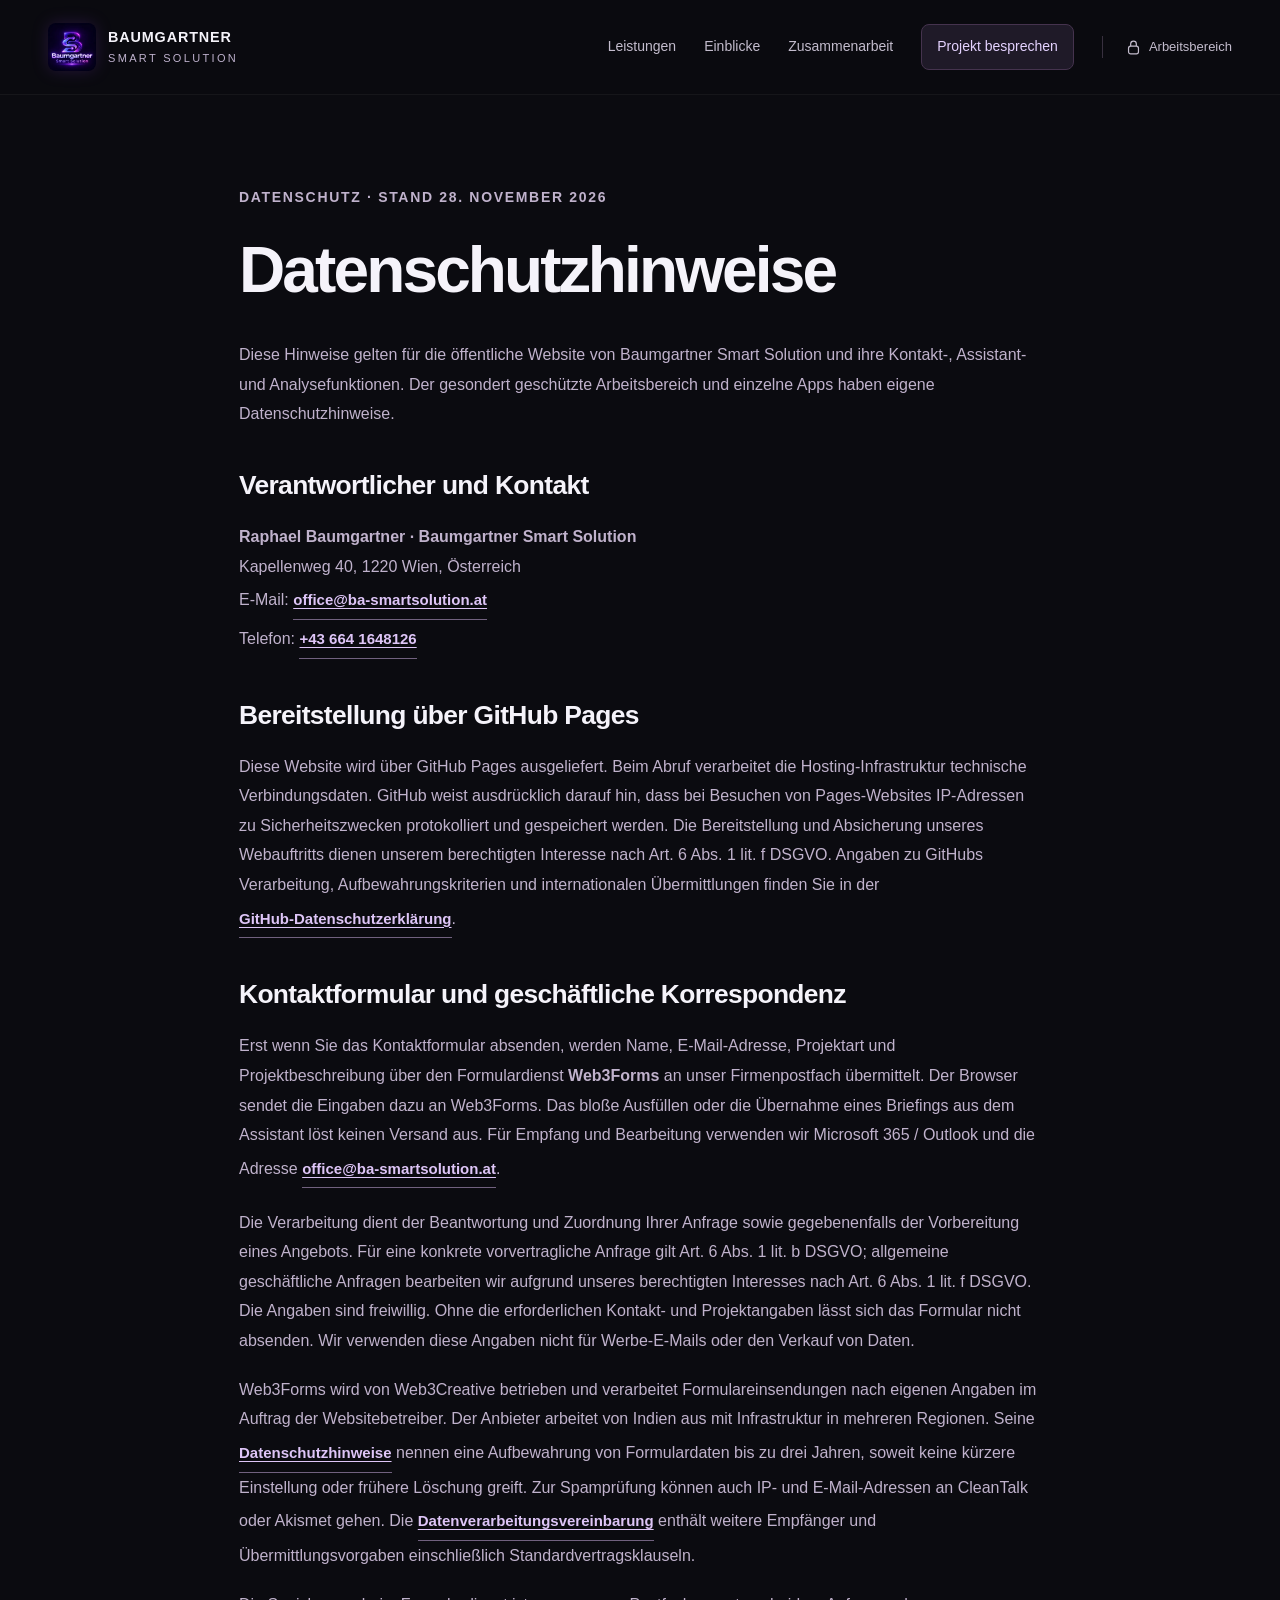
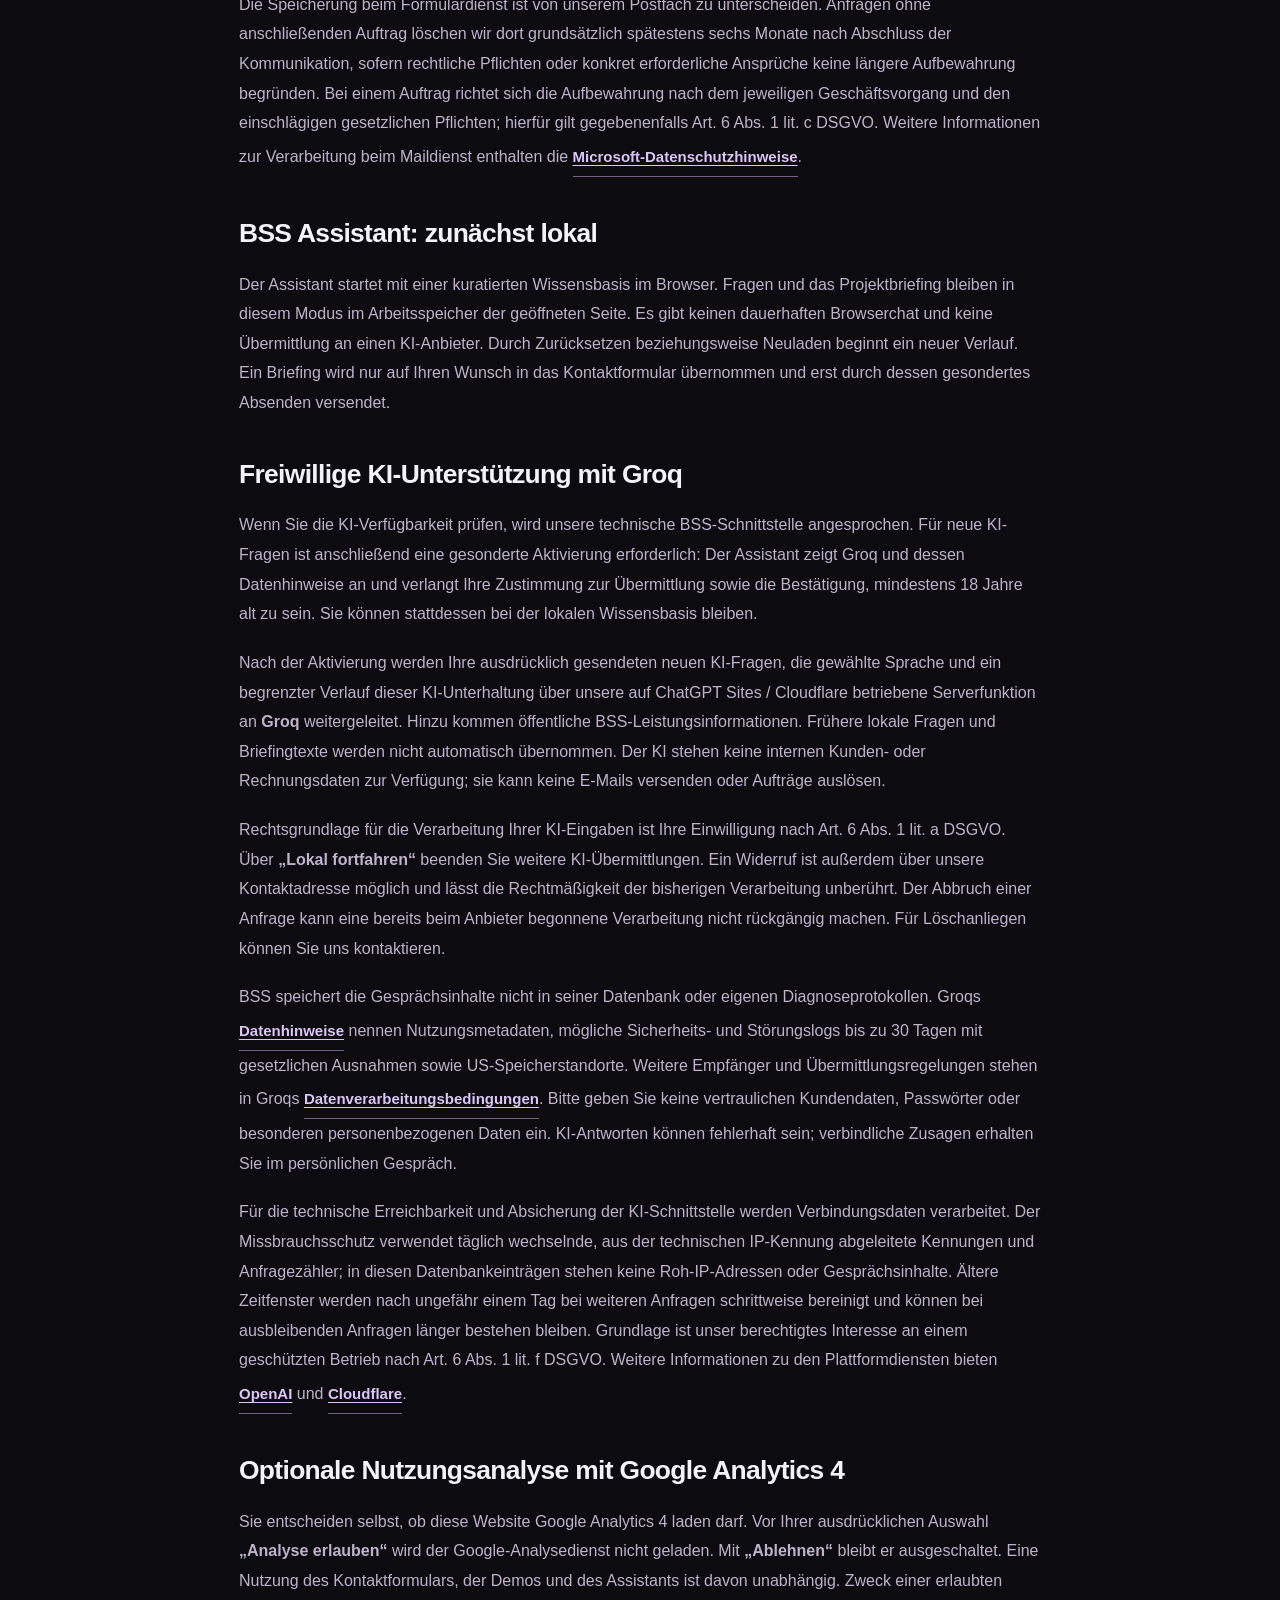
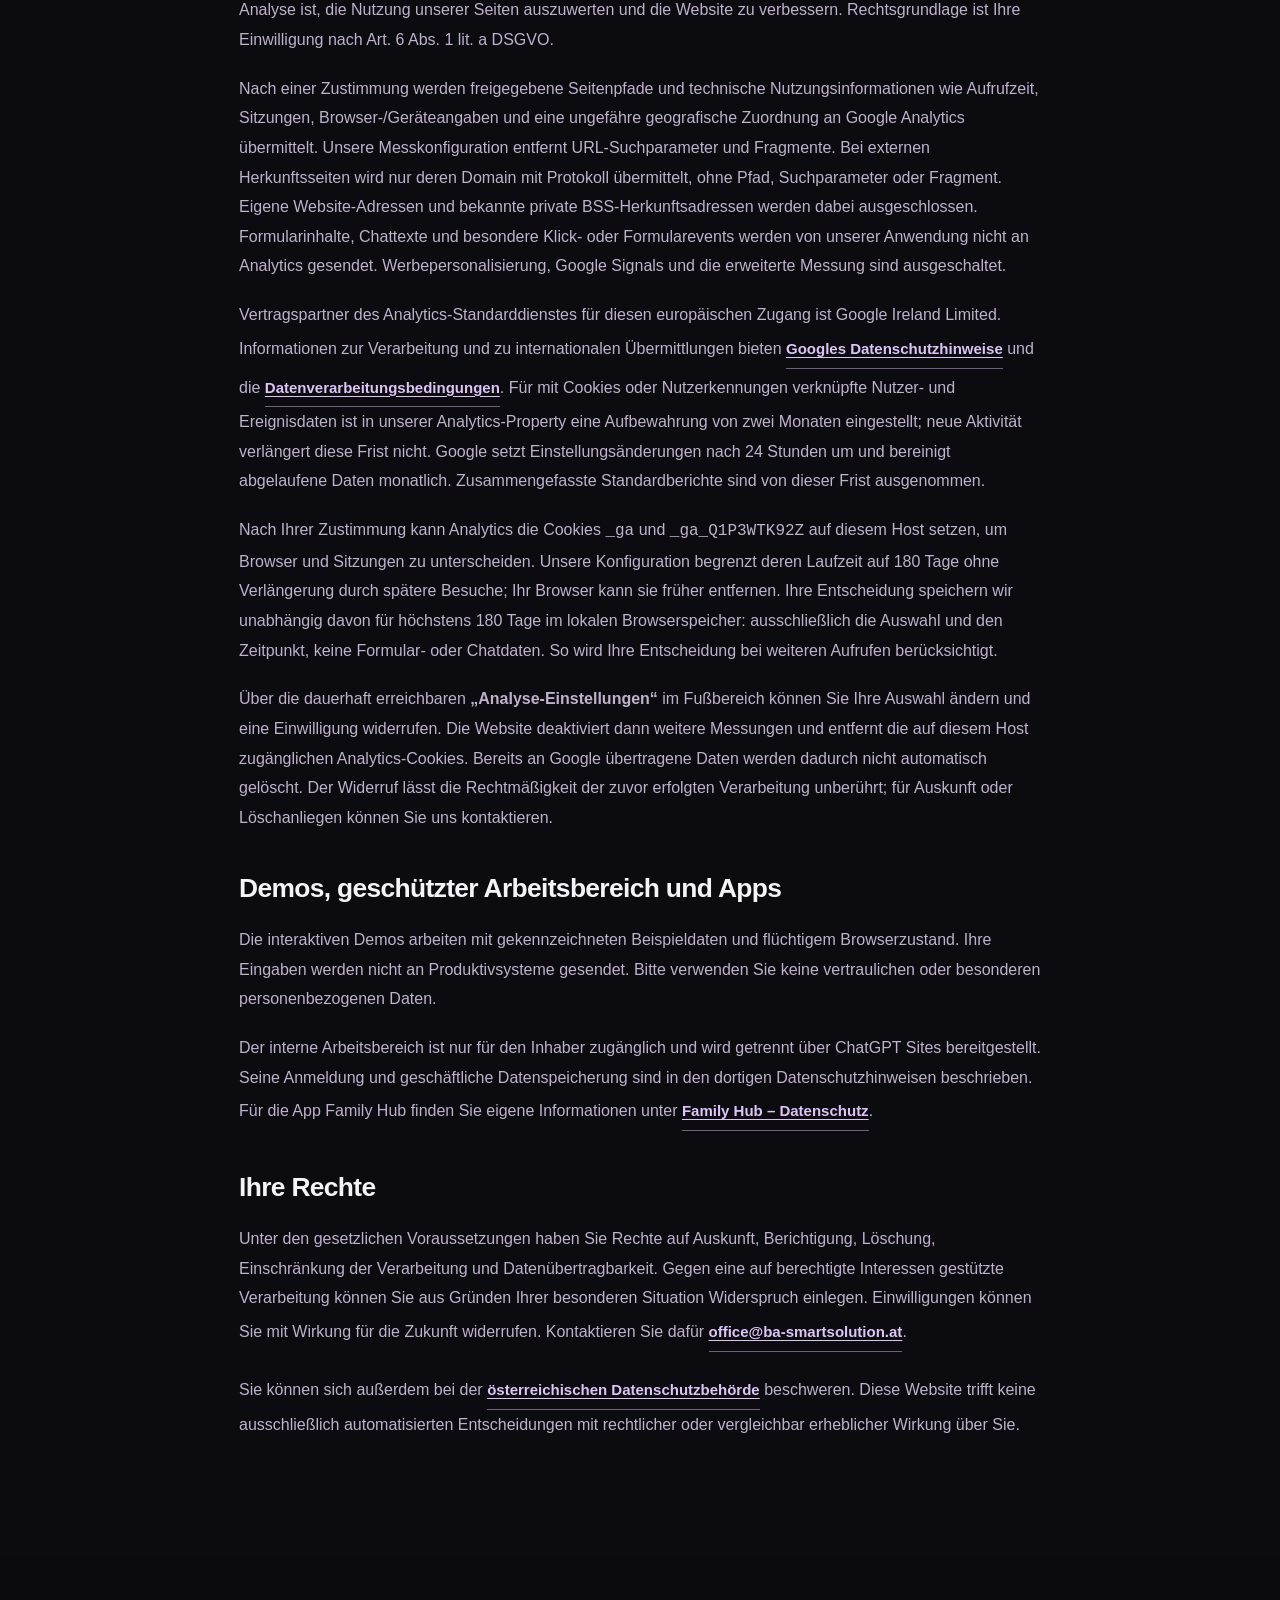
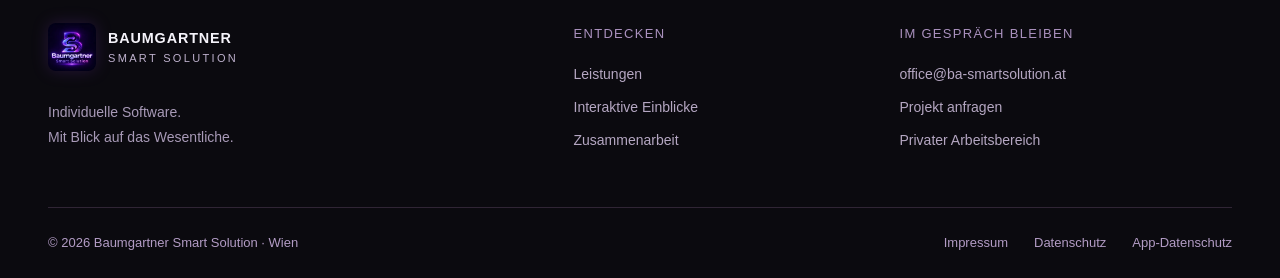
==== datenschutz/index.html @ 80ab1344 "Publish verified BSS website with assistant and consent-based analytics" ====
<!doctype html>
<html lang="de-AT" data-bss-public="true"><head><meta charset="utf-8"><meta name="viewport" content="width=device-width,initial-scale=1"><meta name="theme-color" content="#0b0b10"><meta name="robots" content="index,follow"><title>Datenschutzhinweise | Baumgartner Smart Solution</title><meta name="google-site-verification" content="pA-c0gur_8E8bolG58NgDhVEgGMbkSLI1B_qyQHLnXA"><meta name="referrer" content="strict-origin"><script src="/assets/public-config.js?v=98e39e7681a27174"></script><script type="module" src="/assets/analytics.js?v=fdeb63811a330b13"></script><meta name="description" content="Datenschutz auf der BSS-Website: GitHub Pages, Kontakt über Web3Forms, freiwillige Groq-KI und Google Analytics nur nach Ihrer Auswahl."><link rel="canonical" href="https://www.ba-smartsolution.at/datenschutz/"><meta property="og:title" content="Datenschutzhinweise | Baumgartner Smart Solution"><meta property="og:description" content="Datenschutz auf der BSS-Website: GitHub Pages, Kontakt über Web3Forms, freiwillige Groq-KI und Google Analytics nur nach Ihrer Auswahl."><meta property="og:url" content="https://www.ba-smartsolution.at/datenschutz/"><meta property="og:type" content="website"><link rel="icon" type="image/webp" href="/assets/bss-logo.webp?v=2179de34f382b040"><link rel="stylesheet" href="/assets/site.css?v=d6723d132695a896"><script type="module" src="/assets/site.js?v=258b6f87236b6660"></script></head><body><a class="skip-link" href="#main">Zum Inhalt</a><header class="site-header" id="siteHeader"><div class="container nav">
<a class="brand" href="/" aria-label="Baumgartner Smart Solution – Startseite"><img src="/assets/bss-logo.webp?v=2179de34f382b040" width="48" height="48" alt=""><span>BAUMGARTNER<small>SMART SOLUTION</small></span></a>
<button id="menuToggle" class="menu-toggle" type="button" aria-controls="navigation" aria-expanded="false"><span class="menu-lines" aria-hidden="true"></span><span>Menü</span></button>
<nav id="navigation" class="nav-links" aria-label="Hauptnavigation"><a href="/#leistungen">Leistungen</a><a href="/#portfolio">Einblicke</a><a href="/#ablauf">Zusammenarbeit</a><a class="nav-contact" href="/#kontakt">Projekt besprechen</a><a class="workspace-link" href="https://baumgartner-smart-solution-vorschau.acutetang2.chatgpt.site/arbeitsbereich" aria-label="Privaten BSS-Arbeitsbereich öffnen"><svg viewBox="0 0 24 24" aria-hidden="true"><rect x="5" y="10" width="14" height="11" rx="3"/><path d="M8 10V7a4 4 0 0 1 8 0v3"/></svg><span>Arbeitsbereich</span></a></nav>
</div></header><main id="main"><article class="container legal-main">
<p class="eyebrow">Datenschutz · Stand 28. November 2026</p>
<h1>Datenschutzhinweise</h1>
<p>Diese Hinweise gelten für die öffentliche Website von Baumgartner Smart Solution und ihre Kontakt-, Assistant- und Analysefunktionen. Der gesondert geschützte Arbeitsbereich und einzelne Apps haben eigene Datenschutzhinweise.</p>
<h2>Verantwortlicher und Kontakt</h2>
<p><strong>Raphael Baumgartner · Baumgartner Smart Solution</strong><br>Kapellenweg 40, 1220 Wien, Österreich<br>E-Mail: <a class="text-link" href="mailto:office@ba-smartsolution.at">office@ba-smartsolution.at</a><br>Telefon: <a class="text-link" href="tel:+436641648126">+43 664 1648126</a></p>
<h2>Bereitstellung über GitHub Pages</h2>
<p>Diese Website wird über GitHub Pages ausgeliefert. Beim Abruf verarbeitet die Hosting-Infrastruktur technische Verbindungsdaten. GitHub weist ausdrücklich darauf hin, dass bei Besuchen von Pages-Websites IP-Adressen zu Sicherheitszwecken protokolliert und gespeichert werden. Die Bereitstellung und Absicherung unseres Webauftritts dienen unserem berechtigten Interesse nach Art. 6 Abs. 1 lit. f DSGVO. Angaben zu GitHubs Verarbeitung, Aufbewahrungskriterien und internationalen Übermittlungen finden Sie in der <a class="text-link" href="https://docs.github.com/en/site-policy/privacy-policies/github-general-privacy-statement" target="_blank" rel="noopener noreferrer">GitHub-Datenschutzerklärung</a>.</p>
<h2>Kontaktformular und geschäftliche Korrespondenz</h2>
<p>Erst wenn Sie das Kontaktformular absenden, werden Name, E-Mail-Adresse, Projektart und Projektbeschreibung über den Formulardienst <strong>Web3Forms</strong> an unser Firmenpostfach übermittelt. Der Browser sendet die Eingaben dazu an Web3Forms. Das bloße Ausfüllen oder die Übernahme eines Briefings aus dem Assistant löst keinen Versand aus. Für Empfang und Bearbeitung verwenden wir Microsoft 365 / Outlook und die Adresse <a class="text-link" href="mailto:office@ba-smartsolution.at">office@ba-smartsolution.at</a>.</p>
<p>Die Verarbeitung dient der Beantwortung und Zuordnung Ihrer Anfrage sowie gegebenenfalls der Vorbereitung eines Angebots. Für eine konkrete vorvertragliche Anfrage gilt Art. 6 Abs. 1 lit. b DSGVO; allgemeine geschäftliche Anfragen bearbeiten wir aufgrund unseres berechtigten Interesses nach Art. 6 Abs. 1 lit. f DSGVO. Die Angaben sind freiwillig. Ohne die erforderlichen Kontakt- und Projektangaben lässt sich das Formular nicht absenden. Wir verwenden diese Angaben nicht für Werbe-E-Mails oder den Verkauf von Daten.</p>
<p>Web3Forms wird von Web3Creative betrieben und verarbeitet Formulareinsendungen nach eigenen Angaben im Auftrag der Websitebetreiber. Der Anbieter arbeitet von Indien aus mit Infrastruktur in mehreren Regionen. Seine <a class="text-link" href="https://web3forms.com/privacy" target="_blank" rel="noopener noreferrer">Datenschutzhinweise</a> nennen eine Aufbewahrung von Formulardaten bis zu drei Jahren, soweit keine kürzere Einstellung oder frühere Löschung greift. Zur Spamprüfung können auch IP- und E-Mail-Adressen an CleanTalk oder Akismet gehen. Die <a class="text-link" href="https://web3forms.com/dpa" target="_blank" rel="noopener noreferrer">Datenverarbeitungsvereinbarung</a> enthält weitere Empfänger und Übermittlungsvorgaben einschließlich Standardvertragsklauseln.</p>
<p>Die Speicherung beim Formulardienst ist von unserem Postfach zu unterscheiden. Anfragen ohne anschließenden Auftrag löschen wir dort grundsätzlich spätestens sechs Monate nach Abschluss der Kommunikation, sofern rechtliche Pflichten oder konkret erforderliche Ansprüche keine längere Aufbewahrung begründen. Bei einem Auftrag richtet sich die Aufbewahrung nach dem jeweiligen Geschäftsvorgang und den einschlägigen gesetzlichen Pflichten; hierfür gilt gegebenenfalls Art. 6 Abs. 1 lit. c DSGVO. Weitere Informationen zur Verarbeitung beim Maildienst enthalten die <a class="text-link" href="https://www.microsoft.com/de-de/privacy/privacystatement" target="_blank" rel="noopener noreferrer">Microsoft-Datenschutzhinweise</a>.</p>
<h2>BSS Assistant: zunächst lokal</h2>
<p>Der Assistant startet mit einer kuratierten Wissensbasis im Browser. Fragen und das Projektbriefing bleiben in diesem Modus im Arbeitsspeicher der geöffneten Seite. Es gibt keinen dauerhaften Browserchat und keine Übermittlung an einen KI-Anbieter. Durch Zurücksetzen beziehungsweise Neuladen beginnt ein neuer Verlauf. Ein Briefing wird nur auf Ihren Wunsch in das Kontaktformular übernommen und erst durch dessen gesondertes Absenden versendet.</p>
<h2>Freiwillige KI-Unterstützung mit Groq</h2>
<p>Wenn Sie die KI-Verfügbarkeit prüfen, wird unsere technische BSS-Schnittstelle angesprochen. Für neue KI-Fragen ist anschließend eine gesonderte Aktivierung erforderlich: Der Assistant zeigt Groq und dessen Datenhinweise an und verlangt Ihre Zustimmung zur Übermittlung sowie die Bestätigung, mindestens 18 Jahre alt zu sein. Sie können stattdessen bei der lokalen Wissensbasis bleiben.</p>
<p>Nach der Aktivierung werden Ihre ausdrücklich gesendeten neuen KI-Fragen, die gewählte Sprache und ein begrenzter Verlauf dieser KI-Unterhaltung über unsere auf ChatGPT Sites / Cloudflare betriebene Serverfunktion an <strong>Groq</strong> weitergeleitet. Hinzu kommen öffentliche BSS-Leistungsinformationen. Frühere lokale Fragen und Briefingtexte werden nicht automatisch übernommen. Der KI stehen keine internen Kunden- oder Rechnungsdaten zur Verfügung; sie kann keine E-Mails versenden oder Aufträge auslösen.</p>
<p>Rechtsgrundlage für die Verarbeitung Ihrer KI-Eingaben ist Ihre Einwilligung nach Art. 6 Abs. 1 lit. a DSGVO. Über <strong>„Lokal fortfahren“</strong> beenden Sie weitere KI-Übermittlungen. Ein Widerruf ist außerdem über unsere Kontaktadresse möglich und lässt die Rechtmäßigkeit der bisherigen Verarbeitung unberührt. Der Abbruch einer Anfrage kann eine bereits beim Anbieter begonnene Verarbeitung nicht rückgängig machen. Für Löschanliegen können Sie uns kontaktieren.</p>
<p>BSS speichert die Gesprächsinhalte nicht in seiner Datenbank oder eigenen Diagnoseprotokollen. Groqs <a class="text-link" href="https://console.groq.com/docs/your-data" target="_blank" rel="noopener noreferrer">Datenhinweise</a> nennen Nutzungsmetadaten, mögliche Sicherheits- und Störungslogs bis zu 30 Tagen mit gesetzlichen Ausnahmen sowie US-Speicherstandorte. Weitere Empfänger und Übermittlungsregelungen stehen in Groqs <a class="text-link" href="https://console.groq.com/docs/legal/customer-data-processing-addendum" target="_blank" rel="noopener noreferrer">Datenverarbeitungsbedingungen</a>. Bitte geben Sie keine vertraulichen Kundendaten, Passwörter oder besonderen personenbezogenen Daten ein. KI-Antworten können fehlerhaft sein; verbindliche Zusagen erhalten Sie im persönlichen Gespräch.</p>
<p>Für die technische Erreichbarkeit und Absicherung der KI-Schnittstelle werden Verbindungsdaten verarbeitet. Der Missbrauchsschutz verwendet täglich wechselnde, aus der technischen IP-Kennung abgeleitete Kennungen und Anfragezähler; in diesen Datenbankeinträgen stehen keine Roh-IP-Adressen oder Gesprächsinhalte. Ältere Zeitfenster werden nach ungefähr einem Tag bei weiteren Anfragen schrittweise bereinigt und können bei ausbleibenden Anfragen länger bestehen bleiben. Grundlage ist unser berechtigtes Interesse an einem geschützten Betrieb nach Art. 6 Abs. 1 lit. f DSGVO. Weitere Informationen zu den Plattformdiensten bieten <a class="text-link" href="https://openai.com/policies/eu-privacy-policy/" target="_blank" rel="noopener noreferrer">OpenAI</a> und <a class="text-link" href="https://www.cloudflare.com/privacypolicy/" target="_blank" rel="noopener noreferrer">Cloudflare</a>.</p>
<h2>Optionale Nutzungsanalyse mit Google Analytics 4</h2>
<p>Sie entscheiden selbst, ob diese Website Google Analytics 4 laden darf. Vor Ihrer ausdrücklichen Auswahl <strong>„Analyse erlauben“</strong> wird der Google-Analysedienst nicht geladen. Mit <strong>„Ablehnen“</strong> bleibt er ausgeschaltet. Eine Nutzung des Kontaktformulars, der Demos und des Assistants ist davon unabhängig. Zweck einer erlaubten Analyse ist, die Nutzung unserer Seiten auszuwerten und die Website zu verbessern. Rechtsgrundlage ist Ihre Einwilligung nach Art. 6 Abs. 1 lit. a DSGVO.</p>
<p>Nach einer Zustimmung werden freigegebene Seitenpfade und technische Nutzungsinformationen wie Aufrufzeit, Sitzungen, Browser-/Geräteangaben und eine ungefähre geografische Zuordnung an Google Analytics übermittelt. Unsere Messkonfiguration entfernt URL-Suchparameter und Fragmente. Bei externen Herkunftsseiten wird nur deren Domain mit Protokoll übermittelt, ohne Pfad, Suchparameter oder Fragment. Eigene Website-Adressen und bekannte private BSS-Herkunftsadressen werden dabei ausgeschlossen. Formularinhalte, Chattexte und besondere Klick- oder Formularevents werden von unserer Anwendung nicht an Analytics gesendet. Werbepersonalisierung, Google Signals und die erweiterte Messung sind ausgeschaltet.</p>
<p>Vertragspartner des Analytics-Standarddienstes für diesen europäischen Zugang ist Google Ireland Limited. Informationen zur Verarbeitung und zu internationalen Übermittlungen bieten <a class="text-link" href="https://policies.google.com/privacy?hl=de" target="_blank" rel="noopener noreferrer">Googles Datenschutzhinweise</a> und die <a class="text-link" href="https://business.safety.google/adsprocessorterms/" target="_blank" rel="noopener noreferrer">Datenverarbeitungsbedingungen</a>. Für mit Cookies oder Nutzerkennungen verknüpfte Nutzer- und Ereignisdaten ist in unserer Analytics-Property eine Aufbewahrung von zwei Monaten eingestellt; neue Aktivität verlängert diese Frist nicht. Google setzt Einstellungsänderungen nach 24 Stunden um und bereinigt abgelaufene Daten monatlich. Zusammengefasste Standardberichte sind von dieser Frist ausgenommen.</p>
<p>Nach Ihrer Zustimmung kann Analytics die Cookies <code>_ga</code> und <code>_ga_Q1P3WTK92Z</code> auf diesem Host setzen, um Browser und Sitzungen zu unterscheiden. Unsere Konfiguration begrenzt deren Laufzeit auf 180 Tage ohne Verlängerung durch spätere Besuche; Ihr Browser kann sie früher entfernen. Ihre Entscheidung speichern wir unabhängig davon für höchstens 180 Tage im lokalen Browserspeicher: ausschließlich die Auswahl und den Zeitpunkt, keine Formular- oder Chatdaten. So wird Ihre Entscheidung bei weiteren Aufrufen berücksichtigt.</p>
<p>Über die dauerhaft erreichbaren <strong>„Analyse-Einstellungen“</strong> im Fußbereich können Sie Ihre Auswahl ändern und eine Einwilligung widerrufen. Die Website deaktiviert dann weitere Messungen und entfernt die auf diesem Host zugänglichen Analytics-Cookies. Bereits an Google übertragene Daten werden dadurch nicht automatisch gelöscht. Der Widerruf lässt die Rechtmäßigkeit der zuvor erfolgten Verarbeitung unberührt; für Auskunft oder Löschanliegen können Sie uns kontaktieren.</p>
<h2>Demos, geschützter Arbeitsbereich und Apps</h2>
<p>Die interaktiven Demos arbeiten mit gekennzeichneten Beispieldaten und flüchtigem Browserzustand. Ihre Eingaben werden nicht an Produktivsysteme gesendet. Bitte verwenden Sie keine vertraulichen oder besonderen personenbezogenen Daten.</p>
<p>Der interne Arbeitsbereich ist nur für den Inhaber zugänglich und wird getrennt über ChatGPT Sites bereitgestellt. Seine Anmeldung und geschäftliche Datenspeicherung sind in den dortigen Datenschutzhinweisen beschrieben. Für die App Family Hub finden Sie eigene Informationen unter <a class="text-link" href="/app-datenschutz/family-hub/">Family Hub – Datenschutz</a>.</p>
<h2>Ihre Rechte</h2>
<p>Unter den gesetzlichen Voraussetzungen haben Sie Rechte auf Auskunft, Berichtigung, Löschung, Einschränkung der Verarbeitung und Datenübertragbarkeit. Gegen eine auf berechtigte Interessen gestützte Verarbeitung können Sie aus Gründen Ihrer besonderen Situation Widerspruch einlegen. Einwilligungen können Sie mit Wirkung für die Zukunft widerrufen. Kontaktieren Sie dafür <a class="text-link" href="mailto:office@ba-smartsolution.at">office@ba-smartsolution.at</a>.</p>
<p>Sie können sich außerdem bei der <a class="text-link" href="https://dsb.gv.at/eingabe-an-die-dsb/beschwerde" target="_blank" rel="noopener noreferrer">österreichischen Datenschutzbehörde</a> beschweren. Diese Website trifft keine ausschließlich automatisierten Entscheidungen mit rechtlicher oder vergleichbar erheblicher Wirkung über Sie.</p>
</article></main><footer class="footer"><div class="container"><div class="footer-main"><div><a class="brand" href="/" aria-label="Baumgartner Smart Solution – Startseite"><img src="/assets/bss-logo.webp?v=2179de34f382b040" width="48" height="48" alt=""><span>BAUMGARTNER<small>SMART SOLUTION</small></span></a><p>Individuelle Software.<br>Mit Blick auf das Wesentliche.</p></div><nav aria-label="Leistungen im Footer"><span>Entdecken</span><a href="/#leistungen">Leistungen</a><a href="/#portfolio">Interaktive Einblicke</a><a href="/#ablauf">Zusammenarbeit</a></nav><nav aria-label="Kontakt im Footer"><span>Im Gespräch bleiben</span><a href="mailto:office@ba-smartsolution.at">office@ba-smartsolution.at</a><a href="/#kontakt">Projekt anfragen</a><a href="https://baumgartner-smart-solution-vorschau.acutetang2.chatgpt.site/arbeitsbereich">Privater Arbeitsbereich</a></nav></div><div class="footer-bottom"><span>© <span id="year">2026</span> Baumgartner Smart Solution · Wien</span><nav aria-label="Rechtliche Informationen"><a href="/impressum/">Impressum</a><a href="/datenschutz/">Datenschutz</a><a href="/app-datenschutz/">App-Datenschutz</a></nav></div></div></footer></body></html>
---- assets/site.css ----
@charset "UTF-8";
:root{color-scheme:dark;--bg:#0b0b10;--surface:#14121b;--line:#302837;--text:#f5f3fa;--muted:#b5adbf;--purple:#b399ff;--purple-light:#dac8ff;--radius:20px;font-synthesis:none}
*{box-sizing:border-box}html{scroll-behavior:smooth;scroll-padding-top:110px}body{margin:0;font:16px/1.65 -apple-system,BlinkMacSystemFont,"Segoe UI",Arial,sans-serif;background:var(--bg);color:var(--text);overflow-x:clip}button,input,select,textarea{font:inherit}button,a,input,select,textarea{-webkit-tap-highlight-color:transparent}button{cursor:pointer;color:inherit}a{color:inherit;text-decoration:none}a,button{touch-action:manipulation}img,svg{max-width:100%}h1,h2,h3,p{margin-top:0}h1,h2,h3{line-height:1.1;letter-spacing:-.045em}h2{font-size:clamp(2.15rem,3.45vw,3.65rem);font-weight:650}h3{font-size:1.5rem;font-weight:600}p{margin-bottom:1.2rem}button:disabled{cursor:wait;opacity:.65}[hidden]{display:none!important}:focus-visible{outline:3px solid var(--purple-light);outline-offset:5px}::selection{background:#7451ac;color:#fff}.container{width:min(1280px,calc(100% - 96px));margin-inline:auto}.section{padding:115px 0}.eyebrow{font-size:.875rem;letter-spacing:.12em;text-transform:uppercase;color:var(--purple-light);font-weight:600;margin-bottom:24px;display:flex;align-items:center;gap:12px}.eyebrow-line{width:30px;height:1px;background:var(--purple)}.accent{color:var(--purple-light)}.text-muted{color:#a39bad}.sr-only{position:absolute;width:1px;height:1px;margin:-1px;padding:0;overflow:hidden;clip:rect(0,0,0,0);white-space:nowrap;border:0}.skip-link{position:fixed;top:12px;left:12px;z-index:500;padding:12px 20px;background:var(--purple-light);color:var(--bg);border-radius:8px;transform:translateY(-180%)}.skip-link:focus{transform:none}.button{display:inline-flex;align-items:center;justify-content:center;gap:12px;min-height:50px;padding:13px 23px;border:1px solid transparent;border-radius:9px;font-size:.95rem;font-weight:600;line-height:1.4;transition:background .2s,border-color .2s,transform .2s;text-align:center}.button:hover{transform:translateY(-2px)}.button-primary{background:var(--purple-light);color:#211334;box-shadow:0 8px 36px #9861df1c}.button-primary:hover{background:#e7d9ff;box-shadow:0 12px 40px #9861df30}.button-secondary{background:#25212f;border-color:#4b405d;color:#eee4ff}.button-secondary:hover{background:#32283f;border-color:#8e6eba}.button-text{padding-left:4px;background:none;color:#e5dced}.play-icon{display:inline-block;width:21px;height:21px;border:1px solid #776287;border-radius:50%;position:relative}.play-icon:after{content:"";position:absolute;left:8px;top:6px;border-left:5px solid #d7c2ef;border-top:4px solid transparent;border-bottom:4px solid transparent}.text-link{display:inline-block;color:var(--purple-light);font-size:.9375rem;font-weight:600;border:0;border-bottom:1px solid #71617f;background:transparent;padding:5px 0;text-align:left}.text-link:hover{color:#fff;border-color:var(--purple-light)}.button-small{min-height:44px;padding:9px 15px;background:#332746;color:#e4d3ff;border-color:#534067;font-size:.875rem}.category{font-size:.875rem;letter-spacing:.1em;text-transform:uppercase;color:var(--purple-light);margin-bottom:13px}.tag,.demo-label{border:1px solid #574563;background:#31273e;color:#e0caf6;border-radius:5px;font-size:.8125rem;padding:5px 9px}.tag{display:inline-block;margin-bottom:24px}
.site-header{position:sticky;top:0;z-index:80;background:#0b0b10ed;border-bottom:1px solid #ffffff0c;backdrop-filter:blur(18px)}.nav{display:flex;align-items:center;justify-content:space-between;gap:30px;min-height:94px}.brand{display:inline-flex;align-items:center;gap:12px;font-size:.9rem;font-weight:750;line-height:1.15;letter-spacing:.06em;flex:none}.brand img{object-fit:contain;filter:drop-shadow(0 0 8px #9d43ff2b);border-radius:8px}.brand small{display:block;font-size:.69rem;letter-spacing:.21em;color:#beb1cd;margin-top:6px;font-weight:500}.nav-links{display:flex;align-items:center;gap:28px}.nav-links>a{font-size:.875rem;color:#c3bccd;transition:color .2s}.nav-links>a:hover{color:#fff}.nav-links .nav-contact{padding:10px 15px;background:#1f1a28;border:1px solid #45334e;border-radius:8px;color:#e4d2ff}.workspace-link{display:flex;gap:7px;align-items:center;border-left:1px solid #38303f;padding-left:22px}.workspace-link svg{width:17px;height:17px;fill:none;stroke:currentColor;stroke-width:1.7}.workspace-link span{font-size:.8125rem}.menu-toggle{display:none}
.hero{position:relative;overflow:hidden;background:radial-gradient(ellipse at 76% 34%,#34204733 0,transparent 46%),var(--bg)}.hero-grid{display:grid;grid-template-columns:1.05fr 1fr;gap:30px;align-items:center;min-height:700px;padding-top:74px;padding-bottom:80px}.hero-copy{position:relative;z-index:2}.hero h1{font-size:clamp(3.5rem,5.9vw,6.3rem);letter-spacing:-.065em;font-weight:650;line-height:1.035;margin-bottom:28px}.hero h1 span{color:var(--purple-light);background:linear-gradient(125deg,#f1e6ff 5%,#c6a7ff 70%,#9262cf);background-clip:text;-webkit-text-fill-color:transparent}.hero-lead{font-size:1.07rem;color:#b9b1c6;max-width:450px;line-height:1.8}.hero-actions{display:flex;gap:22px;align-items:center;flex-wrap:wrap;margin-top:32px}.hero-signature{display:flex;gap:16px;align-items:center;margin-top:38px;color:#aa9cba;font-size:.8125rem}.hero-signature p{margin:0}.hero-signature strong{font-weight:400;color:#c6bdd2}.signature-line{display:block;width:34px;height:1px;background:#615270}.hero-stage{min-width:0;min-height:500px;display:flex;align-items:center;justify-content:center;position:relative;perspective:1300px;padding:30px 0 30px 15px}.stage-orbit{position:absolute;width:570px;height:570px;border:1px solid #b086e519;border-radius:50%;transform:rotateX(57deg) rotateZ(-27deg);pointer-events:none}.orbit-two{width:730px;height:730px;border-color:#b086e50d}.orbit-three{width:410px;height:410px;border-color:#b086e526}.studio-window{position:relative;width:100%;min-width:0;max-width:550px;border:1px solid #69517c6b;background:linear-gradient(140deg,#262130,#141219);border-radius:15px;box-shadow:0 30px 80px #0008,0 0 70px #6f3dac17;transform:rotateY(-9deg) rotateX(6deg) rotateZ(-2deg);transition:transform .5s ease;overflow:hidden;z-index:2}.window-toolbar{padding:15px;display:flex;align-items:center;gap:13px;border-bottom:1px solid #ffffff0c;color:#b5a7c6;font-size:.75rem;letter-spacing:.02em}.window-controls{display:flex;gap:5px}.window-controls i{display:block;width:7px;height:7px;background:#695775;border-radius:50%}.window-controls i:nth-child(2){background:#81698b}.window-controls i:nth-child(3){background:#967aaa}.window-symbol{margin-left:auto}.mini-workspace{display:grid;grid-template-columns:58px 1fr}.mini-sidebar{padding:18px 9px;display:flex;align-items:center;flex-direction:column;gap:18px;background:#100e1677;border-right:1px solid #ffffff07}.mini-sidebar img{margin-bottom:13px}.side-square{font-size:22px;line-height:1.5;color:#6e617d;width:34px;text-align:center;border-radius:8px}.side-square.active{background:#332644;color:#d0b4ed}.mini-main{padding:22px 20px 26px;min-width:0}.mini-kicker{font-size:.8125rem;color:#b6a8c4;margin-bottom:4px}.mini-heading{display:flex;gap:8px;align-items:center;justify-content:space-between;margin-bottom:22px}.mini-heading h2{font-size:1.65rem;margin:0;letter-spacing:-.03em}.demo-label{font-size:.75rem;white-space:nowrap;padding:3px 6px}.mini-stats{display:grid;grid-template-columns:.8fr 1.3fr;gap:12px;margin-bottom:23px}.mini-stats>div{background:#ffffff04;border:1px solid #ffffff0c;border-radius:9px;padding:12px}.mini-stats span{display:block;font-size:.8125rem;color:#b9aac8}.mini-stats strong{display:block;font-size:1.75rem;font-weight:500;letter-spacing:-.06em;line-height:1.25;margin:8px 0 2px}.mini-stats small{display:block;font-size:.75rem;color:#b6a4c8}.mini-tasks{font-size:.875rem}.mini-tasks-head{display:flex;justify-content:space-between;color:#b8a8c8;margin-bottom:10px;font-size:.8125rem}.mini-tasks label{display:flex;gap:9px;align-items:center;min-height:45px;border-top:1px solid #ffffff09;cursor:pointer}.mini-tasks input{accent-color:#bc98f4;width:17px;height:17px;flex:none;margin:0}.mini-tasks label:has(input:checked)>span:first-of-type{color:#ad9bbd;text-decoration:line-through}.task-tag{margin-left:auto;color:#b8a2cf;background:#44354f55;padding:2px 6px;border-radius:4px;font-size:.75rem}.mini-progress{display:flex;flex-wrap:wrap;justify-content:space-between;font-size:.8125rem;color:#b6a4c9;margin-top:18px;gap:9px}.progress-track{width:100%;height:5px;background:#31263d;border-radius:5px;overflow:hidden}.progress-track span{display:block;height:100%;width:0;background:linear-gradient(90deg,#8664b5,#d7b5ff);transition:width .4s}.floating-label{position:absolute;z-index:3;display:flex;align-items:center;gap:12px;background:#211a2de8;border:1px solid #6b52795c;box-shadow:0 10px 30px #0004;backdrop-filter:blur(15px);border-radius:10px;padding:14px 18px;color:#ddcdeb;font-size:.875rem;animation:float-gently 7s ease-in-out infinite}.floating-label small{display:block;color:#b9a2cc;margin-top:2px;font-size:.75rem}.top-label{top:0;right:0}.layer-icon{font-size:1.7rem;color:#bb95f3;line-height:1}.bottom-label{bottom:-8px;left:0;animation-delay:-3s}.check-symbol{width:30px;height:30px;border-radius:50%;background:#7352983b;color:#d6afff;display:grid;place-items:center;font-size:1.1rem}.motion-control{position:absolute;bottom:-50px;right:0;border:0;background:transparent;color:#b6a2ca;font-size:.75rem;text-decoration:underline;text-underline-offset:4px;min-height:36px}.expertise-strip{display:flex;justify-content:space-between;gap:30px;align-items:center;padding:28px 0;border-top:1px solid #ffffff12;font-size:.875rem;color:#aba1b9}.expertise-strip>span{color:#a091af}.expertise-strip ul{display:flex;gap:36px;list-style:none;padding:0;margin:0}.expertise-strip li{white-space:nowrap}
.section-intro{display:grid;grid-template-columns:1.3fr .8fr;align-items:end;gap:80px;margin-bottom:50px}.section-intro h2{margin-bottom:0}.section-intro>p{color:var(--muted);line-height:1.8;max-width:430px;margin-bottom:0}.services-section{background:#101015;border-top:1px solid #ffffff07}.services-grid{display:grid;grid-template-columns:repeat(3,1fr);gap:24px}.service-card{border:1px solid #ffffff0d;border-radius:var(--radius);overflow:hidden;background:#14131b;transition:border-color .3s,transform .3s}.service-card:hover{border-color:#785a945e;transform:translateY(-5px)}.service-art{height:235px;position:relative;overflow:hidden;background:radial-gradient(ellipse at 50% 95%,#4c2d6d5c,transparent 70%);border-bottom:1px solid #ffffff06;display:flex;align-items:center;justify-content:center}.service-body{padding:30px 27px 32px}.service-body h3{font-size:1.55rem}.service-body>p:not(.category){font-size:1rem;color:var(--muted);min-height:104px}.service-body .text-link{font-size:.875rem}.art-phone{position:relative;width:136px;height:207px;border:1px solid #8c6ab265;border-radius:23px;background:linear-gradient(135deg,#33283d,#17121e);padding:25px 13px 10px;transform:rotate(-12deg) translate(-16px,30px);box-shadow:10px 12px 40px #0006;z-index:2}.art-notch{width:48px;height:7px;border-radius:8px;background:#0d0a11;position:absolute;top:9px;left:44px}.art-greeting{font-size:.875rem;line-height:1.3;color:#e5d5f6;font-weight:500;display:block;margin-bottom:15px}.art-tile{display:block;height:36px;background:linear-gradient(120deg,#715298,#9f74d0);border-radius:7px}.art-tiles{display:flex;gap:6px;margin:7px 0}.art-tiles i{height:30px;flex:1;background:#41304f;border-radius:6px}.art-line{display:block;width:80%;height:5px;border-radius:3px;background:#655170;margin:11px 0}.art-line.short{width:55%;background:#3f3348}.ghost-phone{z-index:1;position:absolute;transform:rotate(12deg) translate(43px,54px);background:#241b2f;width:133px;height:198px;opacity:.7}.art-browser{width:265px;height:177px;border-radius:11px;border:1px solid #80649855;background:linear-gradient(140deg,#2d2439,#18131f);transform:perspective(700px) rotateY(-16deg) rotateX(8deg) translateY(17px);box-shadow:0 15px 30px #0004;overflow:hidden}.art-browser-dots{display:block;color:#8e779d;font-size:1.05rem;letter-spacing:3px;border-bottom:1px solid #ffffff0b;padding:0 12px;height:28px}.art-browser-grid{display:grid;grid-template-columns:42px 1fr;gap:15px;height:145px}.art-browser-grid>i{background:#100c1644;border-right:1px solid #ffffff05}.art-browser-grid>div{padding-right:18px}.art-data-bars{display:flex;gap:9px;height:66px;align-items:end;padding-top:3px}.art-data-bars i{flex:1;height:36%;border-radius:3px 3px 0 0;background:linear-gradient(#b08ae6,#59446f)}.art-data-bars i:nth-child(2){height:58%}.art-data-bars i:nth-child(3){height:45%}.art-data-bars i:nth-child(4){height:78%}.art-data-bars i:nth-child(5){height:66%}.art-data-bars i:nth-child(6){height:95%}.flow-route{position:absolute;border:1px solid #8560ab66;width:216px;height:120px;border-radius:40px;transform:rotate(-15deg)}.flow-node{position:absolute;font-size:.875rem;padding:9px 14px;background:#30243f;border:1px solid #79559777;border-radius:8px;box-shadow:0 8px 25px #0003}.flow-a{top:50px;left:22px}.flow-b{top:123px;left:90px}.flow-c{right:20px;top:65px}.flow-center{position:absolute;bottom:16px;right:75px;display:grid;place-items:center;width:47px;height:47px;border-radius:12px;background:#6f4c98;color:#e3cbff;font-weight:600;box-shadow:0 0 40px #8b4ddf30}.portfolio-section{background:radial-gradient(ellipse at 65% 70%,#4e2a7214,transparent 55%),#0b0b10}
.approach-section{border-block:1px solid #ffffff0b;background:radial-gradient(ellipse at 0 0,#4c2b6d19,transparent 70%),#100e15}.approach-grid{display:grid;grid-template-columns:1fr 1fr;gap:100px;align-items:center}.approach-grid h2{font-size:clamp(2.25rem,3.7vw,3.85rem);line-height:1.18;margin-bottom:28px}.approach-grid>div>p:not(.eyebrow){color:var(--muted);max-width:380px;font-size:1rem}.approach-principles article{display:flex;gap:26px;padding:32px 0;border-bottom:1px solid #ffffff10}.approach-principles article:last-child{border:0}.principle-icon{flex:none;color:#d5b7f8;font-size:1.8rem;line-height:1.4;width:38px}.approach-principles h3{font-size:1.4rem;letter-spacing:-.03em;margin-bottom:12px}.approach-principles p{color:var(--muted);font-size:1rem;line-height:1.7;margin:0;max-width:350px}.process-grid{display:grid;grid-template-columns:repeat(4,1fr);gap:30px;margin-top:65px}.process-grid article{border-top:1px solid #6d527b;padding-top:40px;position:relative}.process-marker{position:absolute;width:10px;height:10px;left:0;top:-5px;border-radius:50%;background:#b996df;box-shadow:0 0 0 6px #251c32}.process-grid h3{font-size:1.35rem;line-height:1.25;margin-bottom:17px}.process-grid article>p:last-child{font-size:1rem;color:var(--muted);line-height:1.8;margin:0}.process-grid .category{font-size:.875rem}.faq-section{padding-top:50px}.faq-grid{display:grid;grid-template-columns:1fr 1.2fr;gap:100px}.faq-list{border-top:1px solid #392e42}.faq-list details{border-bottom:1px solid #392e42}.faq-list summary{font-size:1rem;font-weight:500;padding:23px 35px 23px 0;list-style:none;cursor:pointer;position:relative;line-height:1.5}.faq-list summary::-webkit-details-marker{display:none}.faq-list summary:after{content:"+";position:absolute;right:3px;top:21px;color:#bb9adc;font-size:1.4rem;font-weight:300}.faq-list details[open] summary:after{content:"−"}.faq-list details p{font-size:1rem;line-height:1.8;color:var(--muted);padding-right:32px;margin-bottom:26px}.faq-list details a{color:var(--purple-light);text-decoration:underline;text-underline-offset:3px}
.contact-section{position:relative;background:radial-gradient(ellipse at 18% 30%,#62417d2e,transparent 60%),#141018;border-block:1px solid #ffffff0f}.contact-grid{display:grid;grid-template-columns:1fr 1.05fr;gap:100px;align-items:start}.contact-copy{padding-top:25px}.contact-copy h2{font-size:clamp(2.6rem,4.1vw,4.3rem);line-height:1.12;margin-bottom:28px}.contact-copy>p:not(.eyebrow){max-width:390px;color:var(--muted);line-height:1.85}.contact-details{display:flex;flex-direction:column;gap:8px;margin-top:38px}.contact-details a{font-size:1.1rem;color:#e7d8f3;overflow-wrap:anywhere}.contact-details span{font-size:.875rem;color:#b19bc4}.contact-note{margin-top:48px;border-top:1px solid #4c395b;padding-top:25px;display:flex;gap:16px}.contact-note>span{font-size:1.5rem;color:#b799d2}.contact-note p{font-size:.875rem;color:#bca8cc;line-height:1.8}.contact-note button{display:block;font-size:.875rem;margin-top:5px;line-height:1.6}.contact-card{background:#1c1723;border:1px solid #4b365c77;border-radius:var(--radius);padding:34px;box-shadow:0 20px 60px #0002}.contact-card h3{font-size:1.65rem;line-height:1.3;margin-bottom:28px}.form-row{display:grid;grid-template-columns:1fr 1fr;gap:16px}form label{display:block;font-size:.875rem;color:#d3c6df}form input,form select,form textarea{width:100%;background:#120f18;color:#f0e8f7;border:1px solid #493852;border-radius:7px;padding:11px 12px;min-height:47px;margin-top:7px;outline-offset:3px;transition:border-color .2s}form input::placeholder,form textarea::placeholder{color:#aa99b5;opacity:1}form input:hover,form select:hover,form textarea:hover{border-color:#705180}form input:focus,form select:focus,form textarea:focus{border-color:#c19ae6}form select{appearance:none;padding-right:32px;background-image:url("data:image/svg+xml,%3Csvg xmlns='http://www.w3.org/2000/svg' width='16' height='16' viewBox='0 0 16 16'%3E%3Cpath d='m4 6 4 4 4-4' fill='none' stroke='%23cdb4df' stroke-width='1.5'/%3E%3C/svg%3E");background-repeat:no-repeat;background-position:right 11px center}.contact-card form>label{margin-top:19px}.contact-card textarea{resize:vertical;min-height:125px}.form-hint{font-size:.8125rem;line-height:1.65;color:#b9a5c5;margin:19px 0 22px}.form-hint a{color:#dfc5f2;text-decoration:underline;text-underline-offset:3px}.contact-card button[type=submit]{width:100%}.form-status{color:#e3c5f6;font-size:.875rem;line-height:1.7}.form-status:not(:empty){border-top:1px solid #5b4068;margin-top:18px;padding-top:15px}.honey{position:absolute;left:-9999px;width:1px;height:1px;overflow:hidden}
.footer{background:#0b0a0f;padding:65px 0 26px}.footer-main{display:grid;grid-template-columns:1.4fr .8fr 1fr;gap:60px;padding-bottom:55px}.footer-main>div>p{font-size:.875rem;line-height:1.8;color:#a89ab7;margin:20px 0 0}.footer-main nav{display:flex;flex-direction:column;gap:10px;align-items:flex-start;font-size:.875rem;color:#b5a7c2}.footer-main nav>span{font-size:.8125rem;letter-spacing:.1em;text-transform:uppercase;color:#aa91be;margin-bottom:8px}.footer-main nav a:hover{color:#e7d4fa}.footer-bottom{display:flex;justify-content:space-between;gap:25px;border-top:1px solid #302535;padding-top:24px;font-size:.8125rem;color:#b39cc5}.footer-bottom nav{display:flex;gap:26px}.footer a{overflow-wrap:anywhere}.legal-main{max-width:850px;margin:auto;padding:90px 24px 100px}.legal-main h1{font-size:clamp(2.7rem,5vw,4.5rem);margin:20px 0 35px}.legal-main h2{font-size:1.65rem;letter-spacing:-.025em;margin-top:42px}.legal-main p,.legal-main li{color:#c0b2cc;line-height:1.85}.legal-main a:not(.button){color:#dec5f7;text-decoration:underline;text-underline-offset:3px}.legal-main .back-link{font-size:.875rem}.legal-note{padding:20px 24px;border:1px solid #73528b;background:#332340;border-radius:10px;color:#e7d1f6}.service-page-hero{padding:95px 0 75px;max-width:950px}.service-page-hero h1{font-size:clamp(3rem,5vw,5.2rem);line-height:1.06}.service-page-hero p:not(.eyebrow){max-width:650px;font-size:1.15rem;line-height:1.8;color:var(--muted)}.service-detail-grid{display:grid;grid-template-columns:1fr 1fr;gap:70px;border-top:1px solid var(--line);padding:55px 0 80px}.service-detail-grid h2{font-size:2rem}.service-detail-grid p,.service-detail-grid li{color:var(--muted);line-height:1.8}.service-detail-grid li{margin-bottom:12px}.motion-paused *, .motion-paused *:before,.motion-paused *:after{animation-play-state:paused!important}.motion-paused .studio-window{transform:none!important}.reveal{opacity:1;transform:none}.js-motion .reveal.pending{opacity:0;transform:translateY(18px)}.js-motion .reveal{transition:opacity .65s ease,transform .65s ease}
@keyframes float-gently{0%,100%{transform:translateY(0)}50%{transform:translateY(-9px)}}
@media(min-width:1450px){.hero-grid{min-height:760px}.hero-stage{min-height:555px}.hero h1{font-size:6.5rem}.top-label{top:6px}.bottom-label{bottom:4px}}
@media(max-width:1180px){.container{width:calc(100% - 60px)}.nav-links{gap:20px}.workspace-link span{display:none}.workspace-link{padding-left:16px}.hero-grid{gap:28px}.hero h1{font-size:5.4vw}.hero-stage{min-height:500px}.mini-heading h2{font-size:1.4rem}.mini-main{padding:18px 15px}.task-tag{display:none}.studio-window{transform:rotateY(-6deg) rotateX(4deg) rotateZ(-1deg)}.floating-label{padding:12px 14px}.hero-signature{margin-top:26px}.section-intro{gap:55px}.approach-grid,.contact-grid,.faq-grid{gap:65px}.service-body{padding:26px 22px}.service-body h3{font-size:1.4rem}.service-body>p:not(.category){min-height:120px}.contact-card{padding:28px}.expertise-strip ul{gap:25px}}
@media(max-width:960px){.nav{min-height:80px}.brand{font-size:.8rem}.brand img{width:42px;height:42px}.brand small{font-size:.61rem}.nav-links{gap:15px}.nav-links>a{font-size:.875rem}.nav-links .nav-contact{padding:8px 10px}.hero-grid{padding:65px 0 85px;gap:35px;grid-template-columns:1fr 1fr;min-height:0}.hero h1{font-size:5.6vw}.hero-lead{font-size:1rem}.hero .eyebrow{font-size:.75rem}.hero-stage{min-height:455px;padding-left:0}.mini-sidebar{display:none}.mini-workspace{grid-template-columns:1fr}.mini-stats{margin-bottom:14px}.mini-main{padding:18px}.mini-heading{margin-bottom:16px}.mini-stats strong{font-size:1.55rem}.floating-label{font-size:.8125rem;padding:10px 13px}.hero-actions{gap:10px;margin-top:25px}.hero-actions .button{font-size:.875rem;padding:12px 17px}.hero-actions .button-text{padding-left:0}.expertise-strip{gap:20px}.expertise-strip>span{display:none}.expertise-strip ul{width:100%;justify-content:space-between;gap:20px}.section{padding:85px 0}.section-intro{gap:40px;margin-bottom:38px}.services-grid{gap:15px}.service-art{height:200px}.service-body{padding:22px 18px}.service-body h3{font-size:1.25rem}.service-body>p:not(.category){min-height:145px}.art-browser{width:220px}.flow-a{left:10px}.flow-b{left:50px}.flow-c{right:8px}.approach-grid,.contact-grid{gap:40px}.process-grid{grid-template-columns:repeat(2,1fr);gap:60px 35px}.process-grid p{max-width:310px}.faq-grid{gap:45px;grid-template-columns:.8fr 1.2fr}.contact-grid{grid-template-columns:.9fr 1.1fr}.contact-card{padding:24px}.form-row{grid-template-columns:1fr;gap:17px}.footer-main{gap:40px;grid-template-columns:1.2fr .8fr 1fr}}
@media(max-width:760px){html{scroll-padding-top:85px}.container{width:calc(100% - 40px)}.nav{min-height:75px}.brand{font-size:.81rem}.brand img{width:42px;height:42px}.menu-toggle{display:flex;align-items:center;gap:9px;color:#dbc8ec;border:1px solid #4b355e;border-radius:7px;background:#1d1429;padding:9px 12px;font-size:.875rem;min-height:44px}.menu-lines{width:15px;height:10px;border-block:1px solid #d9c3ee;position:relative}.menu-lines:after{content:"";position:absolute;top:4px;left:0;width:10px;height:1px;background:#d9c3ee}.nav-links{display:none;position:absolute;top:75px;left:0;right:0;flex-direction:column;align-items:stretch;gap:0;padding:12px 20px 22px;background:#130e1cf7;backdrop-filter:blur(20px);border-bottom:1px solid #574065;box-shadow:0 12px 25px #0005}.nav-links.open{display:flex}.nav-links>a{padding:13px 10px;font-size:1rem;border-bottom:1px solid #34273c;min-height:48px}.nav-links .nav-contact{padding:13px 14px;margin-top:13px;text-align:center}.nav-links .workspace-link{border-left:none;border-bottom:0;justify-content:center;margin-top:8px;padding:12px}.workspace-link span{display:inline;font-size:.875rem}.hero-grid{grid-template-columns:1fr;gap:40px;padding:55px 0 85px}.hero h1{font-size:clamp(3.1rem,10.1vw,5.4rem);max-width:650px;line-height:1.03;margin-bottom:24px}.desktop-break{display:none}.hero .eyebrow{font-size:.75rem;margin-bottom:25px;letter-spacing:.08em}.hero-lead{max-width:500px;font-size:1rem;line-height:1.8}.hero-actions{gap:16px;margin-top:28px}.hero-actions .button{min-height:49px}.hero-signature{display:none}.hero-stage{max-width:540px;width:100%;min-height:490px;margin:auto;padding:25px 12px}.studio-window{max-width:460px;transform:rotateY(-5deg) rotateX(3deg) rotateZ(-1.5deg)}.mini-sidebar{display:flex}.mini-workspace{grid-template-columns:54px 1fr}.mini-main{padding:21px 18px}.mini-heading h2{font-size:1.6rem}.mini-stats strong{font-size:1.65rem}.mini-tasks label{min-height:43px}.top-label{top:-4px;right:5px}.bottom-label{bottom:-6px;left:0}.motion-control{bottom:-46px;right:6px}.expertise-strip{padding:23px 0}.expertise-strip ul{display:grid;grid-template-columns:1fr 1fr;gap:14px;text-align:center;font-size:.875rem}.section{padding:72px 0}.section-intro{grid-template-columns:1fr;gap:23px;margin-bottom:35px}.section-intro h2{font-size:2.25rem;line-height:1.13}.section-intro>p{max-width:530px;font-size:1rem}.eyebrow{font-size:.8125rem;margin-bottom:19px}.services-grid{grid-template-columns:1fr;gap:20px}.service-card{display:grid;grid-template-columns:.85fr 1.15fr}.service-art{height:100%;min-height:255px;border-bottom:0;border-right:1px solid #ffffff06}.service-body{padding:30px 24px}.service-body h3{font-size:1.4rem}.service-body>p:not(.category){min-height:0;font-size:1rem;margin-bottom:19px}.art-phone{width:125px;transform:rotate(-10deg) translate(-8px,22px)}.ghost-phone{transform:rotate(13deg) translate(31px,43px)}.art-browser{width:215px;transform:perspective(500px) rotateY(-17deg) rotateX(8deg) translate(15px,14px)}.flow-c{right:4px;top:68px}.flow-a{left:7px;top:38px}.flow-b{top:140px;left:20px}.flow-center{right:40px}.approach-grid{grid-template-columns:1fr;gap:35px}.approach-grid h2{font-size:2.65rem}.approach-grid>div>p:not(.eyebrow){max-width:500px}.approach-principles article{padding:25px 0;gap:19px}.approach-principles p{max-width:none}.process-grid{gap:50px 25px;margin-top:50px}.process-grid article{padding-top:29px}.process-grid h3{font-size:1.3rem}.faq-grid{grid-template-columns:1fr;gap:30px}.faq-grid h2{font-size:2.3rem}.faq-list summary{font-size:1rem;padding:20px 35px 20px 0}.contact-grid{grid-template-columns:1fr;gap:35px}.contact-copy{padding:0}.contact-copy h2{font-size:2.75rem}.contact-copy>p:not(.eyebrow){max-width:530px}.contact-details{margin-top:25px}.contact-note{margin-top:25px;padding-top:20px}.contact-card{padding:28px}.form-row{grid-template-columns:1fr 1fr}.contact-card h3{font-size:1.6rem}.footer{padding:50px 0 25px}.footer-main{grid-template-columns:1fr 1fr;gap:35px 25px;padding-bottom:35px}.footer-main>div{grid-column:1/-1}.footer-main>div>p{margin-top:16px}.footer-bottom{flex-direction:column;gap:16px}.footer-bottom nav{gap:24px;flex-wrap:wrap}.service-page-hero{padding:65px 0 45px}.service-page-hero h1{font-size:3rem}.service-page-hero p:not(.eyebrow){font-size:1rem}.service-detail-grid{grid-template-columns:1fr;gap:30px;padding-top:35px}.legal-main{padding-top:50px}.legal-main h1{font-size:2.5rem;overflow-wrap:break-word}}
@media(max-width:430px){.container{width:calc(100% - 36px)}.brand{font-size:.75rem;gap:8px}.brand small{font-size:.58rem}.brand img{width:38px;height:38px}.menu-toggle{padding:8px 10px}.hero-grid{padding-top:44px;gap:30px}.hero h1{font-size:3.25rem}.hero-stage{min-height:465px;padding:20px 1px}.mini-sidebar{display:none}.mini-workspace{grid-template-columns:1fr}.mini-main{padding:23px 18px}.window-toolbar{padding:12px;font-size:.75rem}.mini-heading h2{font-size:1.5rem}.top-label{font-size:.8125rem;padding:8px 10px;top:-5px}.bottom-label{font-size:.8125rem;padding:11px 12px;bottom:0}.hero-actions{gap:14px}.hero-actions .button-text{font-size:.875rem}.hero-actions .button-primary{font-size:.875rem;padding-inline:16px}.expertise-strip ul{font-size:.8125rem;gap:13px 7px}.section-intro h2{font-size:2rem}.service-card{display:block}.service-art{height:190px;min-height:0;border-right:0;border-bottom:1px solid #ffffff06}.service-body{padding:25px}.art-browser{width:250px}.flow-a{left:38px;top:30px}.flow-b{left:95px;top:102px}.flow-c{right:35px;top:45px}.flow-center{right:69px;bottom:8px}.process-grid{grid-template-columns:1fr;gap:40px}.process-grid article{padding-top:25px}.process-grid article>p:last-child{max-width:none}.contact-card{padding:25px 21px}.form-row{grid-template-columns:1fr;gap:17px}.contact-copy h2{font-size:2.5rem}.footer-main{gap:32px 18px}.footer-main nav{font-size:.875rem}.footer-main nav>span{font-size:.75rem}.footer-bottom nav{gap:17px}}
@media(prefers-reduced-motion:reduce){html{scroll-behavior:auto}*,*:before,*:after{animation:none!important;transition:none!important}.studio-window{transform:none!important}.js-motion .reveal.pending{opacity:1;transform:none}.motion-control{display:none}}
@media print{body{background:#fff;color:#111}.site-header,.hero-stage,.service-art,.motion-control,#bss-assistant-root,.contact-card,.footer{display:none}.container{width:100%}.section{padding:20px 0;border:0;background:#fff}.hero-grid,.section-intro,.approach-grid,.faq-grid,.contact-grid{display:block}.hero h1{font-size:36px}.hero h1 span{color:#333;-webkit-text-fill-color:#333}.hero h1 br{display:none}.hero,.services-section{background:#fff}.hero-lead,.section p,.accent,.text-muted,.eyebrow{color:#333}.services-grid{display:block}.service-card{border:1px solid #ccc;break-inside:avoid;background:#fff;margin-bottom:12px}a{color:#222;text-decoration:underline}.button{border:1px solid #aaa;background:#fff;color:#222}}
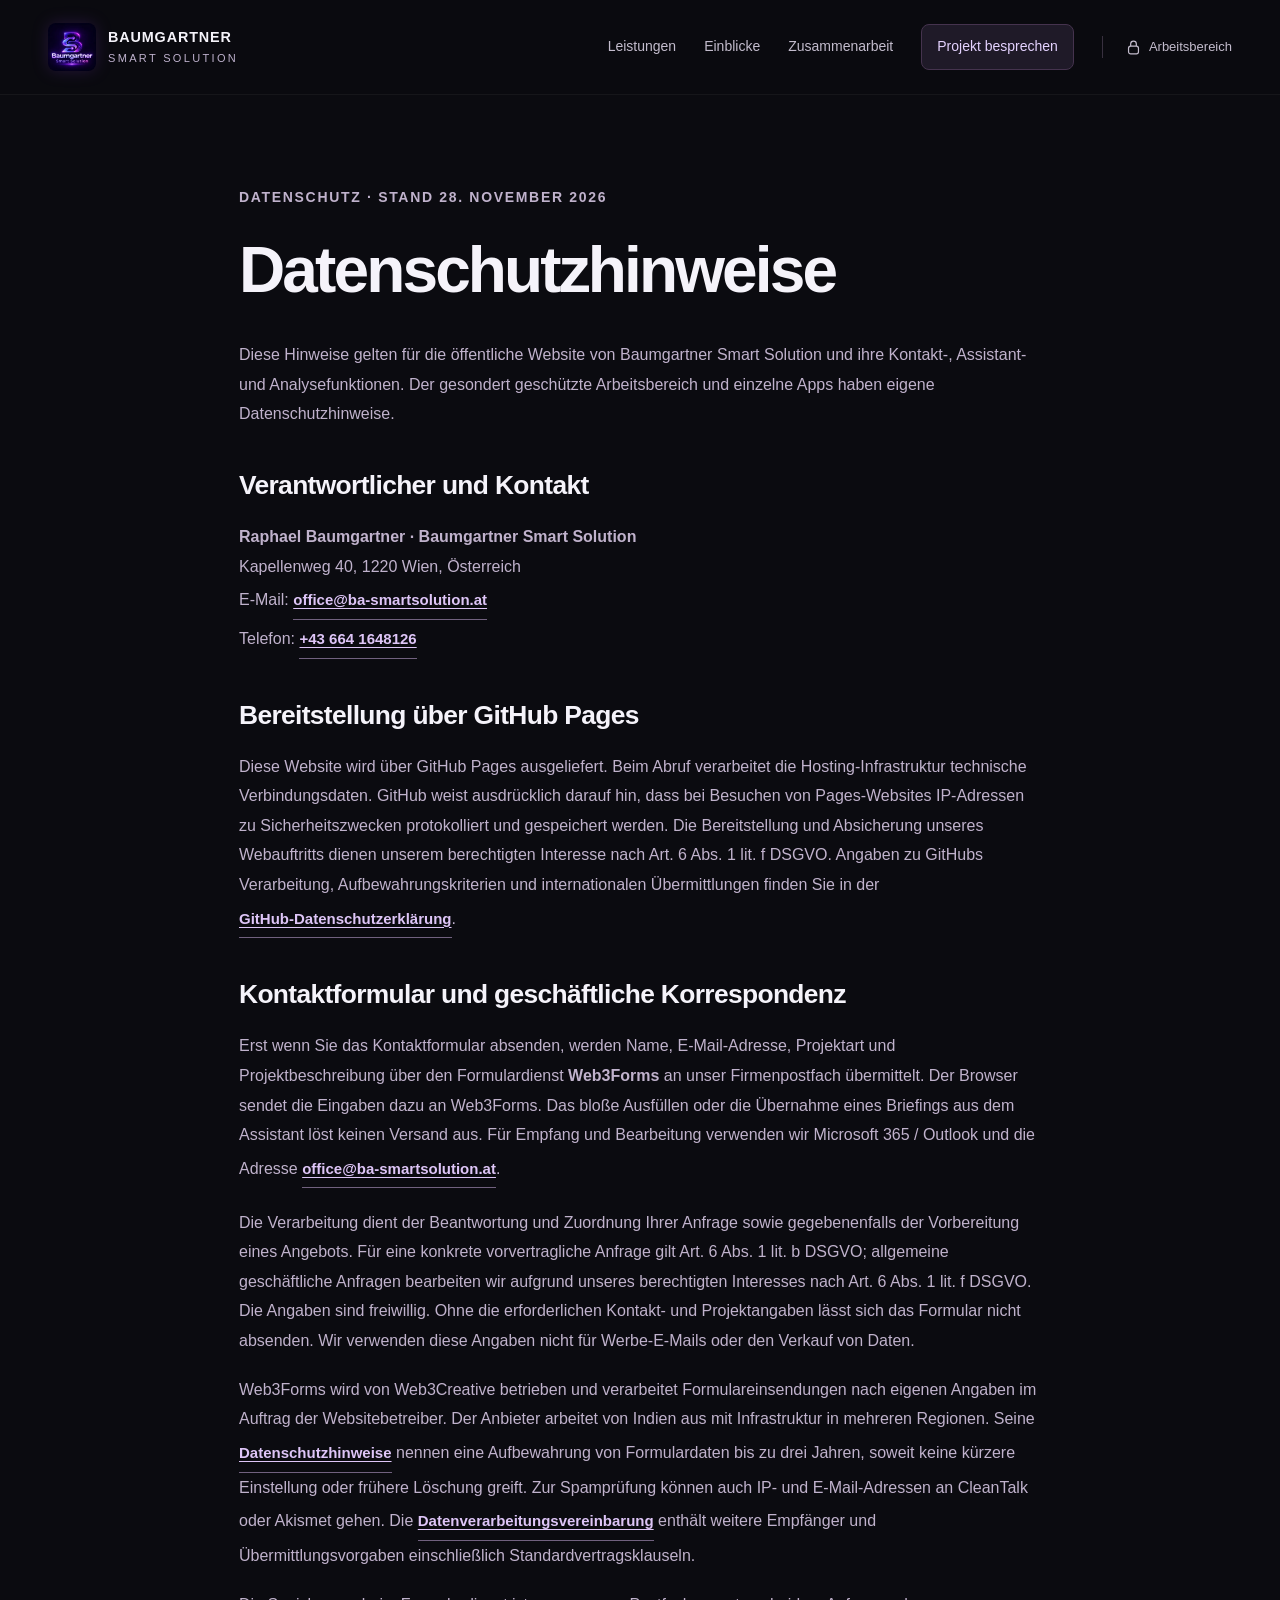
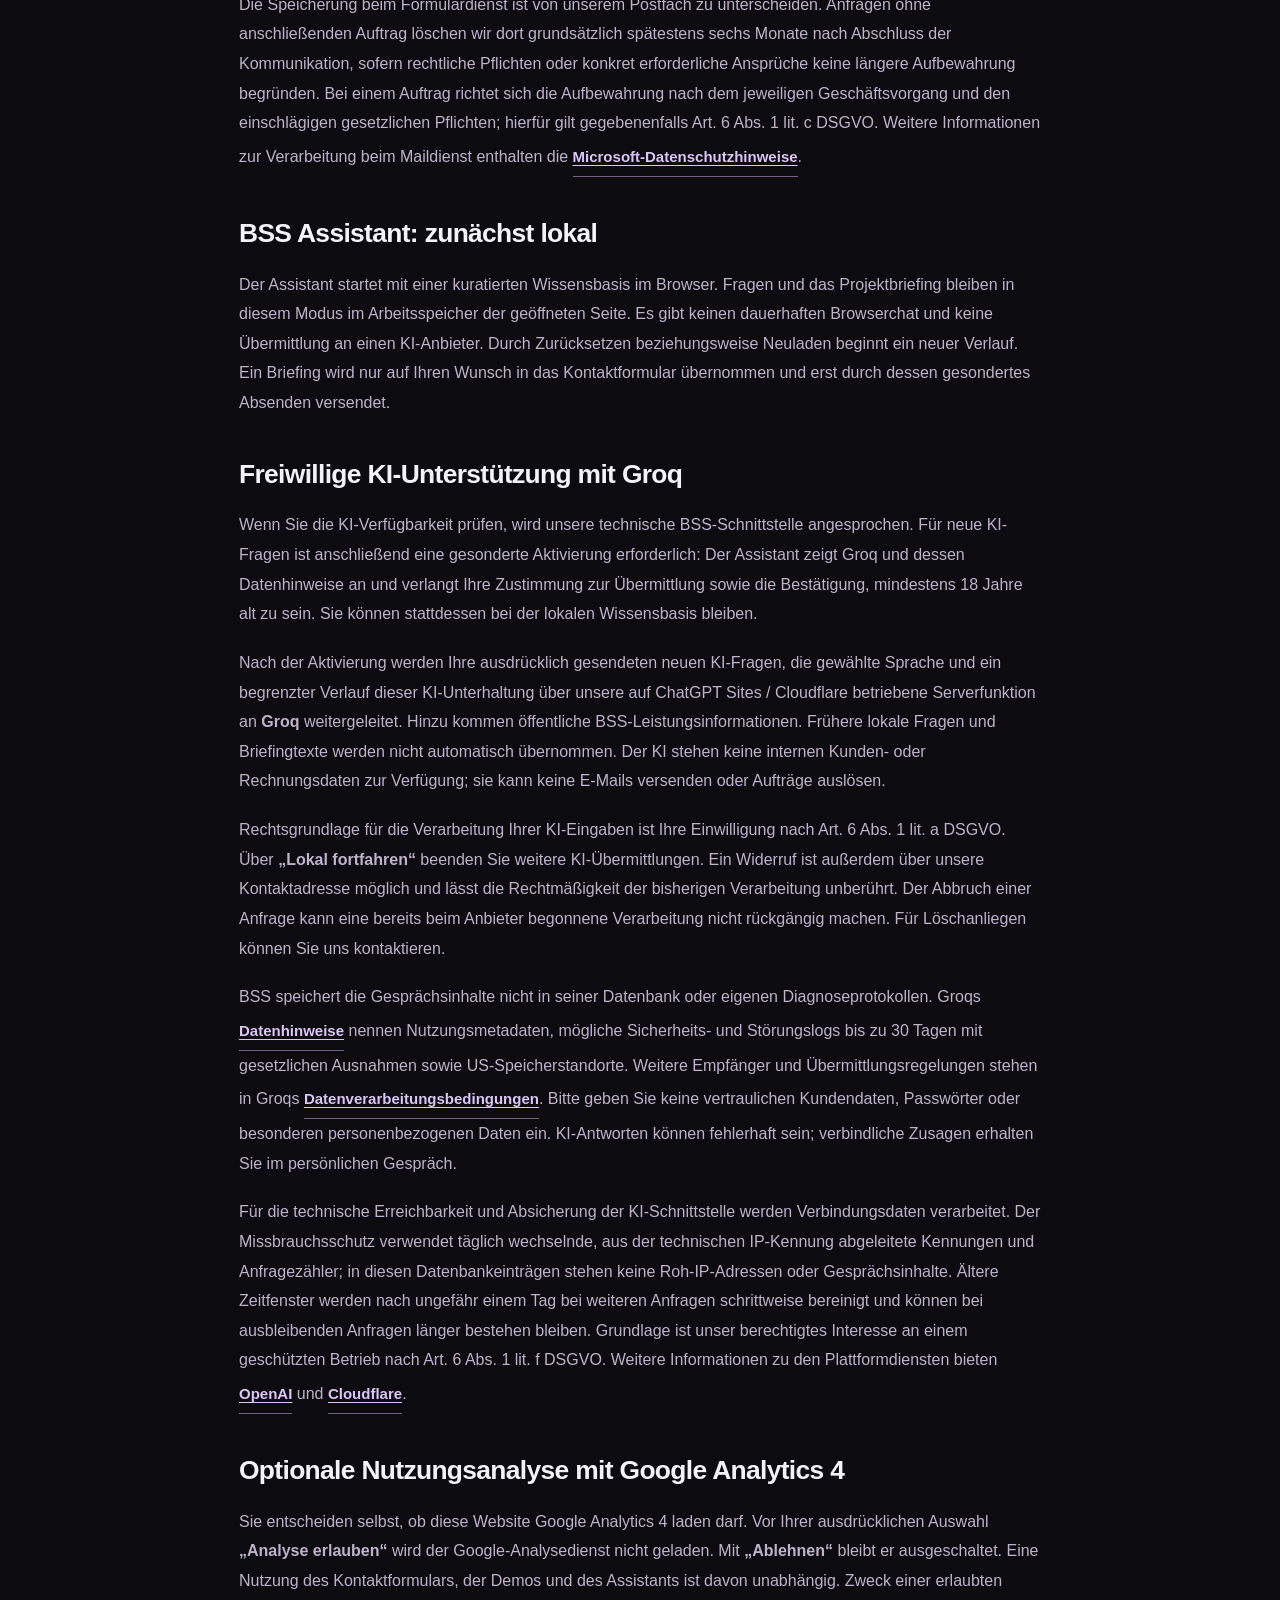
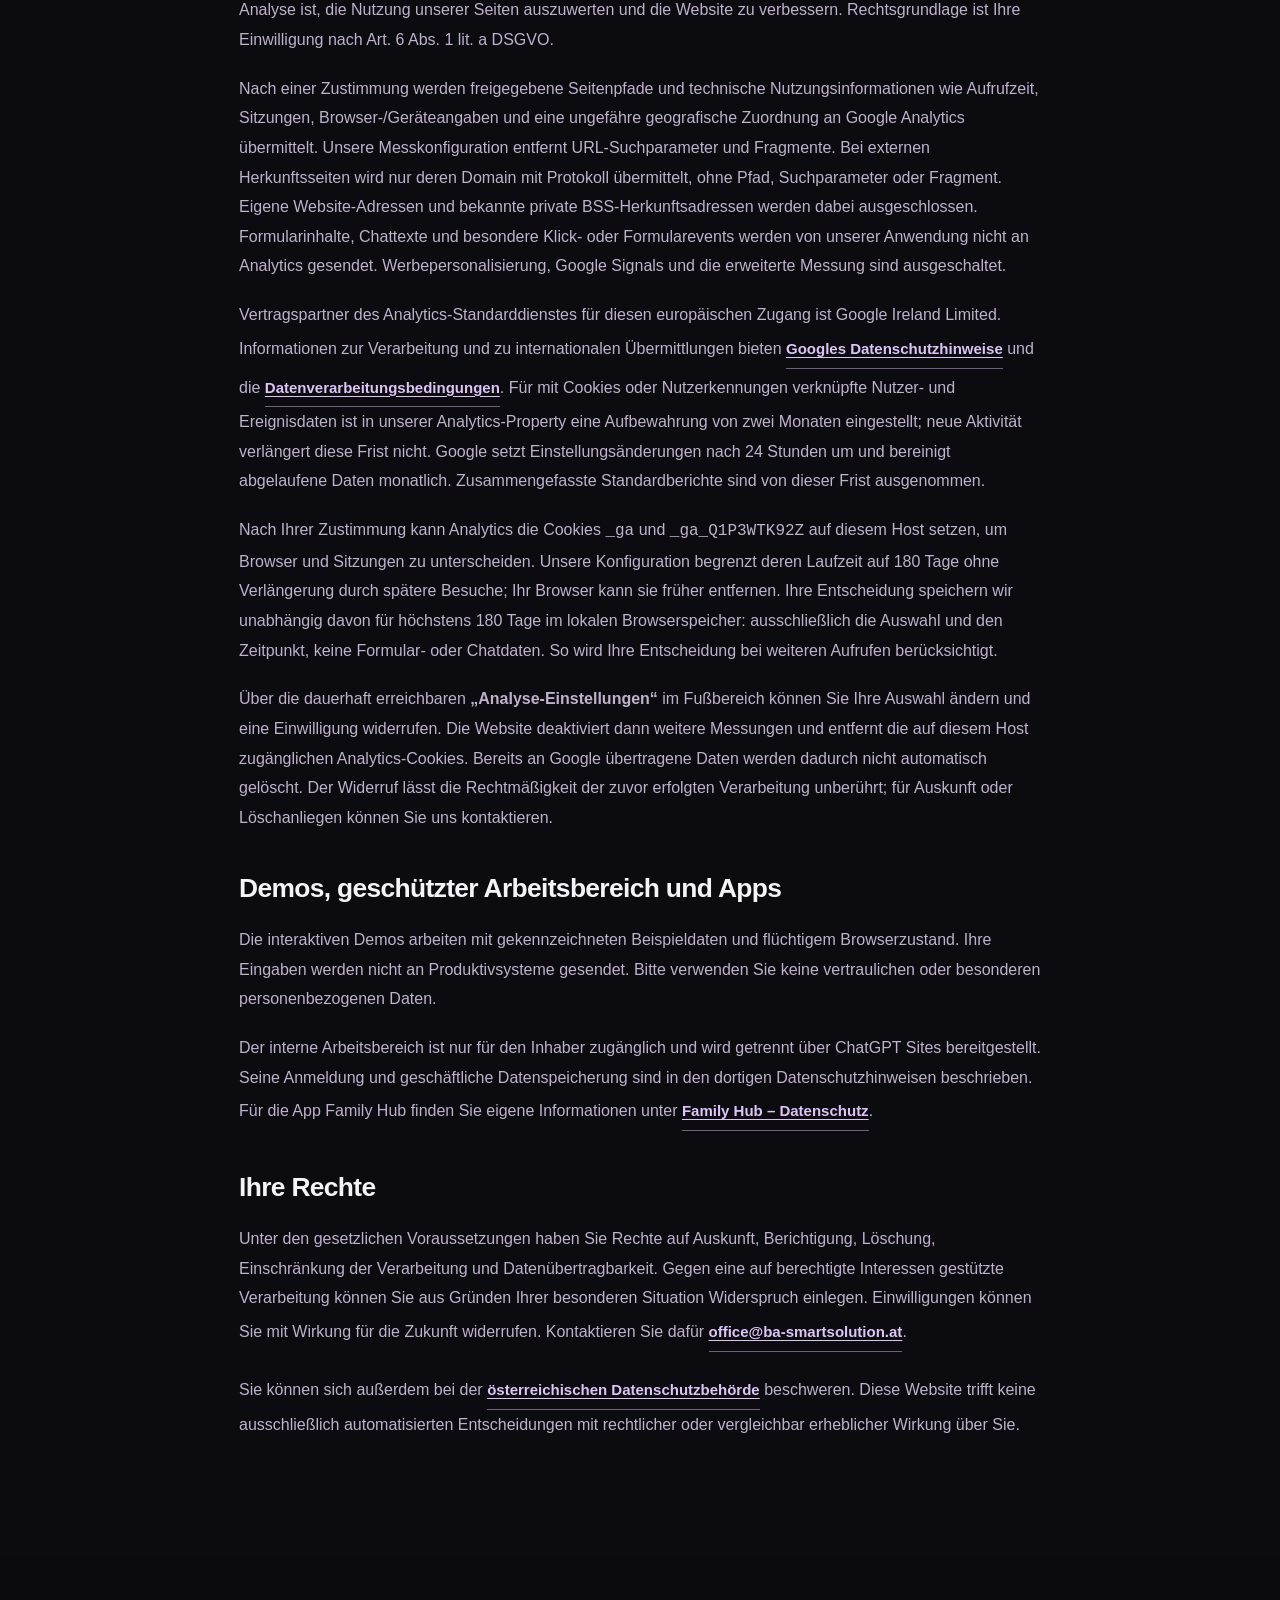
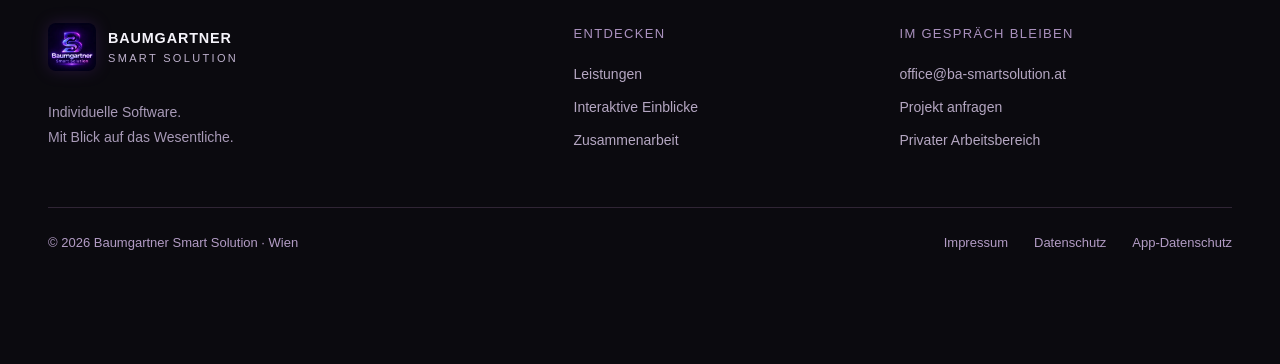
==== commit 3e8c2fc5: "Keep privacy controls clear of the floating assistant" ====
--- a/datenschutz/index.html
+++ b/datenschutz/index.html
@@ -1,5 +1,5 @@
 <!doctype html>
-<html lang="de-AT" data-bss-public="true"><head><meta charset="utf-8"><meta name="viewport" content="width=device-width,initial-scale=1"><meta name="theme-color" content="#0b0b10"><meta name="robots" content="index,follow"><title>Datenschutzhinweise | Baumgartner Smart Solution</title><meta name="google-site-verification" content="pA-c0gur_8E8bolG58NgDhVEgGMbkSLI1B_qyQHLnXA"><meta name="referrer" content="strict-origin"><script src="/assets/public-config.js?v=98e39e7681a27174"></script><script type="module" src="/assets/analytics.js?v=fdeb63811a330b13"></script><meta name="description" content="Datenschutz auf der BSS-Website: GitHub Pages, Kontakt über Web3Forms, freiwillige Groq-KI und Google Analytics nur nach Ihrer Auswahl."><link rel="canonical" href="https://www.ba-smartsolution.at/datenschutz/"><meta property="og:title" content="Datenschutzhinweise | Baumgartner Smart Solution"><meta property="og:description" content="Datenschutz auf der BSS-Website: GitHub Pages, Kontakt über Web3Forms, freiwillige Groq-KI und Google Analytics nur nach Ihrer Auswahl."><meta property="og:url" content="https://www.ba-smartsolution.at/datenschutz/"><meta property="og:type" content="website"><link rel="icon" type="image/webp" href="/assets/bss-logo.webp?v=2179de34f382b040"><link rel="stylesheet" href="/assets/site.css?v=d6723d132695a896"><script type="module" src="/assets/site.js?v=258b6f87236b6660"></script></head><body><a class="skip-link" href="#main">Zum Inhalt</a><header class="site-header" id="siteHeader"><div class="container nav">
+<html lang="de-AT" data-bss-public="true"><head><meta charset="utf-8"><meta name="viewport" content="width=device-width,initial-scale=1"><meta name="theme-color" content="#0b0b10"><meta name="robots" content="index,follow"><title>Datenschutzhinweise | Baumgartner Smart Solution</title><meta name="google-site-verification" content="pA-c0gur_8E8bolG58NgDhVEgGMbkSLI1B_qyQHLnXA"><meta name="referrer" content="strict-origin"><script src="/assets/public-config.js?v=98e39e7681a27174"></script><script type="module" src="/assets/analytics.js?v=fdeb63811a330b13"></script><meta name="description" content="Datenschutz auf der BSS-Website: GitHub Pages, Kontakt über Web3Forms, freiwillige Groq-KI und Google Analytics nur nach Ihrer Auswahl."><link rel="canonical" href="https://www.ba-smartsolution.at/datenschutz/"><meta property="og:title" content="Datenschutzhinweise | Baumgartner Smart Solution"><meta property="og:description" content="Datenschutz auf der BSS-Website: GitHub Pages, Kontakt über Web3Forms, freiwillige Groq-KI und Google Analytics nur nach Ihrer Auswahl."><meta property="og:url" content="https://www.ba-smartsolution.at/datenschutz/"><meta property="og:type" content="website"><link rel="icon" type="image/webp" href="/assets/bss-logo.webp?v=2179de34f382b040"><link rel="stylesheet" href="/assets/site.css?v=f07c1f18b81f6017"><script type="module" src="/assets/site.js?v=258b6f87236b6660"></script></head><body><a class="skip-link" href="#main">Zum Inhalt</a><header class="site-header" id="siteHeader"><div class="container nav">
 <a class="brand" href="/" aria-label="Baumgartner Smart Solution – Startseite"><img src="/assets/bss-logo.webp?v=2179de34f382b040" width="48" height="48" alt=""><span>BAUMGARTNER<small>SMART SOLUTION</small></span></a>
 <button id="menuToggle" class="menu-toggle" type="button" aria-controls="navigation" aria-expanded="false"><span class="menu-lines" aria-hidden="true"></span><span>Menü</span></button>
 <nav id="navigation" class="nav-links" aria-label="Hauptnavigation"><a href="/#leistungen">Leistungen</a><a href="/#portfolio">Einblicke</a><a href="/#ablauf">Zusammenarbeit</a><a class="nav-contact" href="/#kontakt">Projekt besprechen</a><a class="workspace-link" href="https://baumgartner-smart-solution-vorschau.acutetang2.chatgpt.site/arbeitsbereich" aria-label="Privaten BSS-Arbeitsbereich öffnen"><svg viewBox="0 0 24 24" aria-hidden="true"><rect x="5" y="10" width="14" height="11" rx="3"/><path d="M8 10V7a4 4 0 0 1 8 0v3"/></svg><span>Arbeitsbereich</span></a></nav>
--- a/assets/site.css
+++ b/assets/site.css
@@ -6,12 +6,12 @@
 .section-intro{display:grid;grid-template-columns:1.3fr .8fr;align-items:end;gap:80px;margin-bottom:50px}.section-intro h2{margin-bottom:0}.section-intro>p{color:var(--muted);line-height:1.8;max-width:430px;margin-bottom:0}.services-section{background:#101015;border-top:1px solid #ffffff07}.services-grid{display:grid;grid-template-columns:repeat(3,1fr);gap:24px}.service-card{border:1px solid #ffffff0d;border-radius:var(--radius);overflow:hidden;background:#14131b;transition:border-color .3s,transform .3s}.service-card:hover{border-color:#785a945e;transform:translateY(-5px)}.service-art{height:235px;position:relative;overflow:hidden;background:radial-gradient(ellipse at 50% 95%,#4c2d6d5c,transparent 70%);border-bottom:1px solid #ffffff06;display:flex;align-items:center;justify-content:center}.service-body{padding:30px 27px 32px}.service-body h3{font-size:1.55rem}.service-body>p:not(.category){font-size:1rem;color:var(--muted);min-height:104px}.service-body .text-link{font-size:.875rem}.art-phone{position:relative;width:136px;height:207px;border:1px solid #8c6ab265;border-radius:23px;background:linear-gradient(135deg,#33283d,#17121e);padding:25px 13px 10px;transform:rotate(-12deg) translate(-16px,30px);box-shadow:10px 12px 40px #0006;z-index:2}.art-notch{width:48px;height:7px;border-radius:8px;background:#0d0a11;position:absolute;top:9px;left:44px}.art-greeting{font-size:.875rem;line-height:1.3;color:#e5d5f6;font-weight:500;display:block;margin-bottom:15px}.art-tile{display:block;height:36px;background:linear-gradient(120deg,#715298,#9f74d0);border-radius:7px}.art-tiles{display:flex;gap:6px;margin:7px 0}.art-tiles i{height:30px;flex:1;background:#41304f;border-radius:6px}.art-line{display:block;width:80%;height:5px;border-radius:3px;background:#655170;margin:11px 0}.art-line.short{width:55%;background:#3f3348}.ghost-phone{z-index:1;position:absolute;transform:rotate(12deg) translate(43px,54px);background:#241b2f;width:133px;height:198px;opacity:.7}.art-browser{width:265px;height:177px;border-radius:11px;border:1px solid #80649855;background:linear-gradient(140deg,#2d2439,#18131f);transform:perspective(700px) rotateY(-16deg) rotateX(8deg) translateY(17px);box-shadow:0 15px 30px #0004;overflow:hidden}.art-browser-dots{display:block;color:#8e779d;font-size:1.05rem;letter-spacing:3px;border-bottom:1px solid #ffffff0b;padding:0 12px;height:28px}.art-browser-grid{display:grid;grid-template-columns:42px 1fr;gap:15px;height:145px}.art-browser-grid>i{background:#100c1644;border-right:1px solid #ffffff05}.art-browser-grid>div{padding-right:18px}.art-data-bars{display:flex;gap:9px;height:66px;align-items:end;padding-top:3px}.art-data-bars i{flex:1;height:36%;border-radius:3px 3px 0 0;background:linear-gradient(#b08ae6,#59446f)}.art-data-bars i:nth-child(2){height:58%}.art-data-bars i:nth-child(3){height:45%}.art-data-bars i:nth-child(4){height:78%}.art-data-bars i:nth-child(5){height:66%}.art-data-bars i:nth-child(6){height:95%}.flow-route{position:absolute;border:1px solid #8560ab66;width:216px;height:120px;border-radius:40px;transform:rotate(-15deg)}.flow-node{position:absolute;font-size:.875rem;padding:9px 14px;background:#30243f;border:1px solid #79559777;border-radius:8px;box-shadow:0 8px 25px #0003}.flow-a{top:50px;left:22px}.flow-b{top:123px;left:90px}.flow-c{right:20px;top:65px}.flow-center{position:absolute;bottom:16px;right:75px;display:grid;place-items:center;width:47px;height:47px;border-radius:12px;background:#6f4c98;color:#e3cbff;font-weight:600;box-shadow:0 0 40px #8b4ddf30}.portfolio-section{background:radial-gradient(ellipse at 65% 70%,#4e2a7214,transparent 55%),#0b0b10}
 .approach-section{border-block:1px solid #ffffff0b;background:radial-gradient(ellipse at 0 0,#4c2b6d19,transparent 70%),#100e15}.approach-grid{display:grid;grid-template-columns:1fr 1fr;gap:100px;align-items:center}.approach-grid h2{font-size:clamp(2.25rem,3.7vw,3.85rem);line-height:1.18;margin-bottom:28px}.approach-grid>div>p:not(.eyebrow){color:var(--muted);max-width:380px;font-size:1rem}.approach-principles article{display:flex;gap:26px;padding:32px 0;border-bottom:1px solid #ffffff10}.approach-principles article:last-child{border:0}.principle-icon{flex:none;color:#d5b7f8;font-size:1.8rem;line-height:1.4;width:38px}.approach-principles h3{font-size:1.4rem;letter-spacing:-.03em;margin-bottom:12px}.approach-principles p{color:var(--muted);font-size:1rem;line-height:1.7;margin:0;max-width:350px}.process-grid{display:grid;grid-template-columns:repeat(4,1fr);gap:30px;margin-top:65px}.process-grid article{border-top:1px solid #6d527b;padding-top:40px;position:relative}.process-marker{position:absolute;width:10px;height:10px;left:0;top:-5px;border-radius:50%;background:#b996df;box-shadow:0 0 0 6px #251c32}.process-grid h3{font-size:1.35rem;line-height:1.25;margin-bottom:17px}.process-grid article>p:last-child{font-size:1rem;color:var(--muted);line-height:1.8;margin:0}.process-grid .category{font-size:.875rem}.faq-section{padding-top:50px}.faq-grid{display:grid;grid-template-columns:1fr 1.2fr;gap:100px}.faq-list{border-top:1px solid #392e42}.faq-list details{border-bottom:1px solid #392e42}.faq-list summary{font-size:1rem;font-weight:500;padding:23px 35px 23px 0;list-style:none;cursor:pointer;position:relative;line-height:1.5}.faq-list summary::-webkit-details-marker{display:none}.faq-list summary:after{content:"+";position:absolute;right:3px;top:21px;color:#bb9adc;font-size:1.4rem;font-weight:300}.faq-list details[open] summary:after{content:"−"}.faq-list details p{font-size:1rem;line-height:1.8;color:var(--muted);padding-right:32px;margin-bottom:26px}.faq-list details a{color:var(--purple-light);text-decoration:underline;text-underline-offset:3px}
 .contact-section{position:relative;background:radial-gradient(ellipse at 18% 30%,#62417d2e,transparent 60%),#141018;border-block:1px solid #ffffff0f}.contact-grid{display:grid;grid-template-columns:1fr 1.05fr;gap:100px;align-items:start}.contact-copy{padding-top:25px}.contact-copy h2{font-size:clamp(2.6rem,4.1vw,4.3rem);line-height:1.12;margin-bottom:28px}.contact-copy>p:not(.eyebrow){max-width:390px;color:var(--muted);line-height:1.85}.contact-details{display:flex;flex-direction:column;gap:8px;margin-top:38px}.contact-details a{font-size:1.1rem;color:#e7d8f3;overflow-wrap:anywhere}.contact-details span{font-size:.875rem;color:#b19bc4}.contact-note{margin-top:48px;border-top:1px solid #4c395b;padding-top:25px;display:flex;gap:16px}.contact-note>span{font-size:1.5rem;color:#b799d2}.contact-note p{font-size:.875rem;color:#bca8cc;line-height:1.8}.contact-note button{display:block;font-size:.875rem;margin-top:5px;line-height:1.6}.contact-card{background:#1c1723;border:1px solid #4b365c77;border-radius:var(--radius);padding:34px;box-shadow:0 20px 60px #0002}.contact-card h3{font-size:1.65rem;line-height:1.3;margin-bottom:28px}.form-row{display:grid;grid-template-columns:1fr 1fr;gap:16px}form label{display:block;font-size:.875rem;color:#d3c6df}form input,form select,form textarea{width:100%;background:#120f18;color:#f0e8f7;border:1px solid #493852;border-radius:7px;padding:11px 12px;min-height:47px;margin-top:7px;outline-offset:3px;transition:border-color .2s}form input::placeholder,form textarea::placeholder{color:#aa99b5;opacity:1}form input:hover,form select:hover,form textarea:hover{border-color:#705180}form input:focus,form select:focus,form textarea:focus{border-color:#c19ae6}form select{appearance:none;padding-right:32px;background-image:url("data:image/svg+xml,%3Csvg xmlns='http://www.w3.org/2000/svg' width='16' height='16' viewBox='0 0 16 16'%3E%3Cpath d='m4 6 4 4 4-4' fill='none' stroke='%23cdb4df' stroke-width='1.5'/%3E%3C/svg%3E");background-repeat:no-repeat;background-position:right 11px center}.contact-card form>label{margin-top:19px}.contact-card textarea{resize:vertical;min-height:125px}.form-hint{font-size:.8125rem;line-height:1.65;color:#b9a5c5;margin:19px 0 22px}.form-hint a{color:#dfc5f2;text-decoration:underline;text-underline-offset:3px}.contact-card button[type=submit]{width:100%}.form-status{color:#e3c5f6;font-size:.875rem;line-height:1.7}.form-status:not(:empty){border-top:1px solid #5b4068;margin-top:18px;padding-top:15px}.honey{position:absolute;left:-9999px;width:1px;height:1px;overflow:hidden}
-.footer{background:#0b0a0f;padding:65px 0 26px}.footer-main{display:grid;grid-template-columns:1.4fr .8fr 1fr;gap:60px;padding-bottom:55px}.footer-main>div>p{font-size:.875rem;line-height:1.8;color:#a89ab7;margin:20px 0 0}.footer-main nav{display:flex;flex-direction:column;gap:10px;align-items:flex-start;font-size:.875rem;color:#b5a7c2}.footer-main nav>span{font-size:.8125rem;letter-spacing:.1em;text-transform:uppercase;color:#aa91be;margin-bottom:8px}.footer-main nav a:hover{color:#e7d4fa}.footer-bottom{display:flex;justify-content:space-between;gap:25px;border-top:1px solid #302535;padding-top:24px;font-size:.8125rem;color:#b39cc5}.footer-bottom nav{display:flex;gap:26px}.footer a{overflow-wrap:anywhere}.legal-main{max-width:850px;margin:auto;padding:90px 24px 100px}.legal-main h1{font-size:clamp(2.7rem,5vw,4.5rem);margin:20px 0 35px}.legal-main h2{font-size:1.65rem;letter-spacing:-.025em;margin-top:42px}.legal-main p,.legal-main li{color:#c0b2cc;line-height:1.85}.legal-main a:not(.button){color:#dec5f7;text-decoration:underline;text-underline-offset:3px}.legal-main .back-link{font-size:.875rem}.legal-note{padding:20px 24px;border:1px solid #73528b;background:#332340;border-radius:10px;color:#e7d1f6}.service-page-hero{padding:95px 0 75px;max-width:950px}.service-page-hero h1{font-size:clamp(3rem,5vw,5.2rem);line-height:1.06}.service-page-hero p:not(.eyebrow){max-width:650px;font-size:1.15rem;line-height:1.8;color:var(--muted)}.service-detail-grid{display:grid;grid-template-columns:1fr 1fr;gap:70px;border-top:1px solid var(--line);padding:55px 0 80px}.service-detail-grid h2{font-size:2rem}.service-detail-grid p,.service-detail-grid li{color:var(--muted);line-height:1.8}.service-detail-grid li{margin-bottom:12px}.motion-paused *, .motion-paused *:before,.motion-paused *:after{animation-play-state:paused!important}.motion-paused .studio-window{transform:none!important}.reveal{opacity:1;transform:none}.js-motion .reveal.pending{opacity:0;transform:translateY(18px)}.js-motion .reveal{transition:opacity .65s ease,transform .65s ease}
+.footer{background:#0b0a0f;padding:65px 0 calc(112px + env(safe-area-inset-bottom,0px))}.footer-main{display:grid;grid-template-columns:1.4fr .8fr 1fr;gap:60px;padding-bottom:55px}.footer-main>div>p{font-size:.875rem;line-height:1.8;color:#a89ab7;margin:20px 0 0}.footer-main nav{display:flex;flex-direction:column;gap:10px;align-items:flex-start;font-size:.875rem;color:#b5a7c2}.footer-main nav>span{font-size:.8125rem;letter-spacing:.1em;text-transform:uppercase;color:#aa91be;margin-bottom:8px}.footer-main nav a:hover{color:#e7d4fa}.footer-bottom{display:flex;justify-content:space-between;gap:25px;border-top:1px solid #302535;padding-top:24px;font-size:.8125rem;color:#b39cc5}.footer-bottom nav{display:flex;gap:26px}.footer a{overflow-wrap:anywhere}.legal-main{max-width:850px;margin:auto;padding:90px 24px 100px}.legal-main h1{font-size:clamp(2.7rem,5vw,4.5rem);margin:20px 0 35px}.legal-main h2{font-size:1.65rem;letter-spacing:-.025em;margin-top:42px}.legal-main p,.legal-main li{color:#c0b2cc;line-height:1.85}.legal-main a:not(.button){color:#dec5f7;text-decoration:underline;text-underline-offset:3px}.legal-main .back-link{font-size:.875rem}.legal-note{padding:20px 24px;border:1px solid #73528b;background:#332340;border-radius:10px;color:#e7d1f6}.service-page-hero{padding:95px 0 75px;max-width:950px}.service-page-hero h1{font-size:clamp(3rem,5vw,5.2rem);line-height:1.06}.service-page-hero p:not(.eyebrow){max-width:650px;font-size:1.15rem;line-height:1.8;color:var(--muted)}.service-detail-grid{display:grid;grid-template-columns:1fr 1fr;gap:70px;border-top:1px solid var(--line);padding:55px 0 80px}.service-detail-grid h2{font-size:2rem}.service-detail-grid p,.service-detail-grid li{color:var(--muted);line-height:1.8}.service-detail-grid li{margin-bottom:12px}.motion-paused *, .motion-paused *:before,.motion-paused *:after{animation-play-state:paused!important}.motion-paused .studio-window{transform:none!important}.reveal{opacity:1;transform:none}.js-motion .reveal.pending{opacity:0;transform:translateY(18px)}.js-motion .reveal{transition:opacity .65s ease,transform .65s ease}
 @keyframes float-gently{0%,100%{transform:translateY(0)}50%{transform:translateY(-9px)}}
 @media(min-width:1450px){.hero-grid{min-height:760px}.hero-stage{min-height:555px}.hero h1{font-size:6.5rem}.top-label{top:6px}.bottom-label{bottom:4px}}
 @media(max-width:1180px){.container{width:calc(100% - 60px)}.nav-links{gap:20px}.workspace-link span{display:none}.workspace-link{padding-left:16px}.hero-grid{gap:28px}.hero h1{font-size:5.4vw}.hero-stage{min-height:500px}.mini-heading h2{font-size:1.4rem}.mini-main{padding:18px 15px}.task-tag{display:none}.studio-window{transform:rotateY(-6deg) rotateX(4deg) rotateZ(-1deg)}.floating-label{padding:12px 14px}.hero-signature{margin-top:26px}.section-intro{gap:55px}.approach-grid,.contact-grid,.faq-grid{gap:65px}.service-body{padding:26px 22px}.service-body h3{font-size:1.4rem}.service-body>p:not(.category){min-height:120px}.contact-card{padding:28px}.expertise-strip ul{gap:25px}}
 @media(max-width:960px){.nav{min-height:80px}.brand{font-size:.8rem}.brand img{width:42px;height:42px}.brand small{font-size:.61rem}.nav-links{gap:15px}.nav-links>a{font-size:.875rem}.nav-links .nav-contact{padding:8px 10px}.hero-grid{padding:65px 0 85px;gap:35px;grid-template-columns:1fr 1fr;min-height:0}.hero h1{font-size:5.6vw}.hero-lead{font-size:1rem}.hero .eyebrow{font-size:.75rem}.hero-stage{min-height:455px;padding-left:0}.mini-sidebar{display:none}.mini-workspace{grid-template-columns:1fr}.mini-stats{margin-bottom:14px}.mini-main{padding:18px}.mini-heading{margin-bottom:16px}.mini-stats strong{font-size:1.55rem}.floating-label{font-size:.8125rem;padding:10px 13px}.hero-actions{gap:10px;margin-top:25px}.hero-actions .button{font-size:.875rem;padding:12px 17px}.hero-actions .button-text{padding-left:0}.expertise-strip{gap:20px}.expertise-strip>span{display:none}.expertise-strip ul{width:100%;justify-content:space-between;gap:20px}.section{padding:85px 0}.section-intro{gap:40px;margin-bottom:38px}.services-grid{gap:15px}.service-art{height:200px}.service-body{padding:22px 18px}.service-body h3{font-size:1.25rem}.service-body>p:not(.category){min-height:145px}.art-browser{width:220px}.flow-a{left:10px}.flow-b{left:50px}.flow-c{right:8px}.approach-grid,.contact-grid{gap:40px}.process-grid{grid-template-columns:repeat(2,1fr);gap:60px 35px}.process-grid p{max-width:310px}.faq-grid{gap:45px;grid-template-columns:.8fr 1.2fr}.contact-grid{grid-template-columns:.9fr 1.1fr}.contact-card{padding:24px}.form-row{grid-template-columns:1fr;gap:17px}.footer-main{gap:40px;grid-template-columns:1.2fr .8fr 1fr}}
-@media(max-width:760px){html{scroll-padding-top:85px}.container{width:calc(100% - 40px)}.nav{min-height:75px}.brand{font-size:.81rem}.brand img{width:42px;height:42px}.menu-toggle{display:flex;align-items:center;gap:9px;color:#dbc8ec;border:1px solid #4b355e;border-radius:7px;background:#1d1429;padding:9px 12px;font-size:.875rem;min-height:44px}.menu-lines{width:15px;height:10px;border-block:1px solid #d9c3ee;position:relative}.menu-lines:after{content:"";position:absolute;top:4px;left:0;width:10px;height:1px;background:#d9c3ee}.nav-links{display:none;position:absolute;top:75px;left:0;right:0;flex-direction:column;align-items:stretch;gap:0;padding:12px 20px 22px;background:#130e1cf7;backdrop-filter:blur(20px);border-bottom:1px solid #574065;box-shadow:0 12px 25px #0005}.nav-links.open{display:flex}.nav-links>a{padding:13px 10px;font-size:1rem;border-bottom:1px solid #34273c;min-height:48px}.nav-links .nav-contact{padding:13px 14px;margin-top:13px;text-align:center}.nav-links .workspace-link{border-left:none;border-bottom:0;justify-content:center;margin-top:8px;padding:12px}.workspace-link span{display:inline;font-size:.875rem}.hero-grid{grid-template-columns:1fr;gap:40px;padding:55px 0 85px}.hero h1{font-size:clamp(3.1rem,10.1vw,5.4rem);max-width:650px;line-height:1.03;margin-bottom:24px}.desktop-break{display:none}.hero .eyebrow{font-size:.75rem;margin-bottom:25px;letter-spacing:.08em}.hero-lead{max-width:500px;font-size:1rem;line-height:1.8}.hero-actions{gap:16px;margin-top:28px}.hero-actions .button{min-height:49px}.hero-signature{display:none}.hero-stage{max-width:540px;width:100%;min-height:490px;margin:auto;padding:25px 12px}.studio-window{max-width:460px;transform:rotateY(-5deg) rotateX(3deg) rotateZ(-1.5deg)}.mini-sidebar{display:flex}.mini-workspace{grid-template-columns:54px 1fr}.mini-main{padding:21px 18px}.mini-heading h2{font-size:1.6rem}.mini-stats strong{font-size:1.65rem}.mini-tasks label{min-height:43px}.top-label{top:-4px;right:5px}.bottom-label{bottom:-6px;left:0}.motion-control{bottom:-46px;right:6px}.expertise-strip{padding:23px 0}.expertise-strip ul{display:grid;grid-template-columns:1fr 1fr;gap:14px;text-align:center;font-size:.875rem}.section{padding:72px 0}.section-intro{grid-template-columns:1fr;gap:23px;margin-bottom:35px}.section-intro h2{font-size:2.25rem;line-height:1.13}.section-intro>p{max-width:530px;font-size:1rem}.eyebrow{font-size:.8125rem;margin-bottom:19px}.services-grid{grid-template-columns:1fr;gap:20px}.service-card{display:grid;grid-template-columns:.85fr 1.15fr}.service-art{height:100%;min-height:255px;border-bottom:0;border-right:1px solid #ffffff06}.service-body{padding:30px 24px}.service-body h3{font-size:1.4rem}.service-body>p:not(.category){min-height:0;font-size:1rem;margin-bottom:19px}.art-phone{width:125px;transform:rotate(-10deg) translate(-8px,22px)}.ghost-phone{transform:rotate(13deg) translate(31px,43px)}.art-browser{width:215px;transform:perspective(500px) rotateY(-17deg) rotateX(8deg) translate(15px,14px)}.flow-c{right:4px;top:68px}.flow-a{left:7px;top:38px}.flow-b{top:140px;left:20px}.flow-center{right:40px}.approach-grid{grid-template-columns:1fr;gap:35px}.approach-grid h2{font-size:2.65rem}.approach-grid>div>p:not(.eyebrow){max-width:500px}.approach-principles article{padding:25px 0;gap:19px}.approach-principles p{max-width:none}.process-grid{gap:50px 25px;margin-top:50px}.process-grid article{padding-top:29px}.process-grid h3{font-size:1.3rem}.faq-grid{grid-template-columns:1fr;gap:30px}.faq-grid h2{font-size:2.3rem}.faq-list summary{font-size:1rem;padding:20px 35px 20px 0}.contact-grid{grid-template-columns:1fr;gap:35px}.contact-copy{padding:0}.contact-copy h2{font-size:2.75rem}.contact-copy>p:not(.eyebrow){max-width:530px}.contact-details{margin-top:25px}.contact-note{margin-top:25px;padding-top:20px}.contact-card{padding:28px}.form-row{grid-template-columns:1fr 1fr}.contact-card h3{font-size:1.6rem}.footer{padding:50px 0 25px}.footer-main{grid-template-columns:1fr 1fr;gap:35px 25px;padding-bottom:35px}.footer-main>div{grid-column:1/-1}.footer-main>div>p{margin-top:16px}.footer-bottom{flex-direction:column;gap:16px}.footer-bottom nav{gap:24px;flex-wrap:wrap}.service-page-hero{padding:65px 0 45px}.service-page-hero h1{font-size:3rem}.service-page-hero p:not(.eyebrow){font-size:1rem}.service-detail-grid{grid-template-columns:1fr;gap:30px;padding-top:35px}.legal-main{padding-top:50px}.legal-main h1{font-size:2.5rem;overflow-wrap:break-word}}
+@media(max-width:760px){html{scroll-padding-top:85px}.container{width:calc(100% - 40px)}.nav{min-height:75px}.brand{font-size:.81rem}.brand img{width:42px;height:42px}.menu-toggle{display:flex;align-items:center;gap:9px;color:#dbc8ec;border:1px solid #4b355e;border-radius:7px;background:#1d1429;padding:9px 12px;font-size:.875rem;min-height:44px}.menu-lines{width:15px;height:10px;border-block:1px solid #d9c3ee;position:relative}.menu-lines:after{content:"";position:absolute;top:4px;left:0;width:10px;height:1px;background:#d9c3ee}.nav-links{display:none;position:absolute;top:75px;left:0;right:0;flex-direction:column;align-items:stretch;gap:0;padding:12px 20px 22px;background:#130e1cf7;backdrop-filter:blur(20px);border-bottom:1px solid #574065;box-shadow:0 12px 25px #0005}.nav-links.open{display:flex}.nav-links>a{padding:13px 10px;font-size:1rem;border-bottom:1px solid #34273c;min-height:48px}.nav-links .nav-contact{padding:13px 14px;margin-top:13px;text-align:center}.nav-links .workspace-link{border-left:none;border-bottom:0;justify-content:center;margin-top:8px;padding:12px}.workspace-link span{display:inline;font-size:.875rem}.hero-grid{grid-template-columns:1fr;gap:40px;padding:55px 0 85px}.hero h1{font-size:clamp(3.1rem,10.1vw,5.4rem);max-width:650px;line-height:1.03;margin-bottom:24px}.desktop-break{display:none}.hero .eyebrow{font-size:.75rem;margin-bottom:25px;letter-spacing:.08em}.hero-lead{max-width:500px;font-size:1rem;line-height:1.8}.hero-actions{gap:16px;margin-top:28px}.hero-actions .button{min-height:49px}.hero-signature{display:none}.hero-stage{max-width:540px;width:100%;min-height:490px;margin:auto;padding:25px 12px}.studio-window{max-width:460px;transform:rotateY(-5deg) rotateX(3deg) rotateZ(-1.5deg)}.mini-sidebar{display:flex}.mini-workspace{grid-template-columns:54px 1fr}.mini-main{padding:21px 18px}.mini-heading h2{font-size:1.6rem}.mini-stats strong{font-size:1.65rem}.mini-tasks label{min-height:43px}.top-label{top:-4px;right:5px}.bottom-label{bottom:-6px;left:0}.motion-control{bottom:-46px;right:6px}.expertise-strip{padding:23px 0}.expertise-strip ul{display:grid;grid-template-columns:1fr 1fr;gap:14px;text-align:center;font-size:.875rem}.section{padding:72px 0}.section-intro{grid-template-columns:1fr;gap:23px;margin-bottom:35px}.section-intro h2{font-size:2.25rem;line-height:1.13}.section-intro>p{max-width:530px;font-size:1rem}.eyebrow{font-size:.8125rem;margin-bottom:19px}.services-grid{grid-template-columns:1fr;gap:20px}.service-card{display:grid;grid-template-columns:.85fr 1.15fr}.service-art{height:100%;min-height:255px;border-bottom:0;border-right:1px solid #ffffff06}.service-body{padding:30px 24px}.service-body h3{font-size:1.4rem}.service-body>p:not(.category){min-height:0;font-size:1rem;margin-bottom:19px}.art-phone{width:125px;transform:rotate(-10deg) translate(-8px,22px)}.ghost-phone{transform:rotate(13deg) translate(31px,43px)}.art-browser{width:215px;transform:perspective(500px) rotateY(-17deg) rotateX(8deg) translate(15px,14px)}.flow-c{right:4px;top:68px}.flow-a{left:7px;top:38px}.flow-b{top:140px;left:20px}.flow-center{right:40px}.approach-grid{grid-template-columns:1fr;gap:35px}.approach-grid h2{font-size:2.65rem}.approach-grid>div>p:not(.eyebrow){max-width:500px}.approach-principles article{padding:25px 0;gap:19px}.approach-principles p{max-width:none}.process-grid{gap:50px 25px;margin-top:50px}.process-grid article{padding-top:29px}.process-grid h3{font-size:1.3rem}.faq-grid{grid-template-columns:1fr;gap:30px}.faq-grid h2{font-size:2.3rem}.faq-list summary{font-size:1rem;padding:20px 35px 20px 0}.contact-grid{grid-template-columns:1fr;gap:35px}.contact-copy{padding:0}.contact-copy h2{font-size:2.75rem}.contact-copy>p:not(.eyebrow){max-width:530px}.contact-details{margin-top:25px}.contact-note{margin-top:25px;padding-top:20px}.contact-card{padding:28px}.form-row{grid-template-columns:1fr 1fr}.contact-card h3{font-size:1.6rem}.footer{padding:50px 0 calc(104px + env(safe-area-inset-bottom,0px))}.footer-main{grid-template-columns:1fr 1fr;gap:35px 25px;padding-bottom:35px}.footer-main>div{grid-column:1/-1}.footer-main>div>p{margin-top:16px}.footer-bottom{flex-direction:column;gap:16px}.footer-bottom nav{gap:24px;flex-wrap:wrap}.service-page-hero{padding:65px 0 45px}.service-page-hero h1{font-size:3rem}.service-page-hero p:not(.eyebrow){font-size:1rem}.service-detail-grid{grid-template-columns:1fr;gap:30px;padding-top:35px}.legal-main{padding-top:50px}.legal-main h1{font-size:2.5rem;overflow-wrap:break-word}}
 @media(max-width:430px){.container{width:calc(100% - 36px)}.brand{font-size:.75rem;gap:8px}.brand small{font-size:.58rem}.brand img{width:38px;height:38px}.menu-toggle{padding:8px 10px}.hero-grid{padding-top:44px;gap:30px}.hero h1{font-size:3.25rem}.hero-stage{min-height:465px;padding:20px 1px}.mini-sidebar{display:none}.mini-workspace{grid-template-columns:1fr}.mini-main{padding:23px 18px}.window-toolbar{padding:12px;font-size:.75rem}.mini-heading h2{font-size:1.5rem}.top-label{font-size:.8125rem;padding:8px 10px;top:-5px}.bottom-label{font-size:.8125rem;padding:11px 12px;bottom:0}.hero-actions{gap:14px}.hero-actions .button-text{font-size:.875rem}.hero-actions .button-primary{font-size:.875rem;padding-inline:16px}.expertise-strip ul{font-size:.8125rem;gap:13px 7px}.section-intro h2{font-size:2rem}.service-card{display:block}.service-art{height:190px;min-height:0;border-right:0;border-bottom:1px solid #ffffff06}.service-body{padding:25px}.art-browser{width:250px}.flow-a{left:38px;top:30px}.flow-b{left:95px;top:102px}.flow-c{right:35px;top:45px}.flow-center{right:69px;bottom:8px}.process-grid{grid-template-columns:1fr;gap:40px}.process-grid article{padding-top:25px}.process-grid article>p:last-child{max-width:none}.contact-card{padding:25px 21px}.form-row{grid-template-columns:1fr;gap:17px}.contact-copy h2{font-size:2.5rem}.footer-main{gap:32px 18px}.footer-main nav{font-size:.875rem}.footer-main nav>span{font-size:.75rem}.footer-bottom nav{gap:17px}}
 @media(prefers-reduced-motion:reduce){html{scroll-behavior:auto}*,*:before,*:after{animation:none!important;transition:none!important}.studio-window{transform:none!important}.js-motion .reveal.pending{opacity:1;transform:none}.motion-control{display:none}}
 @media print{body{background:#fff;color:#111}.site-header,.hero-stage,.service-art,.motion-control,#bss-assistant-root,.contact-card,.footer{display:none}.container{width:100%}.section{padding:20px 0;border:0;background:#fff}.hero-grid,.section-intro,.approach-grid,.faq-grid,.contact-grid{display:block}.hero h1{font-size:36px}.hero h1 span{color:#333;-webkit-text-fill-color:#333}.hero h1 br{display:none}.hero,.services-section{background:#fff}.hero-lead,.section p,.accent,.text-muted,.eyebrow{color:#333}.services-grid{display:block}.service-card{border:1px solid #ccc;break-inside:avoid;background:#fff;margin-bottom:12px}a{color:#222;text-decoration:underline}.button{border:1px solid #aaa;background:#fff;color:#222}}
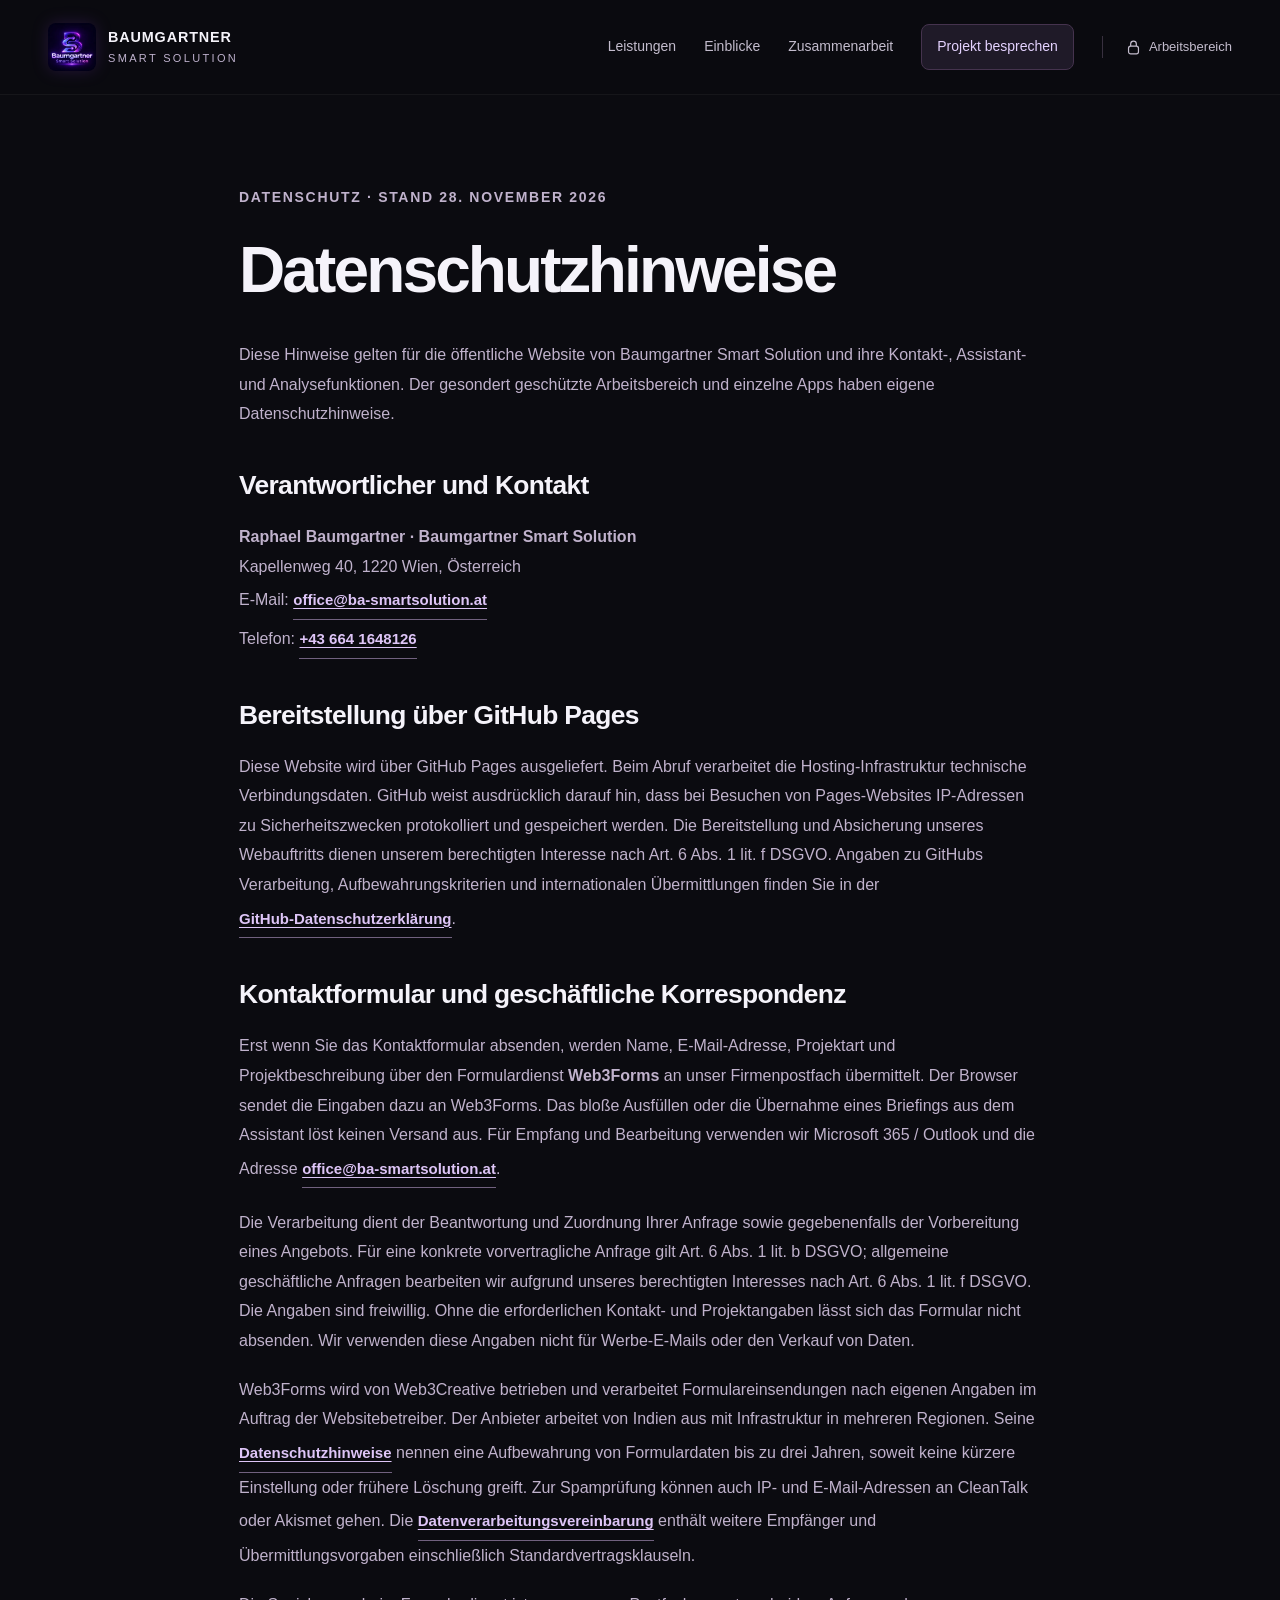
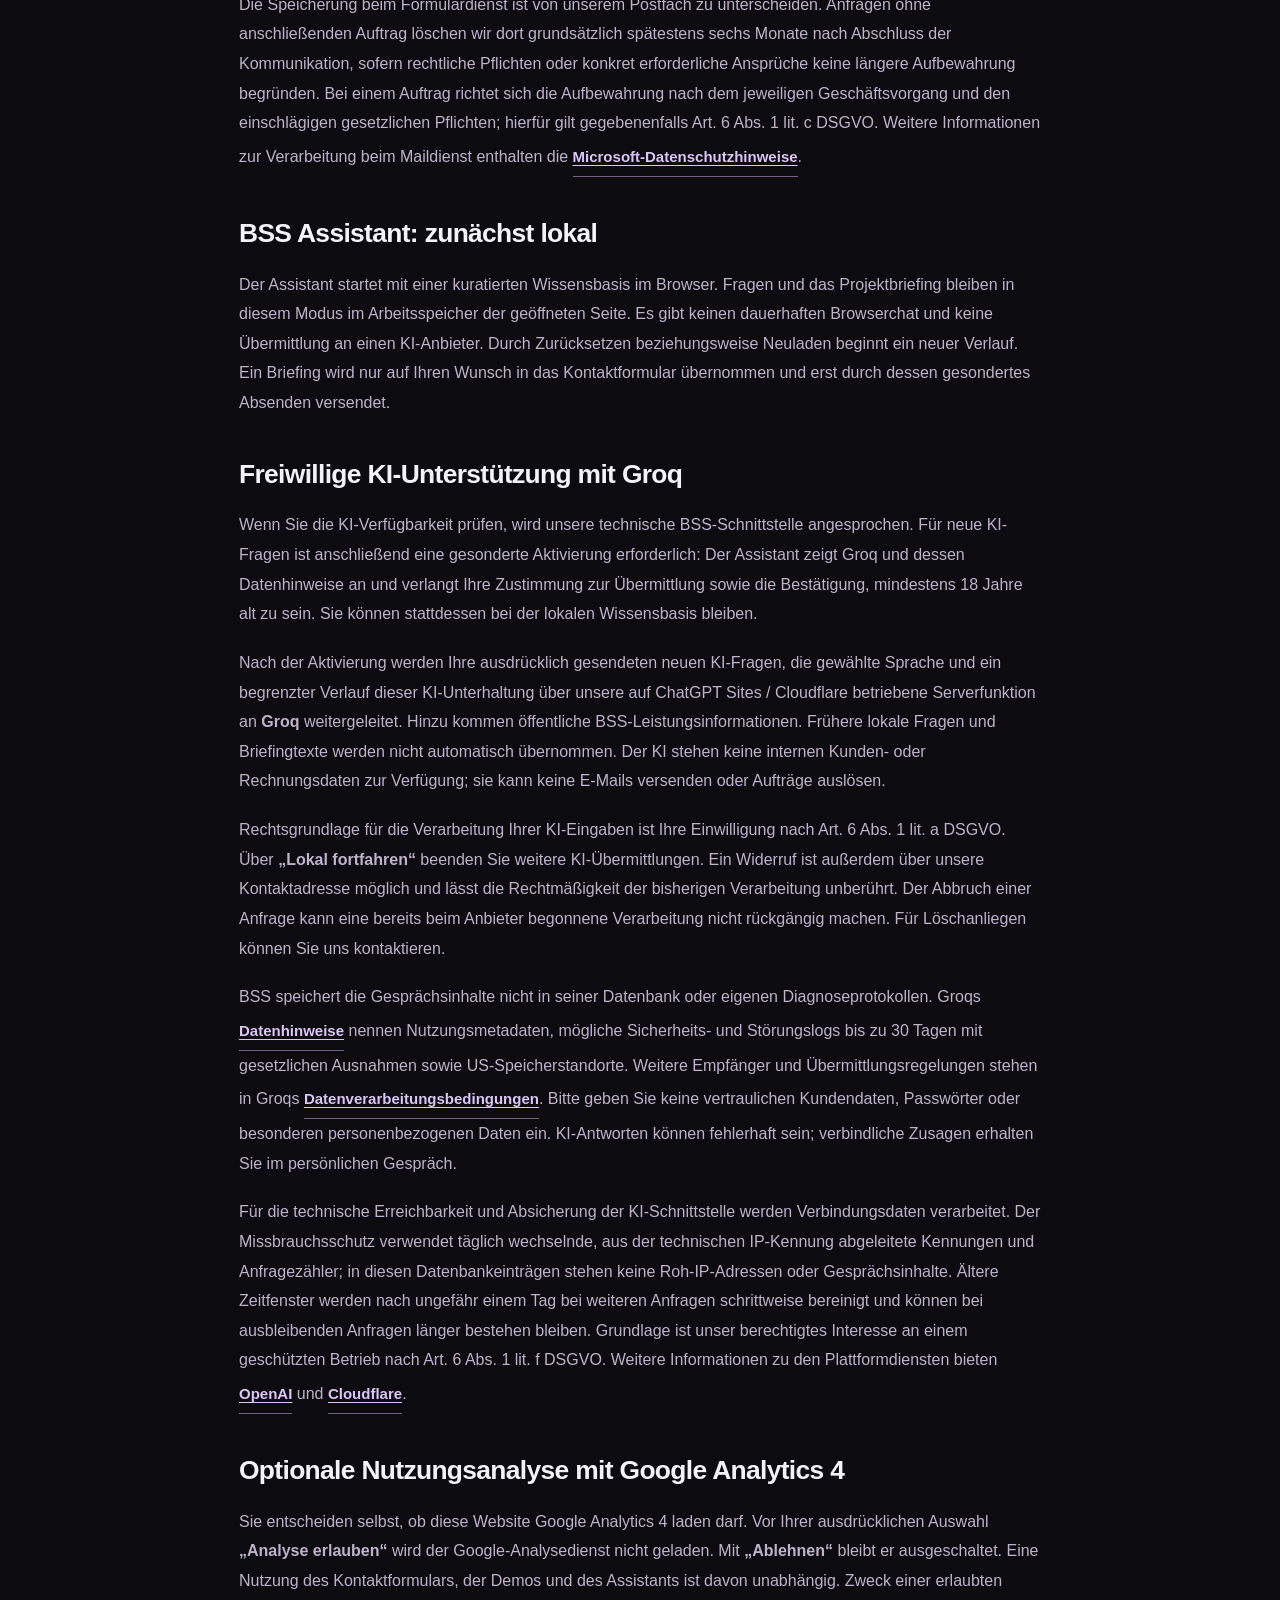
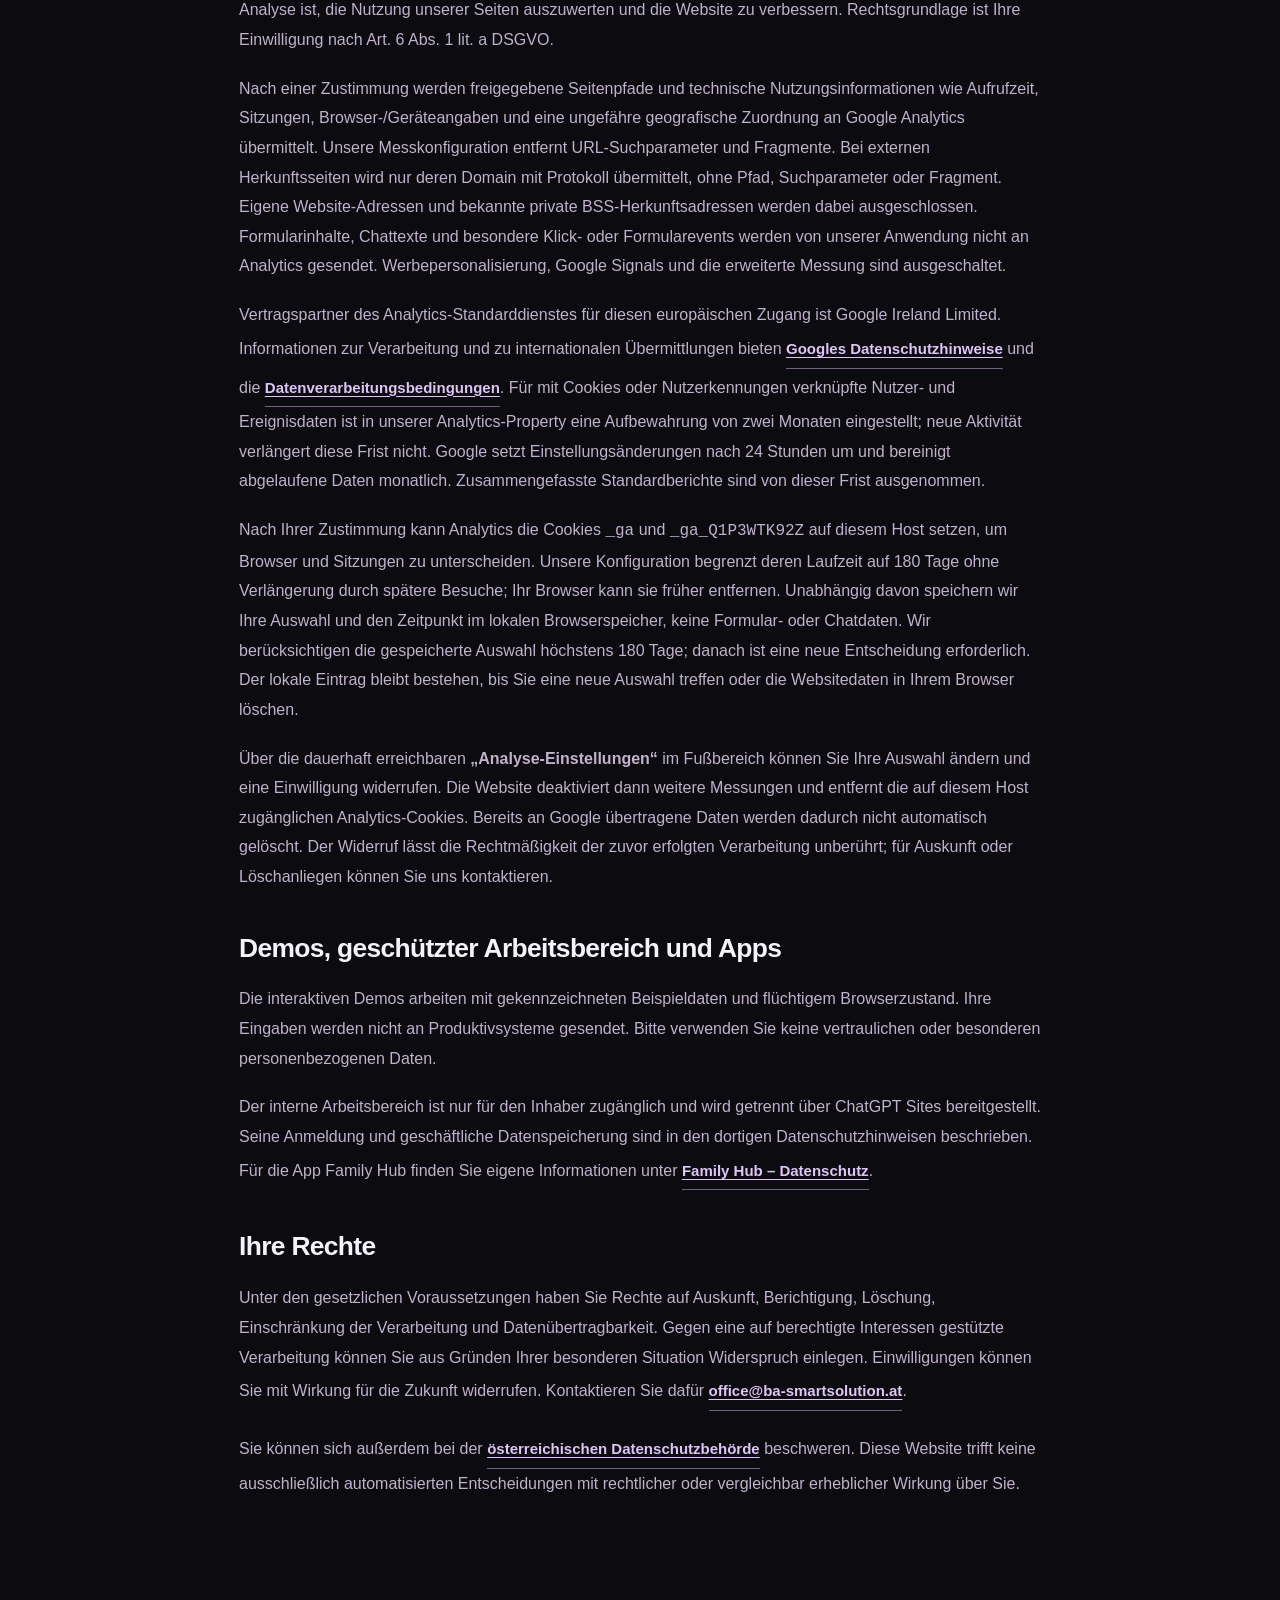
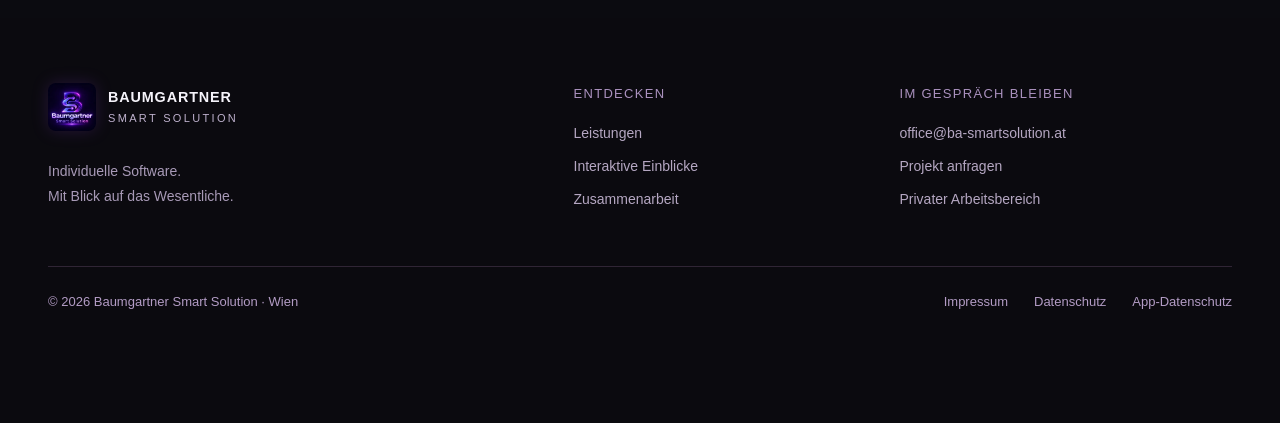
==== commit dd08a45b: "Clarify analytics consent identity and withdrawal information" ====
--- a/datenschutz/index.html
+++ b/datenschutz/index.html
@@ -1,5 +1,5 @@
 <!doctype html>
-<html lang="de-AT" data-bss-public="true"><head><meta charset="utf-8"><meta name="viewport" content="width=device-width,initial-scale=1"><meta name="theme-color" content="#0b0b10"><meta name="robots" content="index,follow"><title>Datenschutzhinweise | Baumgartner Smart Solution</title><meta name="google-site-verification" content="pA-c0gur_8E8bolG58NgDhVEgGMbkSLI1B_qyQHLnXA"><meta name="referrer" content="strict-origin"><script src="/assets/public-config.js?v=98e39e7681a27174"></script><script type="module" src="/assets/analytics.js?v=fdeb63811a330b13"></script><meta name="description" content="Datenschutz auf der BSS-Website: GitHub Pages, Kontakt über Web3Forms, freiwillige Groq-KI und Google Analytics nur nach Ihrer Auswahl."><link rel="canonical" href="https://www.ba-smartsolution.at/datenschutz/"><meta property="og:title" content="Datenschutzhinweise | Baumgartner Smart Solution"><meta property="og:description" content="Datenschutz auf der BSS-Website: GitHub Pages, Kontakt über Web3Forms, freiwillige Groq-KI und Google Analytics nur nach Ihrer Auswahl."><meta property="og:url" content="https://www.ba-smartsolution.at/datenschutz/"><meta property="og:type" content="website"><link rel="icon" type="image/webp" href="/assets/bss-logo.webp?v=2179de34f382b040"><link rel="stylesheet" href="/assets/site.css?v=f07c1f18b81f6017"><script type="module" src="/assets/site.js?v=258b6f87236b6660"></script></head><body><a class="skip-link" href="#main">Zum Inhalt</a><header class="site-header" id="siteHeader"><div class="container nav">
+<html lang="de-AT" data-bss-public="true"><head><meta charset="utf-8"><meta name="viewport" content="width=device-width,initial-scale=1"><meta name="theme-color" content="#0b0b10"><meta name="robots" content="index,follow"><title>Datenschutzhinweise | Baumgartner Smart Solution</title><meta name="google-site-verification" content="pA-c0gur_8E8bolG58NgDhVEgGMbkSLI1B_qyQHLnXA"><meta name="referrer" content="strict-origin"><script src="/assets/public-config.js?v=98e39e7681a27174"></script><script type="module" src="/assets/analytics.js?v=622d36d52c6e0fca"></script><meta name="description" content="Datenschutz auf der BSS-Website: GitHub Pages, Kontakt über Web3Forms, freiwillige Groq-KI und Google Analytics nur nach Ihrer Auswahl."><link rel="canonical" href="https://www.ba-smartsolution.at/datenschutz/"><meta property="og:title" content="Datenschutzhinweise | Baumgartner Smart Solution"><meta property="og:description" content="Datenschutz auf der BSS-Website: GitHub Pages, Kontakt über Web3Forms, freiwillige Groq-KI und Google Analytics nur nach Ihrer Auswahl."><meta property="og:url" content="https://www.ba-smartsolution.at/datenschutz/"><meta property="og:type" content="website"><link rel="icon" type="image/webp" href="/assets/bss-logo.webp?v=2179de34f382b040"><link rel="stylesheet" href="/assets/site.css?v=f07c1f18b81f6017"><script type="module" src="/assets/site.js?v=258b6f87236b6660"></script></head><body><a class="skip-link" href="#main">Zum Inhalt</a><header class="site-header" id="siteHeader"><div class="container nav">
 <a class="brand" href="/" aria-label="Baumgartner Smart Solution – Startseite"><img src="/assets/bss-logo.webp?v=2179de34f382b040" width="48" height="48" alt=""><span>BAUMGARTNER<small>SMART SOLUTION</small></span></a>
 <button id="menuToggle" class="menu-toggle" type="button" aria-controls="navigation" aria-expanded="false"><span class="menu-lines" aria-hidden="true"></span><span>Menü</span></button>
 <nav id="navigation" class="nav-links" aria-label="Hauptnavigation"><a href="/#leistungen">Leistungen</a><a href="/#portfolio">Einblicke</a><a href="/#ablauf">Zusammenarbeit</a><a class="nav-contact" href="/#kontakt">Projekt besprechen</a><a class="workspace-link" href="https://baumgartner-smart-solution-vorschau.acutetang2.chatgpt.site/arbeitsbereich" aria-label="Privaten BSS-Arbeitsbereich öffnen"><svg viewBox="0 0 24 24" aria-hidden="true"><rect x="5" y="10" width="14" height="11" rx="3"/><path d="M8 10V7a4 4 0 0 1 8 0v3"/></svg><span>Arbeitsbereich</span></a></nav>
@@ -28,7 +28,7 @@
 <p>Sie entscheiden selbst, ob diese Website Google Analytics 4 laden darf. Vor Ihrer ausdrücklichen Auswahl <strong>„Analyse erlauben“</strong> wird der Google-Analysedienst nicht geladen. Mit <strong>„Ablehnen“</strong> bleibt er ausgeschaltet. Eine Nutzung des Kontaktformulars, der Demos und des Assistants ist davon unabhängig. Zweck einer erlaubten Analyse ist, die Nutzung unserer Seiten auszuwerten und die Website zu verbessern. Rechtsgrundlage ist Ihre Einwilligung nach Art. 6 Abs. 1 lit. a DSGVO.</p>
 <p>Nach einer Zustimmung werden freigegebene Seitenpfade und technische Nutzungsinformationen wie Aufrufzeit, Sitzungen, Browser-/Geräteangaben und eine ungefähre geografische Zuordnung an Google Analytics übermittelt. Unsere Messkonfiguration entfernt URL-Suchparameter und Fragmente. Bei externen Herkunftsseiten wird nur deren Domain mit Protokoll übermittelt, ohne Pfad, Suchparameter oder Fragment. Eigene Website-Adressen und bekannte private BSS-Herkunftsadressen werden dabei ausgeschlossen. Formularinhalte, Chattexte und besondere Klick- oder Formularevents werden von unserer Anwendung nicht an Analytics gesendet. Werbepersonalisierung, Google Signals und die erweiterte Messung sind ausgeschaltet.</p>
 <p>Vertragspartner des Analytics-Standarddienstes für diesen europäischen Zugang ist Google Ireland Limited. Informationen zur Verarbeitung und zu internationalen Übermittlungen bieten <a class="text-link" href="https://policies.google.com/privacy?hl=de" target="_blank" rel="noopener noreferrer">Googles Datenschutzhinweise</a> und die <a class="text-link" href="https://business.safety.google/adsprocessorterms/" target="_blank" rel="noopener noreferrer">Datenverarbeitungsbedingungen</a>. Für mit Cookies oder Nutzerkennungen verknüpfte Nutzer- und Ereignisdaten ist in unserer Analytics-Property eine Aufbewahrung von zwei Monaten eingestellt; neue Aktivität verlängert diese Frist nicht. Google setzt Einstellungsänderungen nach 24 Stunden um und bereinigt abgelaufene Daten monatlich. Zusammengefasste Standardberichte sind von dieser Frist ausgenommen.</p>
-<p>Nach Ihrer Zustimmung kann Analytics die Cookies <code>_ga</code> und <code>_ga_Q1P3WTK92Z</code> auf diesem Host setzen, um Browser und Sitzungen zu unterscheiden. Unsere Konfiguration begrenzt deren Laufzeit auf 180 Tage ohne Verlängerung durch spätere Besuche; Ihr Browser kann sie früher entfernen. Ihre Entscheidung speichern wir unabhängig davon für höchstens 180 Tage im lokalen Browserspeicher: ausschließlich die Auswahl und den Zeitpunkt, keine Formular- oder Chatdaten. So wird Ihre Entscheidung bei weiteren Aufrufen berücksichtigt.</p>
+<p>Nach Ihrer Zustimmung kann Analytics die Cookies <code>_ga</code> und <code>_ga_Q1P3WTK92Z</code> auf diesem Host setzen, um Browser und Sitzungen zu unterscheiden. Unsere Konfiguration begrenzt deren Laufzeit auf 180 Tage ohne Verlängerung durch spätere Besuche; Ihr Browser kann sie früher entfernen. Unabhängig davon speichern wir Ihre Auswahl und den Zeitpunkt im lokalen Browserspeicher, keine Formular- oder Chatdaten. Wir berücksichtigen die gespeicherte Auswahl höchstens 180 Tage; danach ist eine neue Entscheidung erforderlich. Der lokale Eintrag bleibt bestehen, bis Sie eine neue Auswahl treffen oder die Websitedaten in Ihrem Browser löschen.</p>
 <p>Über die dauerhaft erreichbaren <strong>„Analyse-Einstellungen“</strong> im Fußbereich können Sie Ihre Auswahl ändern und eine Einwilligung widerrufen. Die Website deaktiviert dann weitere Messungen und entfernt die auf diesem Host zugänglichen Analytics-Cookies. Bereits an Google übertragene Daten werden dadurch nicht automatisch gelöscht. Der Widerruf lässt die Rechtmäßigkeit der zuvor erfolgten Verarbeitung unberührt; für Auskunft oder Löschanliegen können Sie uns kontaktieren.</p>
 <h2>Demos, geschützter Arbeitsbereich und Apps</h2>
 <p>Die interaktiven Demos arbeiten mit gekennzeichneten Beispieldaten und flüchtigem Browserzustand. Ihre Eingaben werden nicht an Produktivsysteme gesendet. Bitte verwenden Sie keine vertraulichen oder besonderen personenbezogenen Daten.</p>
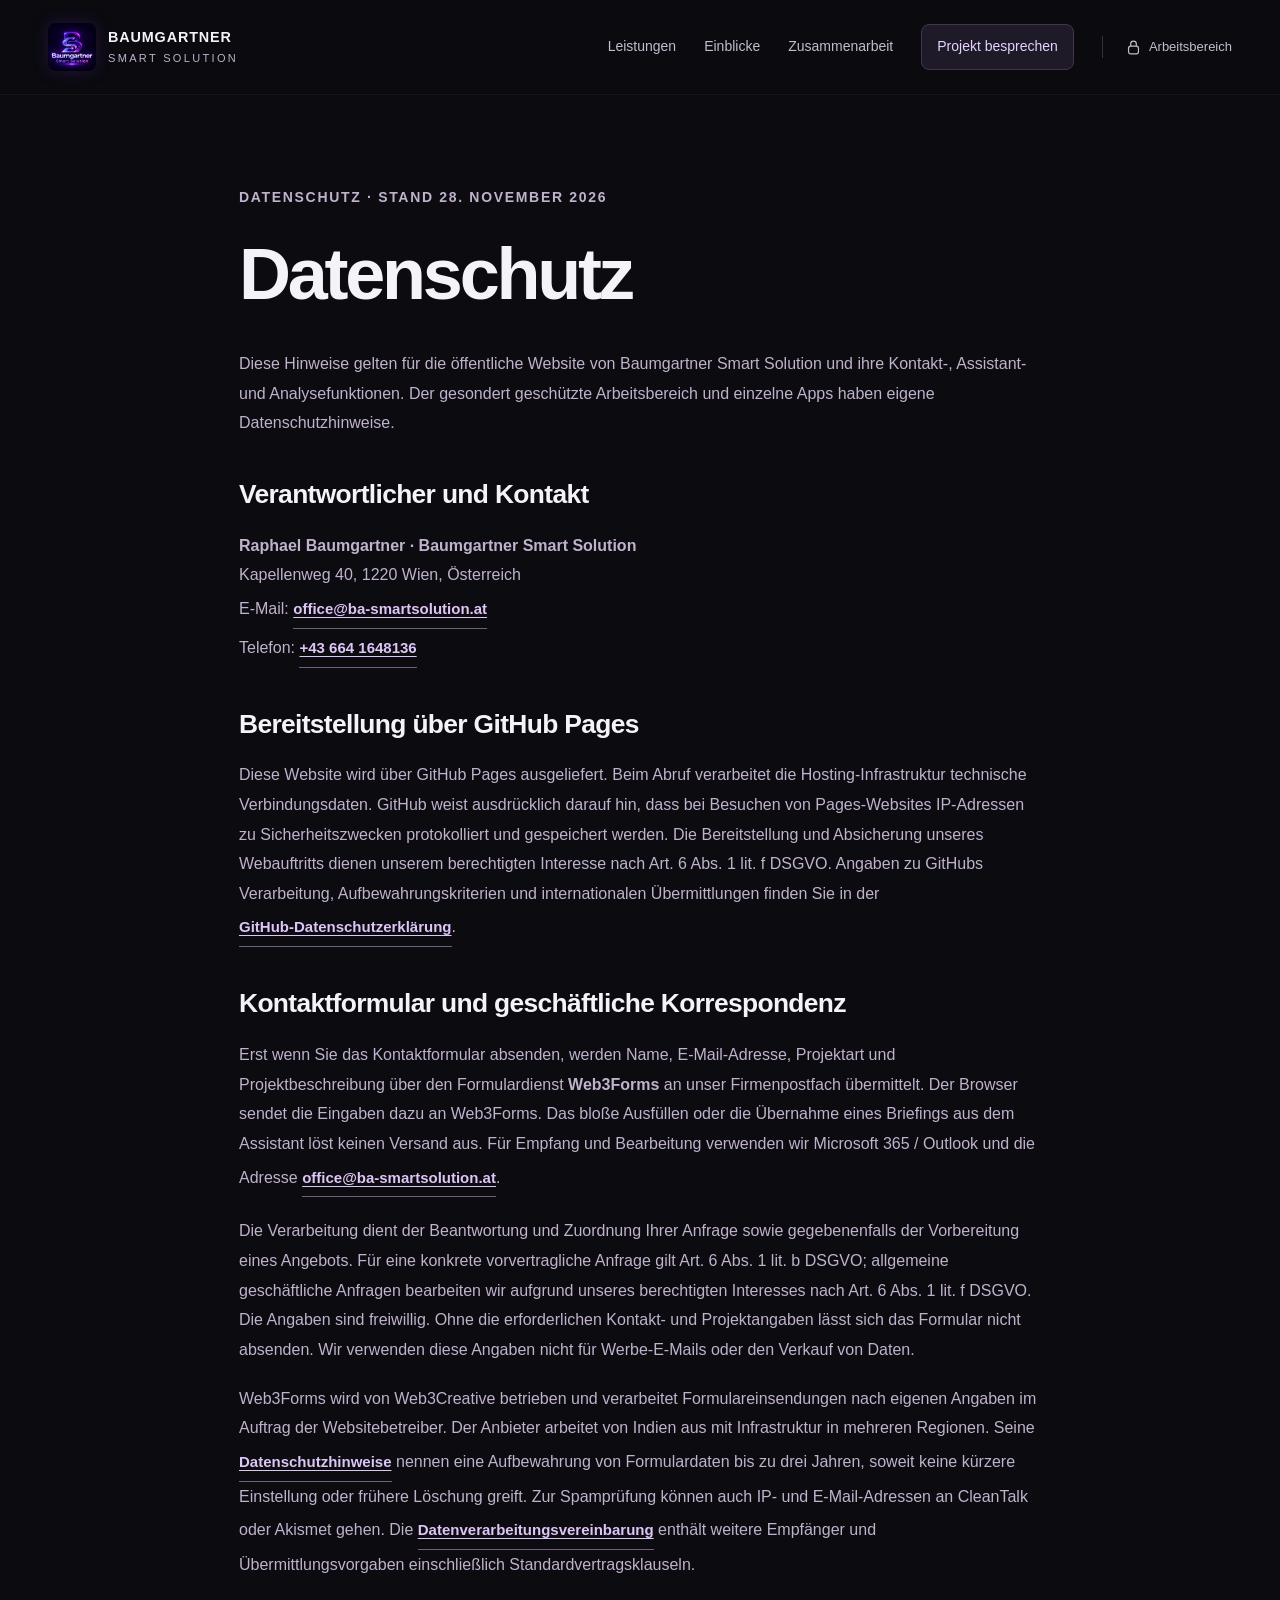
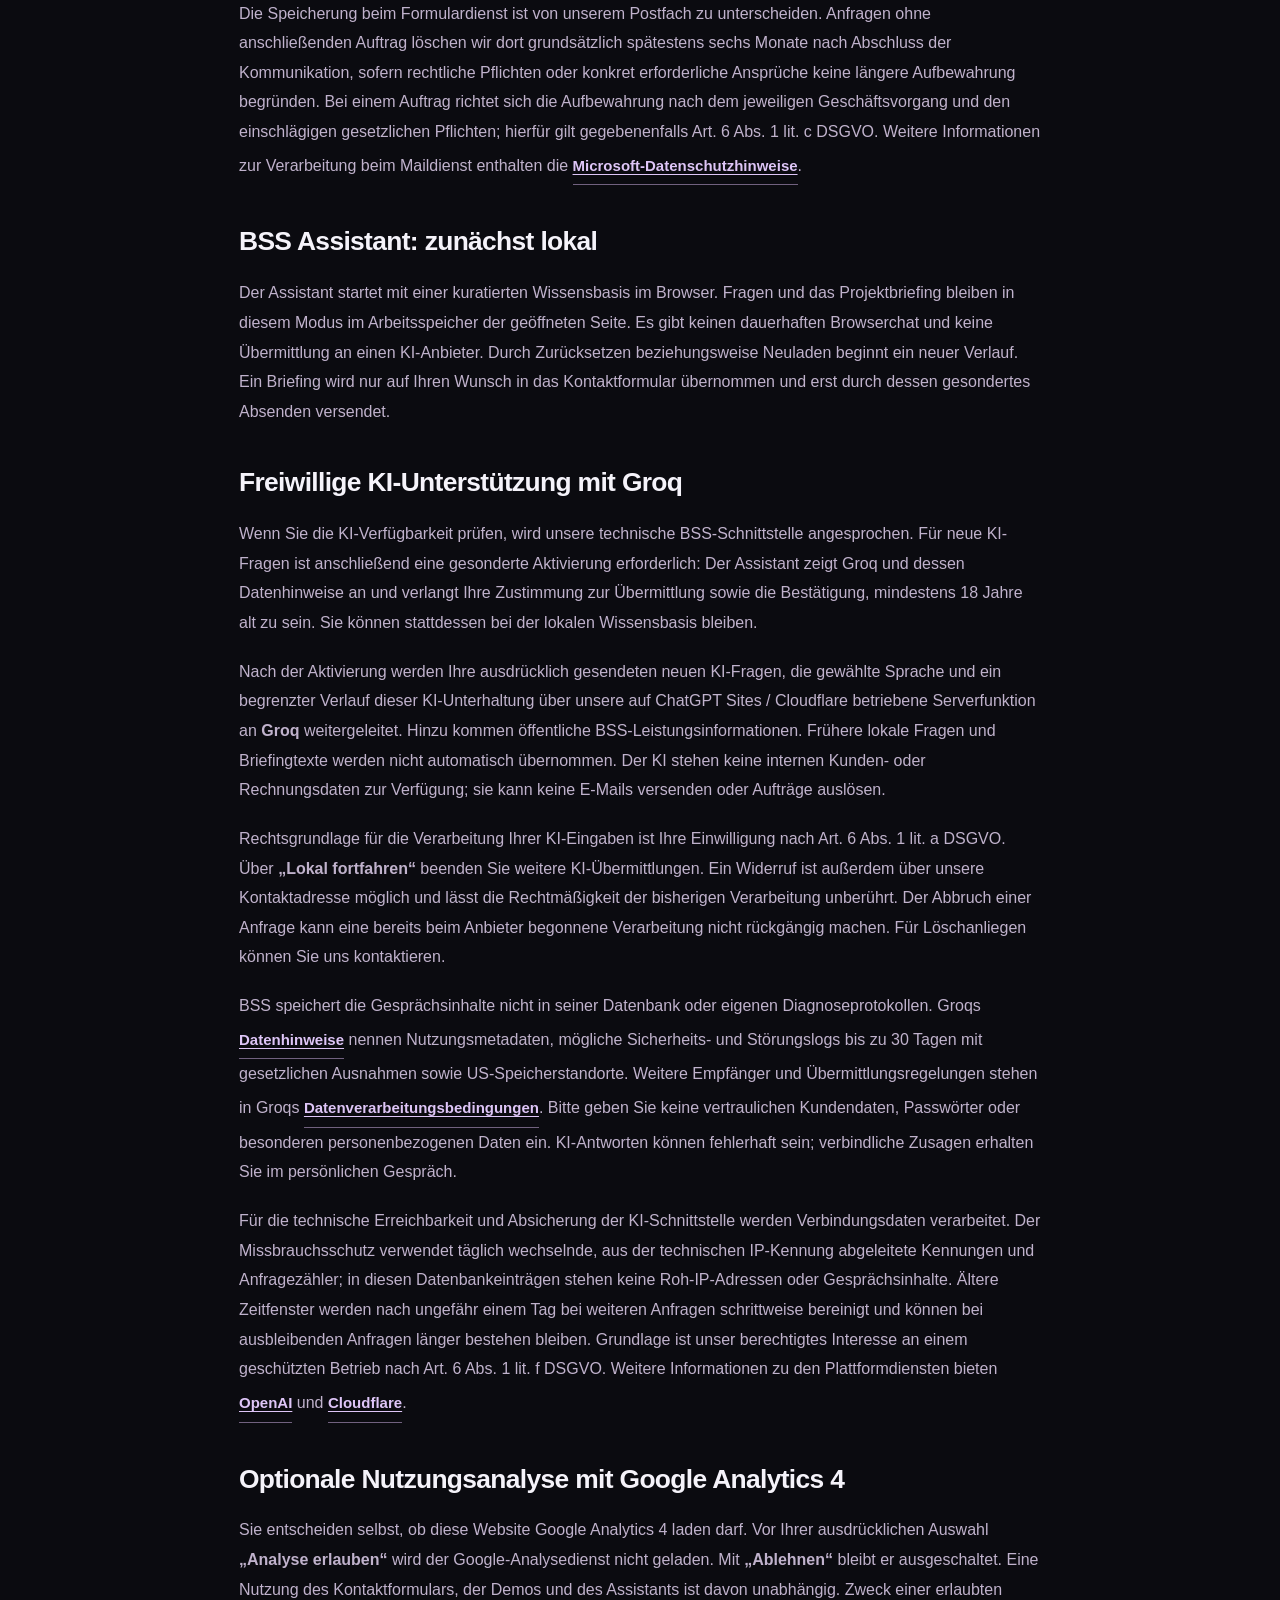
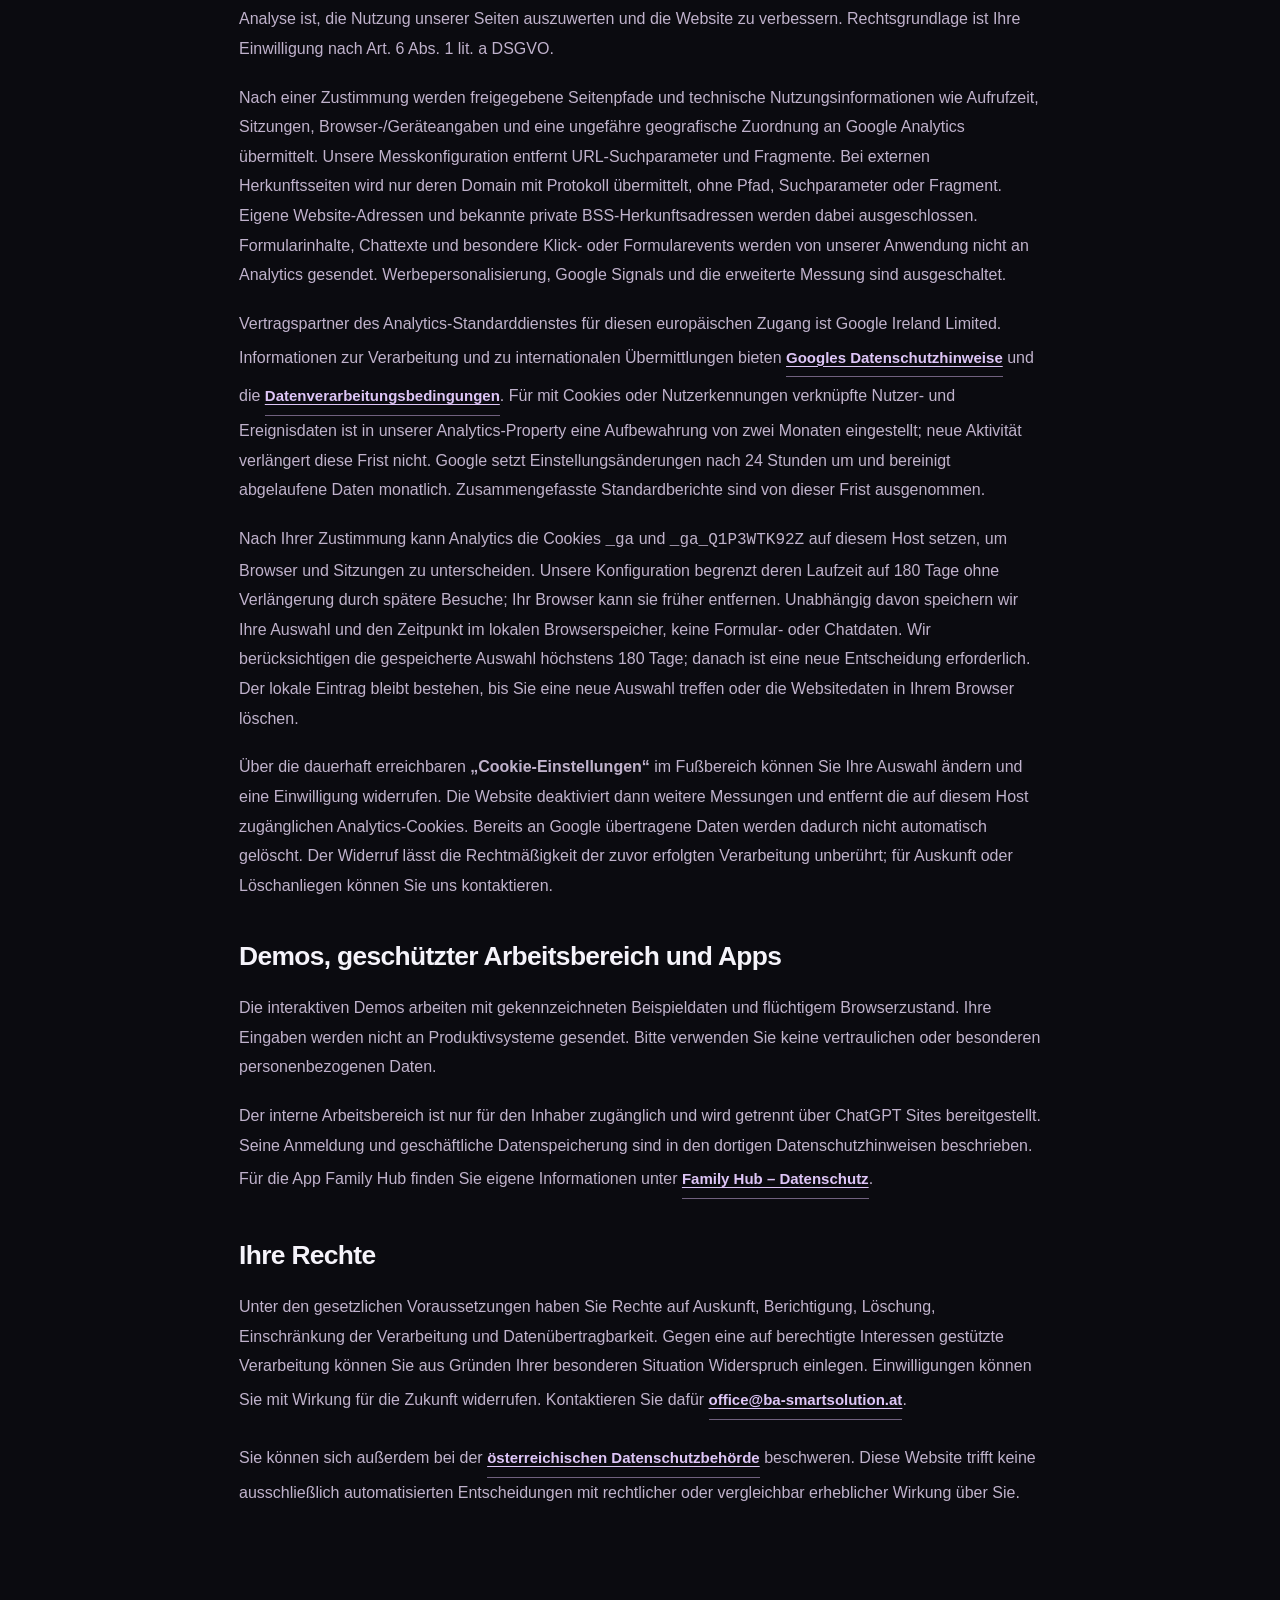
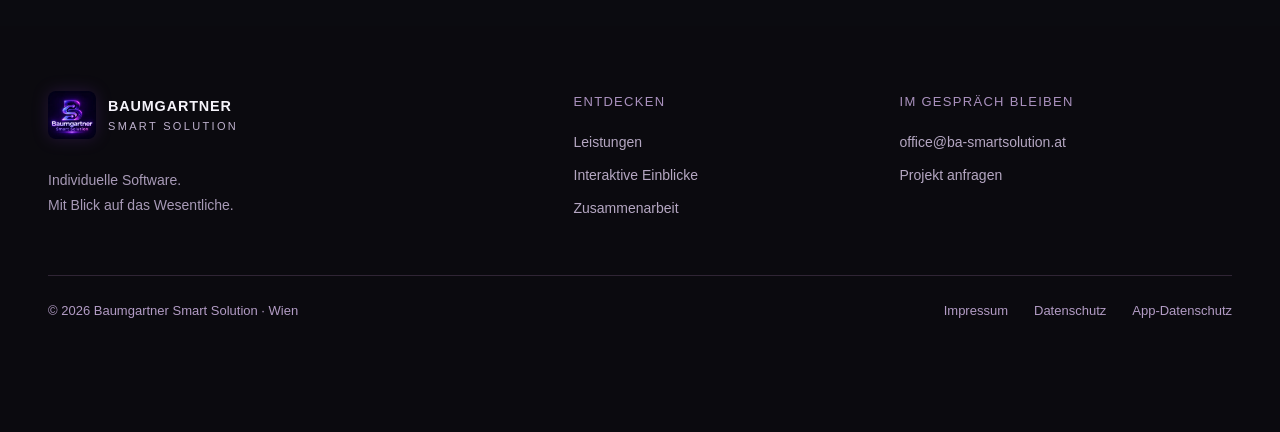
==== commit 18bccfd4: "Fix mobile inquiry feedback and refine privacy, pricing and cookie banner" ====
--- a/datenschutz/index.html
+++ b/datenschutz/index.html
@@ -1,14 +1,14 @@
 <!doctype html>
-<html lang="de-AT" data-bss-public="true"><head><meta charset="utf-8"><meta name="viewport" content="width=device-width,initial-scale=1"><meta name="theme-color" content="#0b0b10"><meta name="robots" content="index,follow"><title>Datenschutzhinweise | Baumgartner Smart Solution</title><meta name="google-site-verification" content="pA-c0gur_8E8bolG58NgDhVEgGMbkSLI1B_qyQHLnXA"><meta name="referrer" content="strict-origin"><script src="/assets/public-config.js?v=98e39e7681a27174"></script><script type="module" src="/assets/analytics.js?v=622d36d52c6e0fca"></script><meta name="description" content="Datenschutz auf der BSS-Website: GitHub Pages, Kontakt über Web3Forms, freiwillige Groq-KI und Google Analytics nur nach Ihrer Auswahl."><link rel="canonical" href="https://www.ba-smartsolution.at/datenschutz/"><meta property="og:title" content="Datenschutzhinweise | Baumgartner Smart Solution"><meta property="og:description" content="Datenschutz auf der BSS-Website: GitHub Pages, Kontakt über Web3Forms, freiwillige Groq-KI und Google Analytics nur nach Ihrer Auswahl."><meta property="og:url" content="https://www.ba-smartsolution.at/datenschutz/"><meta property="og:type" content="website"><link rel="icon" type="image/webp" href="/assets/bss-logo.webp?v=2179de34f382b040"><link rel="stylesheet" href="/assets/site.css?v=f07c1f18b81f6017"><script type="module" src="/assets/site.js?v=258b6f87236b6660"></script></head><body><a class="skip-link" href="#main">Zum Inhalt</a><header class="site-header" id="siteHeader"><div class="container nav">
+<html lang="de-AT" data-bss-public="true"><head><meta charset="utf-8"><meta name="viewport" content="width=device-width,initial-scale=1"><meta name="theme-color" content="#0b0b10"><meta name="robots" content="index,follow"><title>Datenschutzhinweise | Baumgartner Smart Solution</title><meta name="google-site-verification" content="pA-c0gur_8E8bolG58NgDhVEgGMbkSLI1B_qyQHLnXA"><meta name="referrer" content="strict-origin"><script src="/assets/public-config.js?v=98e39e7681a27174"></script><script type="module" src="/assets/analytics.js?v=cca6bf2f4d1f14a4"></script><meta name="description" content="Datenschutz auf der BSS-Website: GitHub Pages, Kontakt über Web3Forms, freiwillige Groq-KI und Google Analytics nur nach Ihrer Auswahl."><link rel="canonical" href="https://www.ba-smartsolution.at/datenschutz/"><meta property="og:title" content="Datenschutzhinweise | Baumgartner Smart Solution"><meta property="og:description" content="Datenschutz auf der BSS-Website: GitHub Pages, Kontakt über Web3Forms, freiwillige Groq-KI und Google Analytics nur nach Ihrer Auswahl."><meta property="og:url" content="https://www.ba-smartsolution.at/datenschutz/"><meta property="og:type" content="website"><link rel="icon" type="image/webp" href="/assets/bss-logo.webp?v=2179de34f382b040"><link rel="stylesheet" href="/assets/site.css?v=3e92d8ab66f64aaa"><script type="module" src="/assets/site.js?v=75fe4beefe0dc93e"></script></head><body><a class="skip-link" href="#main">Zum Inhalt</a><header class="site-header" id="siteHeader"><div class="container nav">
 <a class="brand" href="/" aria-label="Baumgartner Smart Solution – Startseite"><img src="/assets/bss-logo.webp?v=2179de34f382b040" width="48" height="48" alt=""><span>BAUMGARTNER<small>SMART SOLUTION</small></span></a>
 <button id="menuToggle" class="menu-toggle" type="button" aria-controls="navigation" aria-expanded="false"><span class="menu-lines" aria-hidden="true"></span><span>Menü</span></button>
 <nav id="navigation" class="nav-links" aria-label="Hauptnavigation"><a href="/#leistungen">Leistungen</a><a href="/#portfolio">Einblicke</a><a href="/#ablauf">Zusammenarbeit</a><a class="nav-contact" href="/#kontakt">Projekt besprechen</a><a class="workspace-link" href="https://baumgartner-smart-solution-vorschau.acutetang2.chatgpt.site/arbeitsbereich" aria-label="Privaten BSS-Arbeitsbereich öffnen"><svg viewBox="0 0 24 24" aria-hidden="true"><rect x="5" y="10" width="14" height="11" rx="3"/><path d="M8 10V7a4 4 0 0 1 8 0v3"/></svg><span>Arbeitsbereich</span></a></nav>
 </div></header><main id="main"><article class="container legal-main">
 <p class="eyebrow">Datenschutz · Stand 28. November 2026</p>
-<h1>Datenschutzhinweise</h1>
+<h1 class="privacy-title">Datenschutz</h1>
 <p>Diese Hinweise gelten für die öffentliche Website von Baumgartner Smart Solution und ihre Kontakt-, Assistant- und Analysefunktionen. Der gesondert geschützte Arbeitsbereich und einzelne Apps haben eigene Datenschutzhinweise.</p>
 <h2>Verantwortlicher und Kontakt</h2>
-<p><strong>Raphael Baumgartner · Baumgartner Smart Solution</strong><br>Kapellenweg 40, 1220 Wien, Österreich<br>E-Mail: <a class="text-link" href="mailto:office@ba-smartsolution.at">office@ba-smartsolution.at</a><br>Telefon: <a class="text-link" href="tel:+436641648126">+43 664 1648126</a></p>
+<p><strong>Raphael Baumgartner · Baumgartner Smart Solution</strong><br>Kapellenweg 40, 1220 Wien, Österreich<br>E-Mail: <a class="text-link" href="mailto:office@ba-smartsolution.at">office@ba-smartsolution.at</a><br>Telefon: <a class="text-link" href="tel:+436641648136">+43 664 1648136</a></p>
 <h2>Bereitstellung über GitHub Pages</h2>
 <p>Diese Website wird über GitHub Pages ausgeliefert. Beim Abruf verarbeitet die Hosting-Infrastruktur technische Verbindungsdaten. GitHub weist ausdrücklich darauf hin, dass bei Besuchen von Pages-Websites IP-Adressen zu Sicherheitszwecken protokolliert und gespeichert werden. Die Bereitstellung und Absicherung unseres Webauftritts dienen unserem berechtigten Interesse nach Art. 6 Abs. 1 lit. f DSGVO. Angaben zu GitHubs Verarbeitung, Aufbewahrungskriterien und internationalen Übermittlungen finden Sie in der <a class="text-link" href="https://docs.github.com/en/site-policy/privacy-policies/github-general-privacy-statement" target="_blank" rel="noopener noreferrer">GitHub-Datenschutzerklärung</a>.</p>
 <h2>Kontaktformular und geschäftliche Korrespondenz</h2>
@@ -29,11 +29,11 @@
 <p>Nach einer Zustimmung werden freigegebene Seitenpfade und technische Nutzungsinformationen wie Aufrufzeit, Sitzungen, Browser-/Geräteangaben und eine ungefähre geografische Zuordnung an Google Analytics übermittelt. Unsere Messkonfiguration entfernt URL-Suchparameter und Fragmente. Bei externen Herkunftsseiten wird nur deren Domain mit Protokoll übermittelt, ohne Pfad, Suchparameter oder Fragment. Eigene Website-Adressen und bekannte private BSS-Herkunftsadressen werden dabei ausgeschlossen. Formularinhalte, Chattexte und besondere Klick- oder Formularevents werden von unserer Anwendung nicht an Analytics gesendet. Werbepersonalisierung, Google Signals und die erweiterte Messung sind ausgeschaltet.</p>
 <p>Vertragspartner des Analytics-Standarddienstes für diesen europäischen Zugang ist Google Ireland Limited. Informationen zur Verarbeitung und zu internationalen Übermittlungen bieten <a class="text-link" href="https://policies.google.com/privacy?hl=de" target="_blank" rel="noopener noreferrer">Googles Datenschutzhinweise</a> und die <a class="text-link" href="https://business.safety.google/adsprocessorterms/" target="_blank" rel="noopener noreferrer">Datenverarbeitungsbedingungen</a>. Für mit Cookies oder Nutzerkennungen verknüpfte Nutzer- und Ereignisdaten ist in unserer Analytics-Property eine Aufbewahrung von zwei Monaten eingestellt; neue Aktivität verlängert diese Frist nicht. Google setzt Einstellungsänderungen nach 24 Stunden um und bereinigt abgelaufene Daten monatlich. Zusammengefasste Standardberichte sind von dieser Frist ausgenommen.</p>
 <p>Nach Ihrer Zustimmung kann Analytics die Cookies <code>_ga</code> und <code>_ga_Q1P3WTK92Z</code> auf diesem Host setzen, um Browser und Sitzungen zu unterscheiden. Unsere Konfiguration begrenzt deren Laufzeit auf 180 Tage ohne Verlängerung durch spätere Besuche; Ihr Browser kann sie früher entfernen. Unabhängig davon speichern wir Ihre Auswahl und den Zeitpunkt im lokalen Browserspeicher, keine Formular- oder Chatdaten. Wir berücksichtigen die gespeicherte Auswahl höchstens 180 Tage; danach ist eine neue Entscheidung erforderlich. Der lokale Eintrag bleibt bestehen, bis Sie eine neue Auswahl treffen oder die Websitedaten in Ihrem Browser löschen.</p>
-<p>Über die dauerhaft erreichbaren <strong>„Analyse-Einstellungen“</strong> im Fußbereich können Sie Ihre Auswahl ändern und eine Einwilligung widerrufen. Die Website deaktiviert dann weitere Messungen und entfernt die auf diesem Host zugänglichen Analytics-Cookies. Bereits an Google übertragene Daten werden dadurch nicht automatisch gelöscht. Der Widerruf lässt die Rechtmäßigkeit der zuvor erfolgten Verarbeitung unberührt; für Auskunft oder Löschanliegen können Sie uns kontaktieren.</p>
+<p>Über die dauerhaft erreichbaren <strong>„Cookie-Einstellungen“</strong> im Fußbereich können Sie Ihre Auswahl ändern und eine Einwilligung widerrufen. Die Website deaktiviert dann weitere Messungen und entfernt die auf diesem Host zugänglichen Analytics-Cookies. Bereits an Google übertragene Daten werden dadurch nicht automatisch gelöscht. Der Widerruf lässt die Rechtmäßigkeit der zuvor erfolgten Verarbeitung unberührt; für Auskunft oder Löschanliegen können Sie uns kontaktieren.</p>
 <h2>Demos, geschützter Arbeitsbereich und Apps</h2>
 <p>Die interaktiven Demos arbeiten mit gekennzeichneten Beispieldaten und flüchtigem Browserzustand. Ihre Eingaben werden nicht an Produktivsysteme gesendet. Bitte verwenden Sie keine vertraulichen oder besonderen personenbezogenen Daten.</p>
 <p>Der interne Arbeitsbereich ist nur für den Inhaber zugänglich und wird getrennt über ChatGPT Sites bereitgestellt. Seine Anmeldung und geschäftliche Datenspeicherung sind in den dortigen Datenschutzhinweisen beschrieben. Für die App Family Hub finden Sie eigene Informationen unter <a class="text-link" href="/app-datenschutz/family-hub/">Family Hub – Datenschutz</a>.</p>
 <h2>Ihre Rechte</h2>
 <p>Unter den gesetzlichen Voraussetzungen haben Sie Rechte auf Auskunft, Berichtigung, Löschung, Einschränkung der Verarbeitung und Datenübertragbarkeit. Gegen eine auf berechtigte Interessen gestützte Verarbeitung können Sie aus Gründen Ihrer besonderen Situation Widerspruch einlegen. Einwilligungen können Sie mit Wirkung für die Zukunft widerrufen. Kontaktieren Sie dafür <a class="text-link" href="mailto:office@ba-smartsolution.at">office@ba-smartsolution.at</a>.</p>
 <p>Sie können sich außerdem bei der <a class="text-link" href="https://dsb.gv.at/eingabe-an-die-dsb/beschwerde" target="_blank" rel="noopener noreferrer">österreichischen Datenschutzbehörde</a> beschweren. Diese Website trifft keine ausschließlich automatisierten Entscheidungen mit rechtlicher oder vergleichbar erheblicher Wirkung über Sie.</p>
-</article></main><footer class="footer"><div class="container"><div class="footer-main"><div><a class="brand" href="/" aria-label="Baumgartner Smart Solution – Startseite"><img src="/assets/bss-logo.webp?v=2179de34f382b040" width="48" height="48" alt=""><span>BAUMGARTNER<small>SMART SOLUTION</small></span></a><p>Individuelle Software.<br>Mit Blick auf das Wesentliche.</p></div><nav aria-label="Leistungen im Footer"><span>Entdecken</span><a href="/#leistungen">Leistungen</a><a href="/#portfolio">Interaktive Einblicke</a><a href="/#ablauf">Zusammenarbeit</a></nav><nav aria-label="Kontakt im Footer"><span>Im Gespräch bleiben</span><a href="mailto:office@ba-smartsolution.at">office@ba-smartsolution.at</a><a href="/#kontakt">Projekt anfragen</a><a href="https://baumgartner-smart-solution-vorschau.acutetang2.chatgpt.site/arbeitsbereich">Privater Arbeitsbereich</a></nav></div><div class="footer-bottom"><span>© <span id="year">2026</span> Baumgartner Smart Solution · Wien</span><nav aria-label="Rechtliche Informationen"><a href="/impressum/">Impressum</a><a href="/datenschutz/">Datenschutz</a><a href="/app-datenschutz/">App-Datenschutz</a></nav></div></div></footer></body></html>
+</article></main><footer class="footer"><div class="container"><div class="footer-main"><div><a class="brand" href="/" aria-label="Baumgartner Smart Solution – Startseite"><img src="/assets/bss-logo.webp?v=2179de34f382b040" width="48" height="48" alt=""><span>BAUMGARTNER<small>SMART SOLUTION</small></span></a><p>Individuelle Software.<br>Mit Blick auf das Wesentliche.</p></div><nav aria-label="Leistungen im Footer"><span>Entdecken</span><a href="/#leistungen">Leistungen</a><a href="/#portfolio">Interaktive Einblicke</a><a href="/#ablauf">Zusammenarbeit</a></nav><nav aria-label="Kontakt im Footer"><span>Im Gespräch bleiben</span><a href="mailto:office@ba-smartsolution.at">office@ba-smartsolution.at</a><a href="/#kontakt">Projekt anfragen</a></nav></div><div class="footer-bottom"><span>© <span id="year">2026</span> Baumgartner Smart Solution · Wien</span><nav aria-label="Rechtliche Informationen"><a href="/impressum/">Impressum</a><a href="/datenschutz/">Datenschutz</a><a href="/app-datenschutz/">App-Datenschutz</a></nav></div></div></footer></body></html>
--- a/assets/site.css
+++ b/assets/site.css
@@ -5,8 +5,8 @@
 .hero{position:relative;overflow:hidden;background:radial-gradient(ellipse at 76% 34%,#34204733 0,transparent 46%),var(--bg)}.hero-grid{display:grid;grid-template-columns:1.05fr 1fr;gap:30px;align-items:center;min-height:700px;padding-top:74px;padding-bottom:80px}.hero-copy{position:relative;z-index:2}.hero h1{font-size:clamp(3.5rem,5.9vw,6.3rem);letter-spacing:-.065em;font-weight:650;line-height:1.035;margin-bottom:28px}.hero h1 span{color:var(--purple-light);background:linear-gradient(125deg,#f1e6ff 5%,#c6a7ff 70%,#9262cf);background-clip:text;-webkit-text-fill-color:transparent}.hero-lead{font-size:1.07rem;color:#b9b1c6;max-width:450px;line-height:1.8}.hero-actions{display:flex;gap:22px;align-items:center;flex-wrap:wrap;margin-top:32px}.hero-signature{display:flex;gap:16px;align-items:center;margin-top:38px;color:#aa9cba;font-size:.8125rem}.hero-signature p{margin:0}.hero-signature strong{font-weight:400;color:#c6bdd2}.signature-line{display:block;width:34px;height:1px;background:#615270}.hero-stage{min-width:0;min-height:500px;display:flex;align-items:center;justify-content:center;position:relative;perspective:1300px;padding:30px 0 30px 15px}.stage-orbit{position:absolute;width:570px;height:570px;border:1px solid #b086e519;border-radius:50%;transform:rotateX(57deg) rotateZ(-27deg);pointer-events:none}.orbit-two{width:730px;height:730px;border-color:#b086e50d}.orbit-three{width:410px;height:410px;border-color:#b086e526}.studio-window{position:relative;width:100%;min-width:0;max-width:550px;border:1px solid #69517c6b;background:linear-gradient(140deg,#262130,#141219);border-radius:15px;box-shadow:0 30px 80px #0008,0 0 70px #6f3dac17;transform:rotateY(-9deg) rotateX(6deg) rotateZ(-2deg);transition:transform .5s ease;overflow:hidden;z-index:2}.window-toolbar{padding:15px;display:flex;align-items:center;gap:13px;border-bottom:1px solid #ffffff0c;color:#b5a7c6;font-size:.75rem;letter-spacing:.02em}.window-controls{display:flex;gap:5px}.window-controls i{display:block;width:7px;height:7px;background:#695775;border-radius:50%}.window-controls i:nth-child(2){background:#81698b}.window-controls i:nth-child(3){background:#967aaa}.window-symbol{margin-left:auto}.mini-workspace{display:grid;grid-template-columns:58px 1fr}.mini-sidebar{padding:18px 9px;display:flex;align-items:center;flex-direction:column;gap:18px;background:#100e1677;border-right:1px solid #ffffff07}.mini-sidebar img{margin-bottom:13px}.side-square{font-size:22px;line-height:1.5;color:#6e617d;width:34px;text-align:center;border-radius:8px}.side-square.active{background:#332644;color:#d0b4ed}.mini-main{padding:22px 20px 26px;min-width:0}.mini-kicker{font-size:.8125rem;color:#b6a8c4;margin-bottom:4px}.mini-heading{display:flex;gap:8px;align-items:center;justify-content:space-between;margin-bottom:22px}.mini-heading h2{font-size:1.65rem;margin:0;letter-spacing:-.03em}.demo-label{font-size:.75rem;white-space:nowrap;padding:3px 6px}.mini-stats{display:grid;grid-template-columns:.8fr 1.3fr;gap:12px;margin-bottom:23px}.mini-stats>div{background:#ffffff04;border:1px solid #ffffff0c;border-radius:9px;padding:12px}.mini-stats span{display:block;font-size:.8125rem;color:#b9aac8}.mini-stats strong{display:block;font-size:1.75rem;font-weight:500;letter-spacing:-.06em;line-height:1.25;margin:8px 0 2px}.mini-stats small{display:block;font-size:.75rem;color:#b6a4c8}.mini-tasks{font-size:.875rem}.mini-tasks-head{display:flex;justify-content:space-between;color:#b8a8c8;margin-bottom:10px;font-size:.8125rem}.mini-tasks label{display:flex;gap:9px;align-items:center;min-height:45px;border-top:1px solid #ffffff09;cursor:pointer}.mini-tasks input{accent-color:#bc98f4;width:17px;height:17px;flex:none;margin:0}.mini-tasks label:has(input:checked)>span:first-of-type{color:#ad9bbd;text-decoration:line-through}.task-tag{margin-left:auto;color:#b8a2cf;background:#44354f55;padding:2px 6px;border-radius:4px;font-size:.75rem}.mini-progress{display:flex;flex-wrap:wrap;justify-content:space-between;font-size:.8125rem;color:#b6a4c9;margin-top:18px;gap:9px}.progress-track{width:100%;height:5px;background:#31263d;border-radius:5px;overflow:hidden}.progress-track span{display:block;height:100%;width:0;background:linear-gradient(90deg,#8664b5,#d7b5ff);transition:width .4s}.floating-label{position:absolute;z-index:3;display:flex;align-items:center;gap:12px;background:#211a2de8;border:1px solid #6b52795c;box-shadow:0 10px 30px #0004;backdrop-filter:blur(15px);border-radius:10px;padding:14px 18px;color:#ddcdeb;font-size:.875rem;animation:float-gently 7s ease-in-out infinite}.floating-label small{display:block;color:#b9a2cc;margin-top:2px;font-size:.75rem}.top-label{top:0;right:0}.layer-icon{font-size:1.7rem;color:#bb95f3;line-height:1}.bottom-label{bottom:-8px;left:0;animation-delay:-3s}.check-symbol{width:30px;height:30px;border-radius:50%;background:#7352983b;color:#d6afff;display:grid;place-items:center;font-size:1.1rem}.motion-control{position:absolute;bottom:-50px;right:0;border:0;background:transparent;color:#b6a2ca;font-size:.75rem;text-decoration:underline;text-underline-offset:4px;min-height:36px}.expertise-strip{display:flex;justify-content:space-between;gap:30px;align-items:center;padding:28px 0;border-top:1px solid #ffffff12;font-size:.875rem;color:#aba1b9}.expertise-strip>span{color:#a091af}.expertise-strip ul{display:flex;gap:36px;list-style:none;padding:0;margin:0}.expertise-strip li{white-space:nowrap}
 .section-intro{display:grid;grid-template-columns:1.3fr .8fr;align-items:end;gap:80px;margin-bottom:50px}.section-intro h2{margin-bottom:0}.section-intro>p{color:var(--muted);line-height:1.8;max-width:430px;margin-bottom:0}.services-section{background:#101015;border-top:1px solid #ffffff07}.services-grid{display:grid;grid-template-columns:repeat(3,1fr);gap:24px}.service-card{border:1px solid #ffffff0d;border-radius:var(--radius);overflow:hidden;background:#14131b;transition:border-color .3s,transform .3s}.service-card:hover{border-color:#785a945e;transform:translateY(-5px)}.service-art{height:235px;position:relative;overflow:hidden;background:radial-gradient(ellipse at 50% 95%,#4c2d6d5c,transparent 70%);border-bottom:1px solid #ffffff06;display:flex;align-items:center;justify-content:center}.service-body{padding:30px 27px 32px}.service-body h3{font-size:1.55rem}.service-body>p:not(.category){font-size:1rem;color:var(--muted);min-height:104px}.service-body .text-link{font-size:.875rem}.art-phone{position:relative;width:136px;height:207px;border:1px solid #8c6ab265;border-radius:23px;background:linear-gradient(135deg,#33283d,#17121e);padding:25px 13px 10px;transform:rotate(-12deg) translate(-16px,30px);box-shadow:10px 12px 40px #0006;z-index:2}.art-notch{width:48px;height:7px;border-radius:8px;background:#0d0a11;position:absolute;top:9px;left:44px}.art-greeting{font-size:.875rem;line-height:1.3;color:#e5d5f6;font-weight:500;display:block;margin-bottom:15px}.art-tile{display:block;height:36px;background:linear-gradient(120deg,#715298,#9f74d0);border-radius:7px}.art-tiles{display:flex;gap:6px;margin:7px 0}.art-tiles i{height:30px;flex:1;background:#41304f;border-radius:6px}.art-line{display:block;width:80%;height:5px;border-radius:3px;background:#655170;margin:11px 0}.art-line.short{width:55%;background:#3f3348}.ghost-phone{z-index:1;position:absolute;transform:rotate(12deg) translate(43px,54px);background:#241b2f;width:133px;height:198px;opacity:.7}.art-browser{width:265px;height:177px;border-radius:11px;border:1px solid #80649855;background:linear-gradient(140deg,#2d2439,#18131f);transform:perspective(700px) rotateY(-16deg) rotateX(8deg) translateY(17px);box-shadow:0 15px 30px #0004;overflow:hidden}.art-browser-dots{display:block;color:#8e779d;font-size:1.05rem;letter-spacing:3px;border-bottom:1px solid #ffffff0b;padding:0 12px;height:28px}.art-browser-grid{display:grid;grid-template-columns:42px 1fr;gap:15px;height:145px}.art-browser-grid>i{background:#100c1644;border-right:1px solid #ffffff05}.art-browser-grid>div{padding-right:18px}.art-data-bars{display:flex;gap:9px;height:66px;align-items:end;padding-top:3px}.art-data-bars i{flex:1;height:36%;border-radius:3px 3px 0 0;background:linear-gradient(#b08ae6,#59446f)}.art-data-bars i:nth-child(2){height:58%}.art-data-bars i:nth-child(3){height:45%}.art-data-bars i:nth-child(4){height:78%}.art-data-bars i:nth-child(5){height:66%}.art-data-bars i:nth-child(6){height:95%}.flow-route{position:absolute;border:1px solid #8560ab66;width:216px;height:120px;border-radius:40px;transform:rotate(-15deg)}.flow-node{position:absolute;font-size:.875rem;padding:9px 14px;background:#30243f;border:1px solid #79559777;border-radius:8px;box-shadow:0 8px 25px #0003}.flow-a{top:50px;left:22px}.flow-b{top:123px;left:90px}.flow-c{right:20px;top:65px}.flow-center{position:absolute;bottom:16px;right:75px;display:grid;place-items:center;width:47px;height:47px;border-radius:12px;background:#6f4c98;color:#e3cbff;font-weight:600;box-shadow:0 0 40px #8b4ddf30}.portfolio-section{background:radial-gradient(ellipse at 65% 70%,#4e2a7214,transparent 55%),#0b0b10}
 .approach-section{border-block:1px solid #ffffff0b;background:radial-gradient(ellipse at 0 0,#4c2b6d19,transparent 70%),#100e15}.approach-grid{display:grid;grid-template-columns:1fr 1fr;gap:100px;align-items:center}.approach-grid h2{font-size:clamp(2.25rem,3.7vw,3.85rem);line-height:1.18;margin-bottom:28px}.approach-grid>div>p:not(.eyebrow){color:var(--muted);max-width:380px;font-size:1rem}.approach-principles article{display:flex;gap:26px;padding:32px 0;border-bottom:1px solid #ffffff10}.approach-principles article:last-child{border:0}.principle-icon{flex:none;color:#d5b7f8;font-size:1.8rem;line-height:1.4;width:38px}.approach-principles h3{font-size:1.4rem;letter-spacing:-.03em;margin-bottom:12px}.approach-principles p{color:var(--muted);font-size:1rem;line-height:1.7;margin:0;max-width:350px}.process-grid{display:grid;grid-template-columns:repeat(4,1fr);gap:30px;margin-top:65px}.process-grid article{border-top:1px solid #6d527b;padding-top:40px;position:relative}.process-marker{position:absolute;width:10px;height:10px;left:0;top:-5px;border-radius:50%;background:#b996df;box-shadow:0 0 0 6px #251c32}.process-grid h3{font-size:1.35rem;line-height:1.25;margin-bottom:17px}.process-grid article>p:last-child{font-size:1rem;color:var(--muted);line-height:1.8;margin:0}.process-grid .category{font-size:.875rem}.faq-section{padding-top:50px}.faq-grid{display:grid;grid-template-columns:1fr 1.2fr;gap:100px}.faq-list{border-top:1px solid #392e42}.faq-list details{border-bottom:1px solid #392e42}.faq-list summary{font-size:1rem;font-weight:500;padding:23px 35px 23px 0;list-style:none;cursor:pointer;position:relative;line-height:1.5}.faq-list summary::-webkit-details-marker{display:none}.faq-list summary:after{content:"+";position:absolute;right:3px;top:21px;color:#bb9adc;font-size:1.4rem;font-weight:300}.faq-list details[open] summary:after{content:"−"}.faq-list details p{font-size:1rem;line-height:1.8;color:var(--muted);padding-right:32px;margin-bottom:26px}.faq-list details a{color:var(--purple-light);text-decoration:underline;text-underline-offset:3px}
-.contact-section{position:relative;background:radial-gradient(ellipse at 18% 30%,#62417d2e,transparent 60%),#141018;border-block:1px solid #ffffff0f}.contact-grid{display:grid;grid-template-columns:1fr 1.05fr;gap:100px;align-items:start}.contact-copy{padding-top:25px}.contact-copy h2{font-size:clamp(2.6rem,4.1vw,4.3rem);line-height:1.12;margin-bottom:28px}.contact-copy>p:not(.eyebrow){max-width:390px;color:var(--muted);line-height:1.85}.contact-details{display:flex;flex-direction:column;gap:8px;margin-top:38px}.contact-details a{font-size:1.1rem;color:#e7d8f3;overflow-wrap:anywhere}.contact-details span{font-size:.875rem;color:#b19bc4}.contact-note{margin-top:48px;border-top:1px solid #4c395b;padding-top:25px;display:flex;gap:16px}.contact-note>span{font-size:1.5rem;color:#b799d2}.contact-note p{font-size:.875rem;color:#bca8cc;line-height:1.8}.contact-note button{display:block;font-size:.875rem;margin-top:5px;line-height:1.6}.contact-card{background:#1c1723;border:1px solid #4b365c77;border-radius:var(--radius);padding:34px;box-shadow:0 20px 60px #0002}.contact-card h3{font-size:1.65rem;line-height:1.3;margin-bottom:28px}.form-row{display:grid;grid-template-columns:1fr 1fr;gap:16px}form label{display:block;font-size:.875rem;color:#d3c6df}form input,form select,form textarea{width:100%;background:#120f18;color:#f0e8f7;border:1px solid #493852;border-radius:7px;padding:11px 12px;min-height:47px;margin-top:7px;outline-offset:3px;transition:border-color .2s}form input::placeholder,form textarea::placeholder{color:#aa99b5;opacity:1}form input:hover,form select:hover,form textarea:hover{border-color:#705180}form input:focus,form select:focus,form textarea:focus{border-color:#c19ae6}form select{appearance:none;padding-right:32px;background-image:url("data:image/svg+xml,%3Csvg xmlns='http://www.w3.org/2000/svg' width='16' height='16' viewBox='0 0 16 16'%3E%3Cpath d='m4 6 4 4 4-4' fill='none' stroke='%23cdb4df' stroke-width='1.5'/%3E%3C/svg%3E");background-repeat:no-repeat;background-position:right 11px center}.contact-card form>label{margin-top:19px}.contact-card textarea{resize:vertical;min-height:125px}.form-hint{font-size:.8125rem;line-height:1.65;color:#b9a5c5;margin:19px 0 22px}.form-hint a{color:#dfc5f2;text-decoration:underline;text-underline-offset:3px}.contact-card button[type=submit]{width:100%}.form-status{color:#e3c5f6;font-size:.875rem;line-height:1.7}.form-status:not(:empty){border-top:1px solid #5b4068;margin-top:18px;padding-top:15px}.honey{position:absolute;left:-9999px;width:1px;height:1px;overflow:hidden}
-.footer{background:#0b0a0f;padding:65px 0 calc(112px + env(safe-area-inset-bottom,0px))}.footer-main{display:grid;grid-template-columns:1.4fr .8fr 1fr;gap:60px;padding-bottom:55px}.footer-main>div>p{font-size:.875rem;line-height:1.8;color:#a89ab7;margin:20px 0 0}.footer-main nav{display:flex;flex-direction:column;gap:10px;align-items:flex-start;font-size:.875rem;color:#b5a7c2}.footer-main nav>span{font-size:.8125rem;letter-spacing:.1em;text-transform:uppercase;color:#aa91be;margin-bottom:8px}.footer-main nav a:hover{color:#e7d4fa}.footer-bottom{display:flex;justify-content:space-between;gap:25px;border-top:1px solid #302535;padding-top:24px;font-size:.8125rem;color:#b39cc5}.footer-bottom nav{display:flex;gap:26px}.footer a{overflow-wrap:anywhere}.legal-main{max-width:850px;margin:auto;padding:90px 24px 100px}.legal-main h1{font-size:clamp(2.7rem,5vw,4.5rem);margin:20px 0 35px}.legal-main h2{font-size:1.65rem;letter-spacing:-.025em;margin-top:42px}.legal-main p,.legal-main li{color:#c0b2cc;line-height:1.85}.legal-main a:not(.button){color:#dec5f7;text-decoration:underline;text-underline-offset:3px}.legal-main .back-link{font-size:.875rem}.legal-note{padding:20px 24px;border:1px solid #73528b;background:#332340;border-radius:10px;color:#e7d1f6}.service-page-hero{padding:95px 0 75px;max-width:950px}.service-page-hero h1{font-size:clamp(3rem,5vw,5.2rem);line-height:1.06}.service-page-hero p:not(.eyebrow){max-width:650px;font-size:1.15rem;line-height:1.8;color:var(--muted)}.service-detail-grid{display:grid;grid-template-columns:1fr 1fr;gap:70px;border-top:1px solid var(--line);padding:55px 0 80px}.service-detail-grid h2{font-size:2rem}.service-detail-grid p,.service-detail-grid li{color:var(--muted);line-height:1.8}.service-detail-grid li{margin-bottom:12px}.motion-paused *, .motion-paused *:before,.motion-paused *:after{animation-play-state:paused!important}.motion-paused .studio-window{transform:none!important}.reveal{opacity:1;transform:none}.js-motion .reveal.pending{opacity:0;transform:translateY(18px)}.js-motion .reveal{transition:opacity .65s ease,transform .65s ease}
+.contact-section{position:relative;background:radial-gradient(ellipse at 18% 30%,#62417d2e,transparent 60%),#141018;border-block:1px solid #ffffff0f}.contact-grid{display:grid;grid-template-columns:1fr 1.05fr;gap:100px;align-items:start}.contact-copy{padding-top:25px}.contact-copy h2{font-size:clamp(2.6rem,4.1vw,4.3rem);line-height:1.12;margin-bottom:28px}.contact-copy>p:not(.eyebrow){max-width:390px;color:var(--muted);line-height:1.85}.contact-details{display:flex;flex-direction:column;gap:8px;margin-top:38px}.contact-details a{font-size:1.1rem;color:#e7d8f3;overflow-wrap:anywhere}.contact-details span{font-size:.875rem;color:#b19bc4}.contact-note{margin-top:48px;border-top:1px solid #4c395b;padding-top:25px;display:flex;gap:16px}.contact-note>span{font-size:1.5rem;color:#b799d2}.contact-note p{font-size:.875rem;color:#bca8cc;line-height:1.8}.contact-note button{display:block;font-size:.875rem;margin-top:5px;line-height:1.6}.contact-card{background:#1c1723;border:1px solid #4b365c77;border-radius:var(--radius);padding:34px;box-shadow:0 20px 60px #0002}.contact-card h3{font-size:1.65rem;line-height:1.3;margin-bottom:28px}.form-row{display:grid;grid-template-columns:1fr 1fr;gap:16px}form label{display:block;font-size:.875rem;color:#d3c6df}form input,form select,form textarea{width:100%;background:#120f18;color:#f0e8f7;border:1px solid #493852;border-radius:7px;padding:11px 12px;min-height:47px;margin-top:7px;outline-offset:3px;transition:border-color .2s}form input::placeholder,form textarea::placeholder{color:#aa99b5;opacity:1}form input:hover,form select:hover,form textarea:hover{border-color:#705180}form input:focus,form select:focus,form textarea:focus{border-color:#c19ae6}#inquiryForm [aria-invalid="true"]{border-color:#f2a7b5}form select{appearance:none;padding-right:32px;background-image:url("data:image/svg+xml,%3Csvg xmlns='http://www.w3.org/2000/svg' width='16' height='16' viewBox='0 0 16 16'%3E%3Cpath d='m4 6 4 4 4-4' fill='none' stroke='%23cdb4df' stroke-width='1.5'/%3E%3C/svg%3E");background-repeat:no-repeat;background-position:right 11px center}.contact-card form>label{margin-top:19px}.contact-card input,.contact-card select,.contact-card textarea{font-size:1rem}.contact-card textarea{resize:vertical;min-height:125px}.form-hint{font-size:.8125rem;line-height:1.65;color:#b9a5c5;margin:19px 0 22px}.form-hint a{color:#dfc5f2;text-decoration:underline;text-underline-offset:3px}.contact-card button[type=submit]{width:100%}.form-status{color:#e3c5f6;font-size:.875rem;line-height:1.7}.form-status:not(:empty){border-top:1px solid #5b4068;margin-top:18px;padding-top:15px}.honey{position:absolute;left:-9999px;width:1px;height:1px;overflow:hidden}
+.footer{background:#0b0a0f;padding:65px 0 calc(112px + env(safe-area-inset-bottom,0px))}.footer-main{display:grid;grid-template-columns:1.4fr .8fr 1fr;gap:60px;padding-bottom:55px}.footer-main>div>p{font-size:.875rem;line-height:1.8;color:#a89ab7;margin:20px 0 0}.footer-main nav{display:flex;flex-direction:column;gap:10px;align-items:flex-start;font-size:.875rem;color:#b5a7c2}.footer-main nav>span{font-size:.8125rem;letter-spacing:.1em;text-transform:uppercase;color:#aa91be;margin-bottom:8px}.footer-main nav a:hover{color:#e7d4fa}.footer-bottom{display:flex;justify-content:space-between;gap:25px;border-top:1px solid #302535;padding-top:24px;font-size:.8125rem;color:#b39cc5}.footer-bottom nav{display:flex;gap:26px}.footer a{overflow-wrap:anywhere}.legal-main{max-width:850px;margin:auto;padding:90px 24px 100px}.legal-main h1{font-size:clamp(2.7rem,5vw,4.5rem);margin:20px 0 35px}.legal-main .privacy-title{font-size:clamp(1.75rem,8vw,4.5rem)}.legal-main h2{font-size:1.65rem;letter-spacing:-.025em;margin-top:42px}.legal-main p,.legal-main li{color:#c0b2cc;line-height:1.85}.legal-main a:not(.button){color:#dec5f7;text-decoration:underline;text-underline-offset:3px}.legal-main .back-link{font-size:.875rem}.legal-note{padding:20px 24px;border:1px solid #73528b;background:#332340;border-radius:10px;color:#e7d1f6}.service-page-hero{padding:95px 0 75px;max-width:950px}.service-page-hero h1{font-size:clamp(3rem,5vw,5.2rem);line-height:1.06}.service-page-hero p:not(.eyebrow){max-width:650px;font-size:1.15rem;line-height:1.8;color:var(--muted)}.service-detail-grid{display:grid;grid-template-columns:1fr 1fr;gap:70px;border-top:1px solid var(--line);padding:55px 0 80px}.service-detail-grid h2{font-size:2rem}.service-detail-grid p,.service-detail-grid li{color:var(--muted);line-height:1.8}.service-detail-grid li{margin-bottom:12px}.motion-paused *, .motion-paused *:before,.motion-paused *:after{animation-play-state:paused!important}.motion-paused .studio-window{transform:none!important}.reveal{opacity:1;transform:none}.js-motion .reveal.pending{opacity:0;transform:translateY(18px)}.js-motion .reveal{transition:opacity .65s ease,transform .65s ease}
 @keyframes float-gently{0%,100%{transform:translateY(0)}50%{transform:translateY(-9px)}}
 @media(min-width:1450px){.hero-grid{min-height:760px}.hero-stage{min-height:555px}.hero h1{font-size:6.5rem}.top-label{top:6px}.bottom-label{bottom:4px}}
 @media(max-width:1180px){.container{width:calc(100% - 60px)}.nav-links{gap:20px}.workspace-link span{display:none}.workspace-link{padding-left:16px}.hero-grid{gap:28px}.hero h1{font-size:5.4vw}.hero-stage{min-height:500px}.mini-heading h2{font-size:1.4rem}.mini-main{padding:18px 15px}.task-tag{display:none}.studio-window{transform:rotateY(-6deg) rotateX(4deg) rotateZ(-1deg)}.floating-label{padding:12px 14px}.hero-signature{margin-top:26px}.section-intro{gap:55px}.approach-grid,.contact-grid,.faq-grid{gap:65px}.service-body{padding:26px 22px}.service-body h3{font-size:1.4rem}.service-body>p:not(.category){min-height:120px}.contact-card{padding:28px}.expertise-strip ul{gap:25px}}
